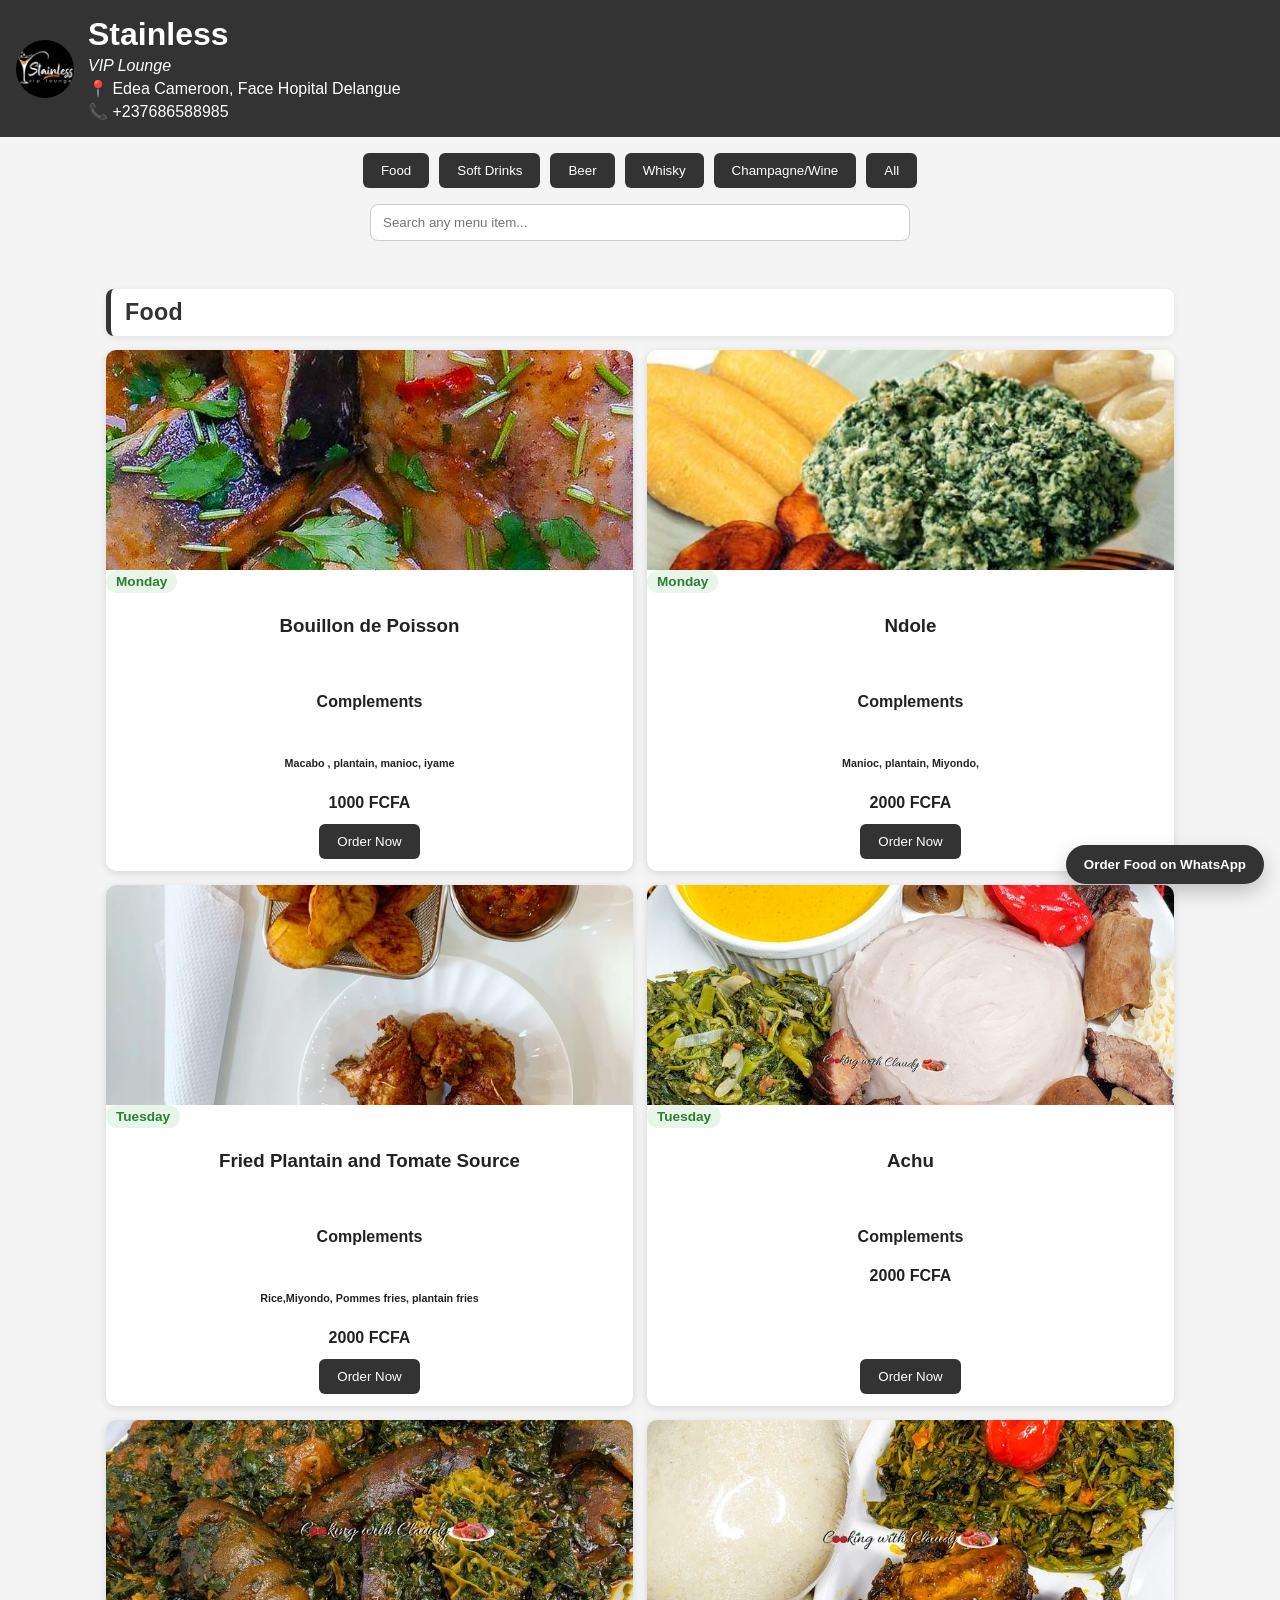
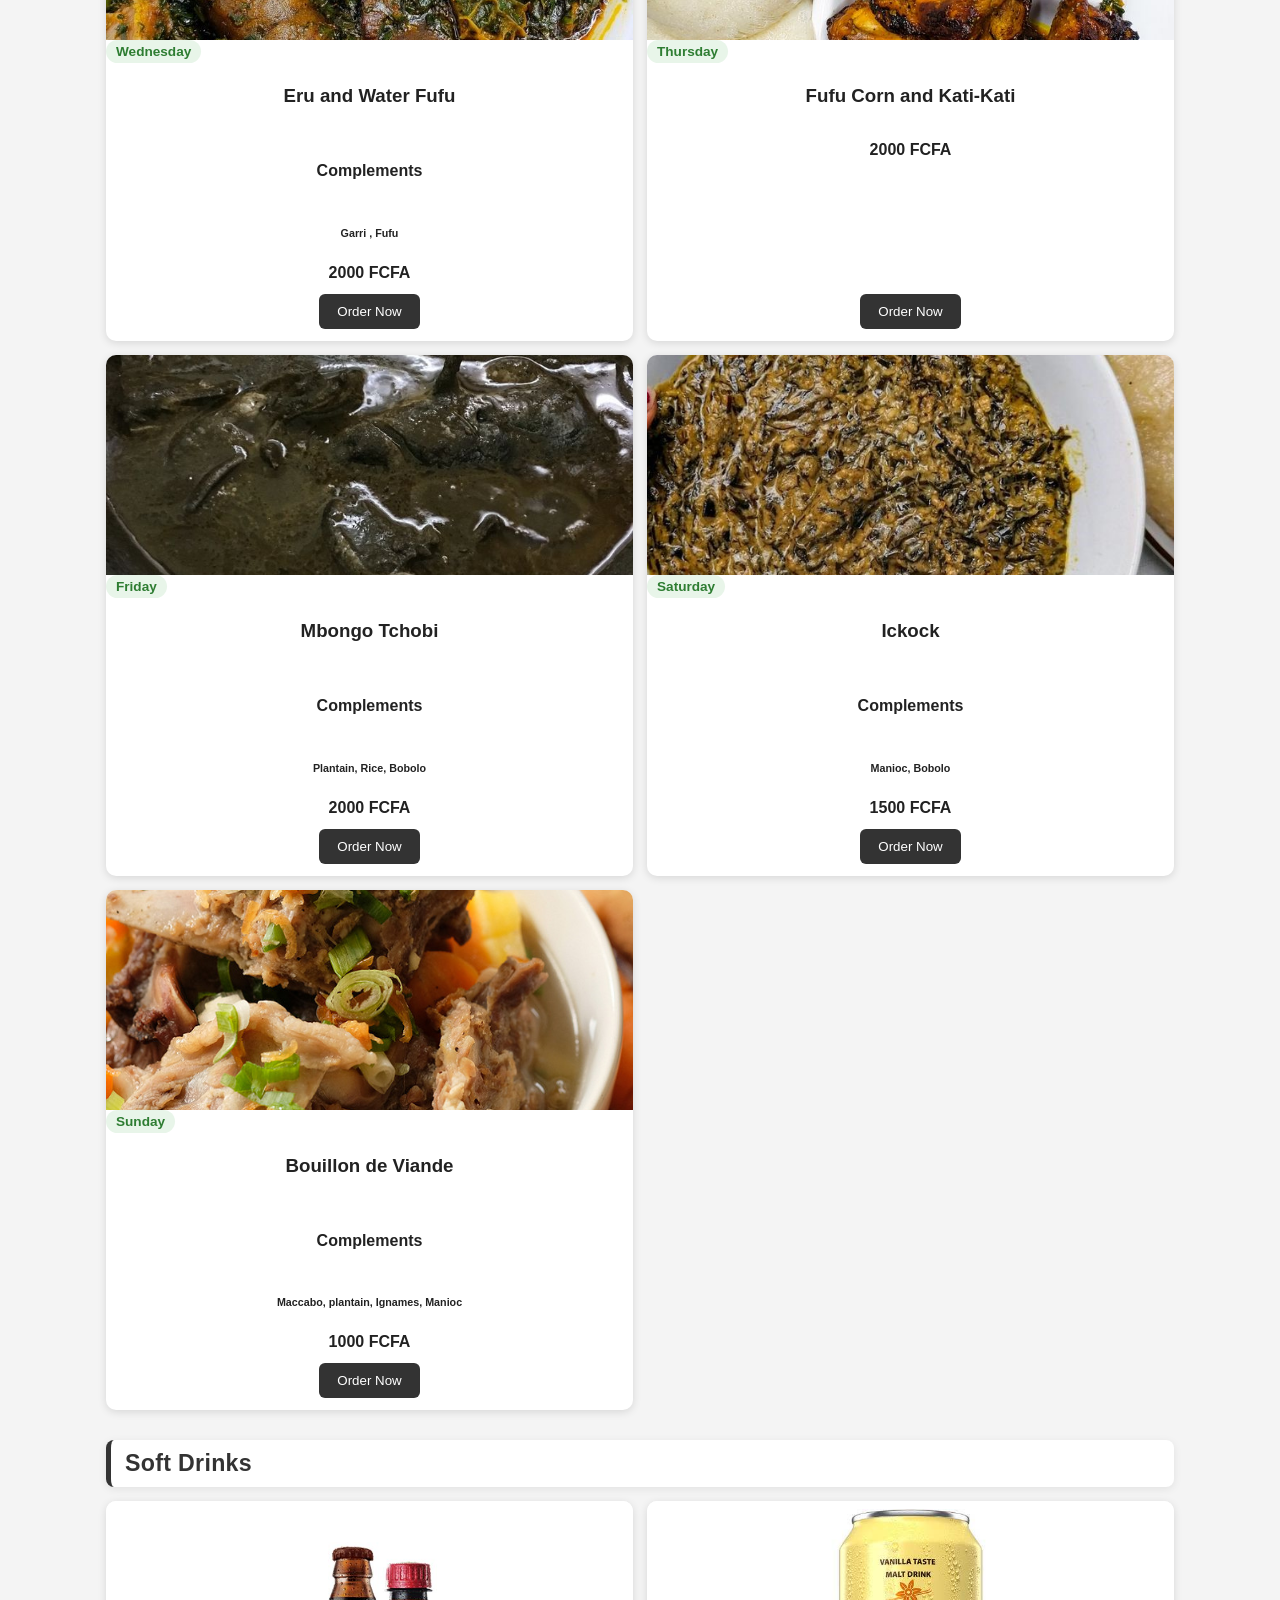
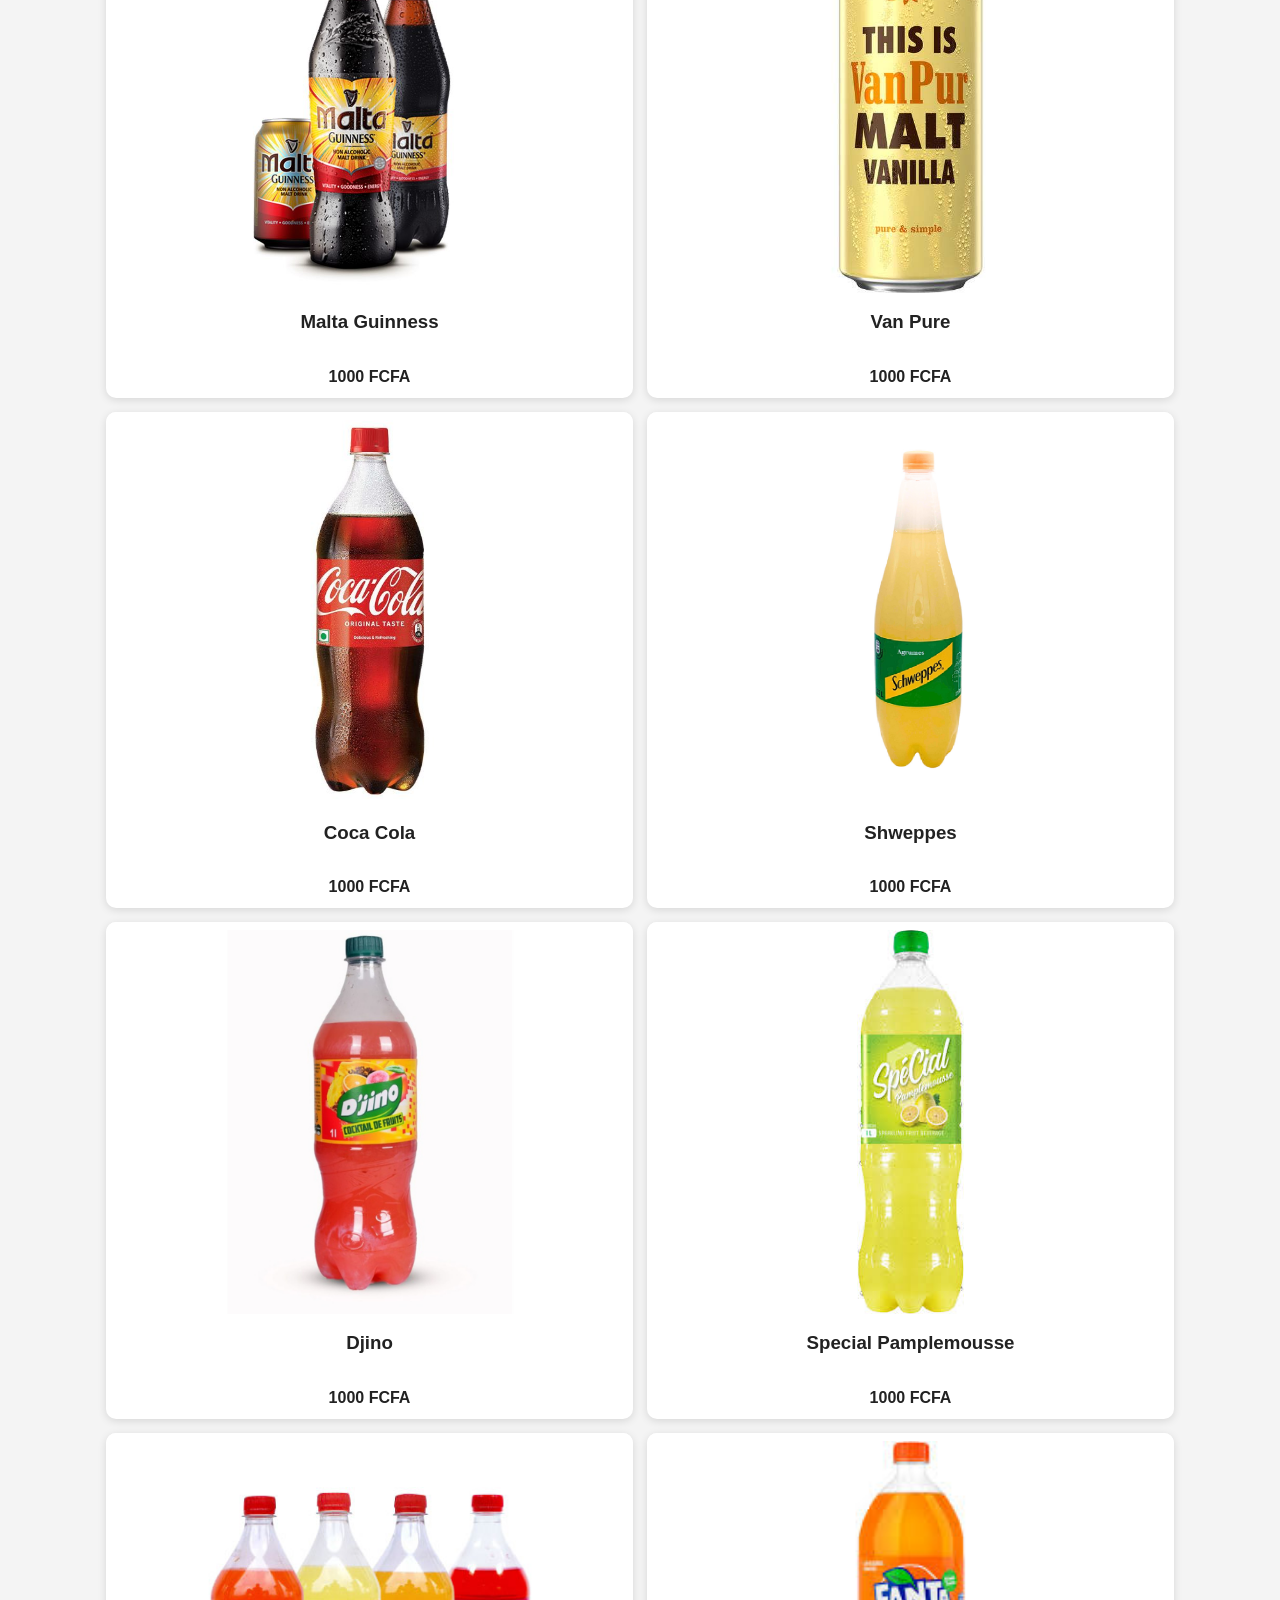
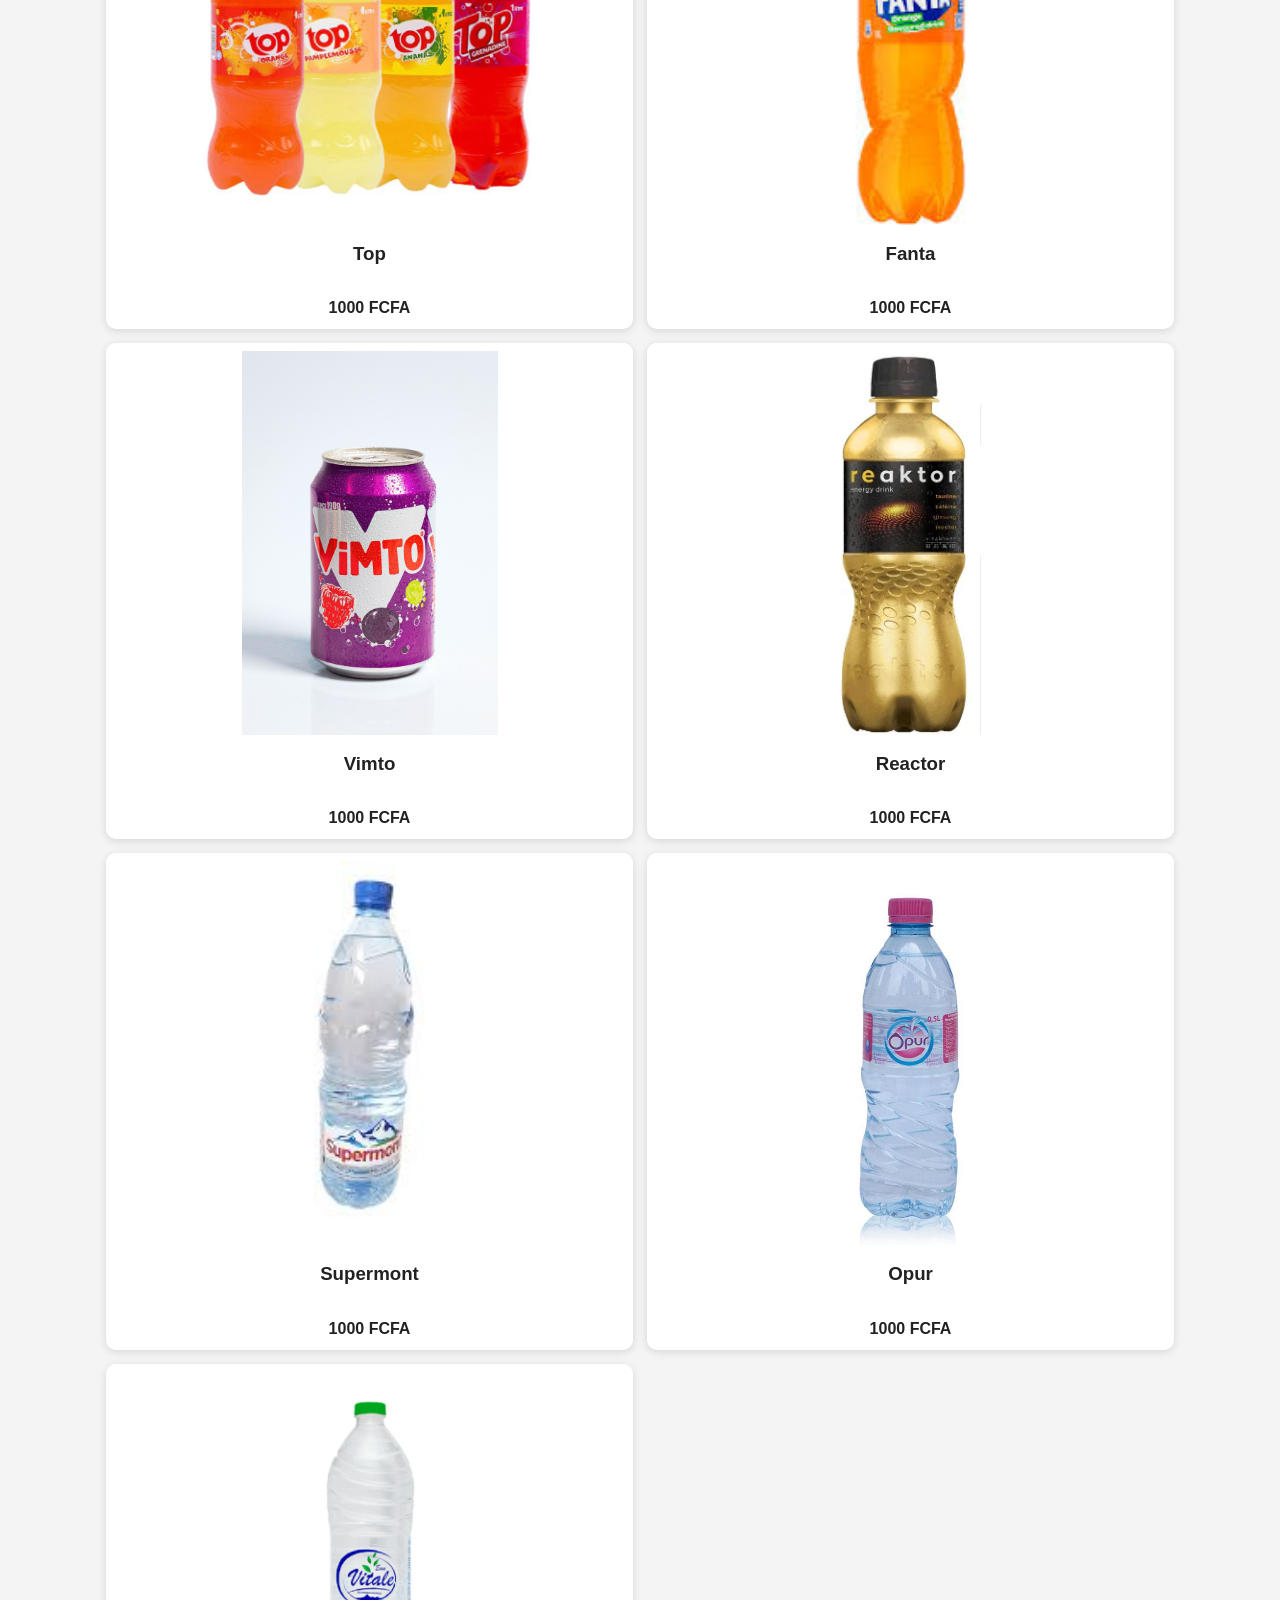
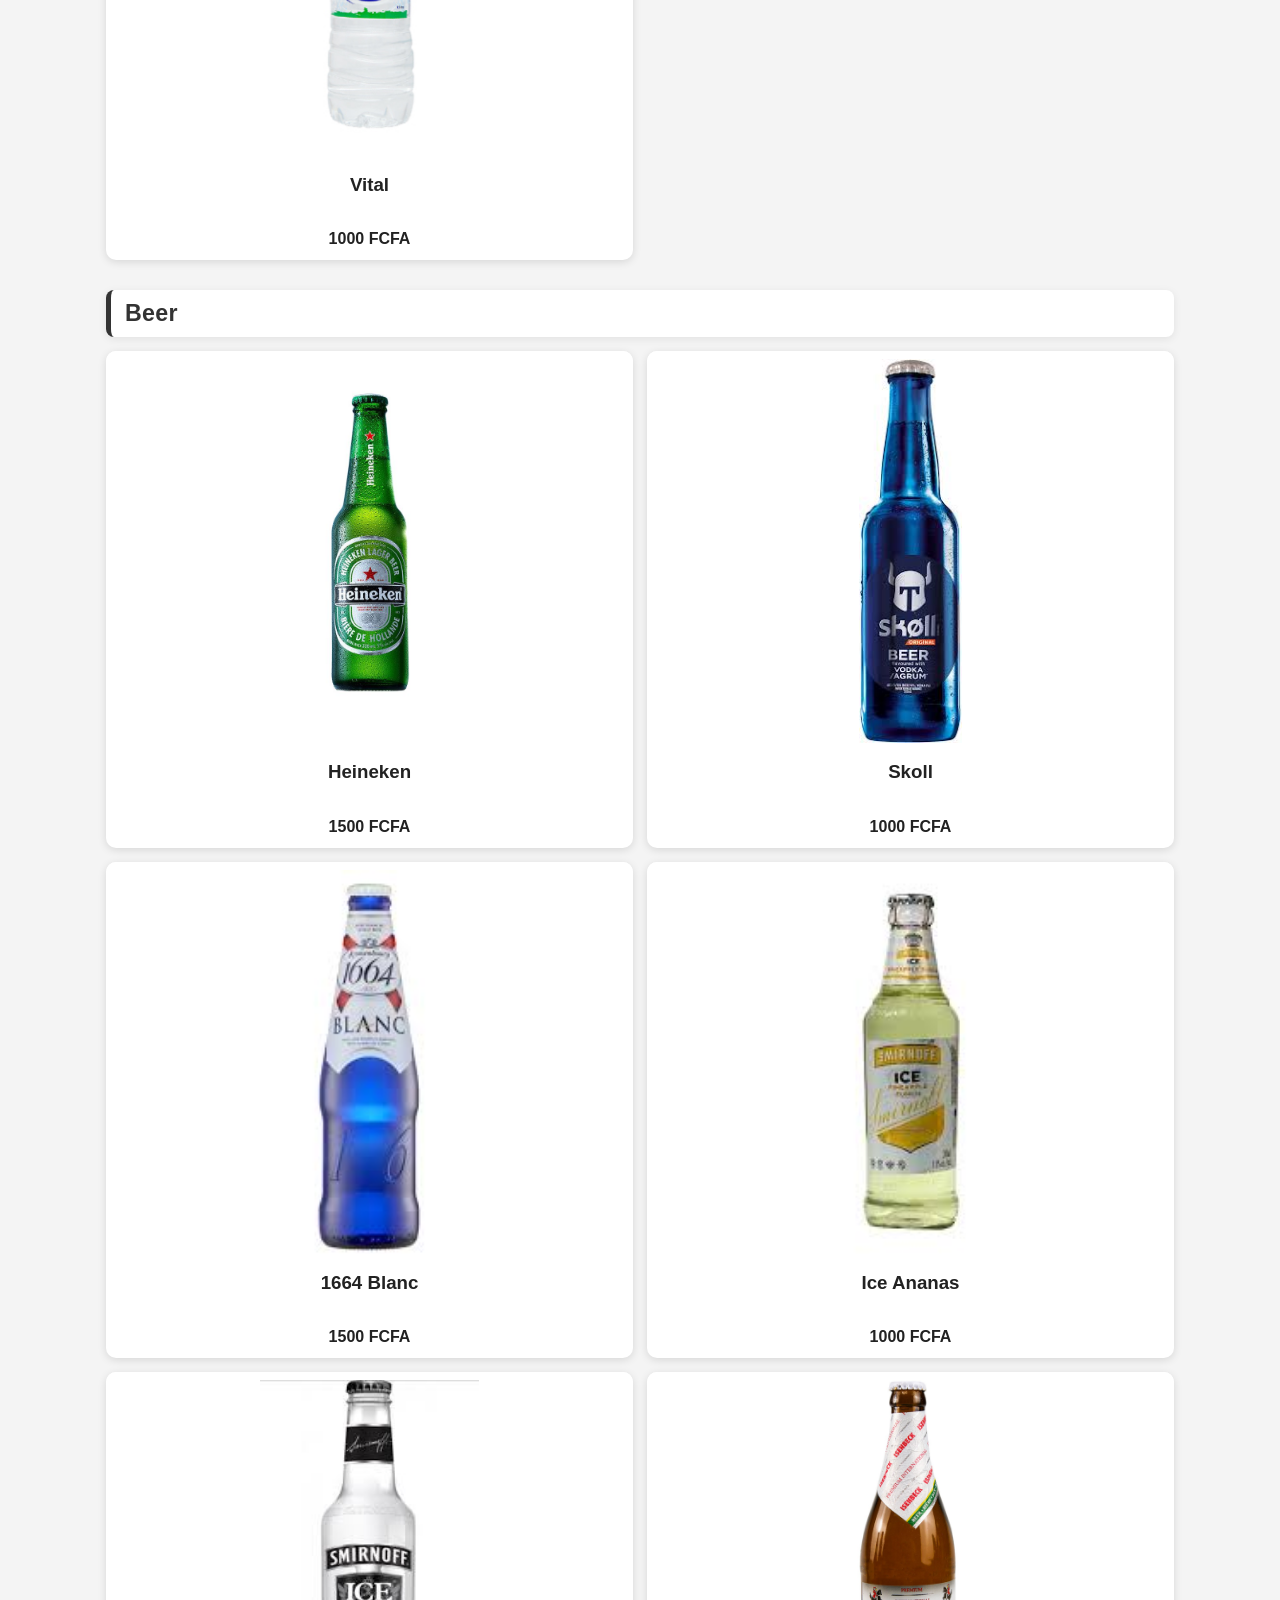
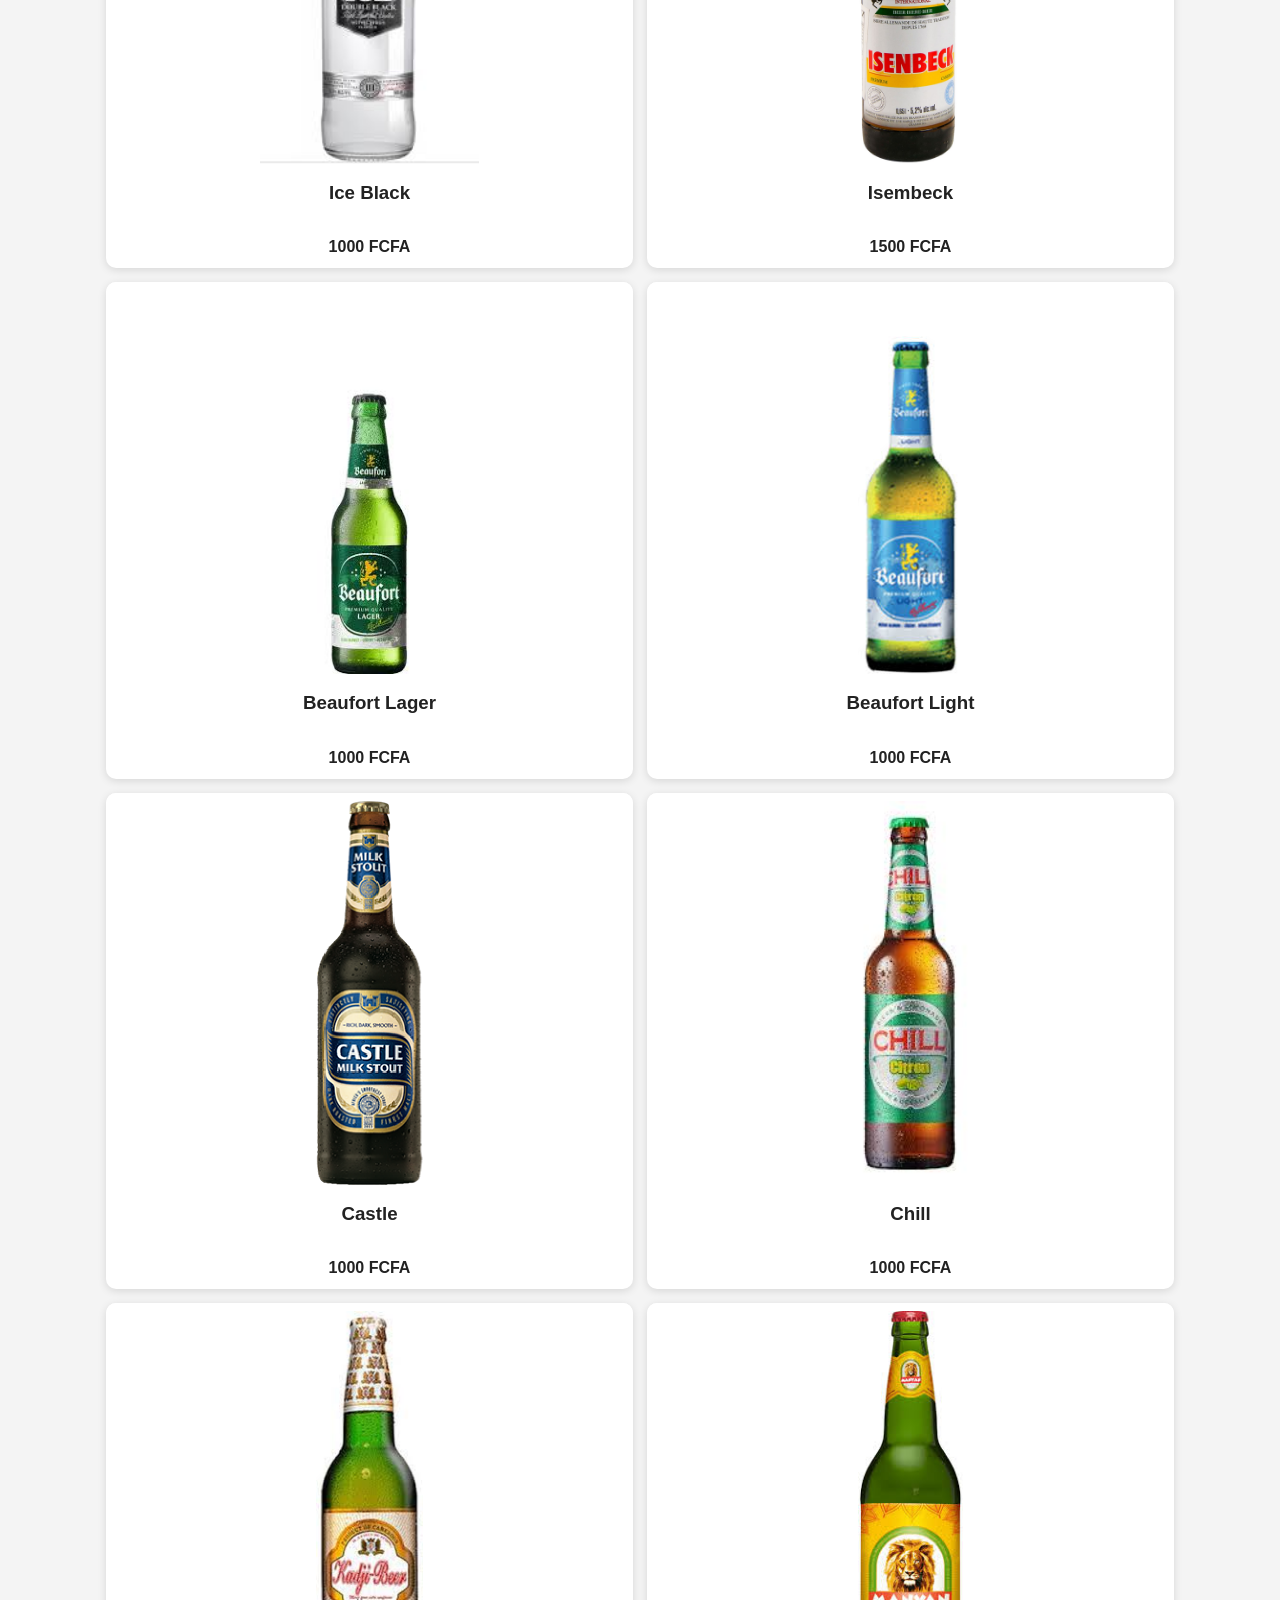
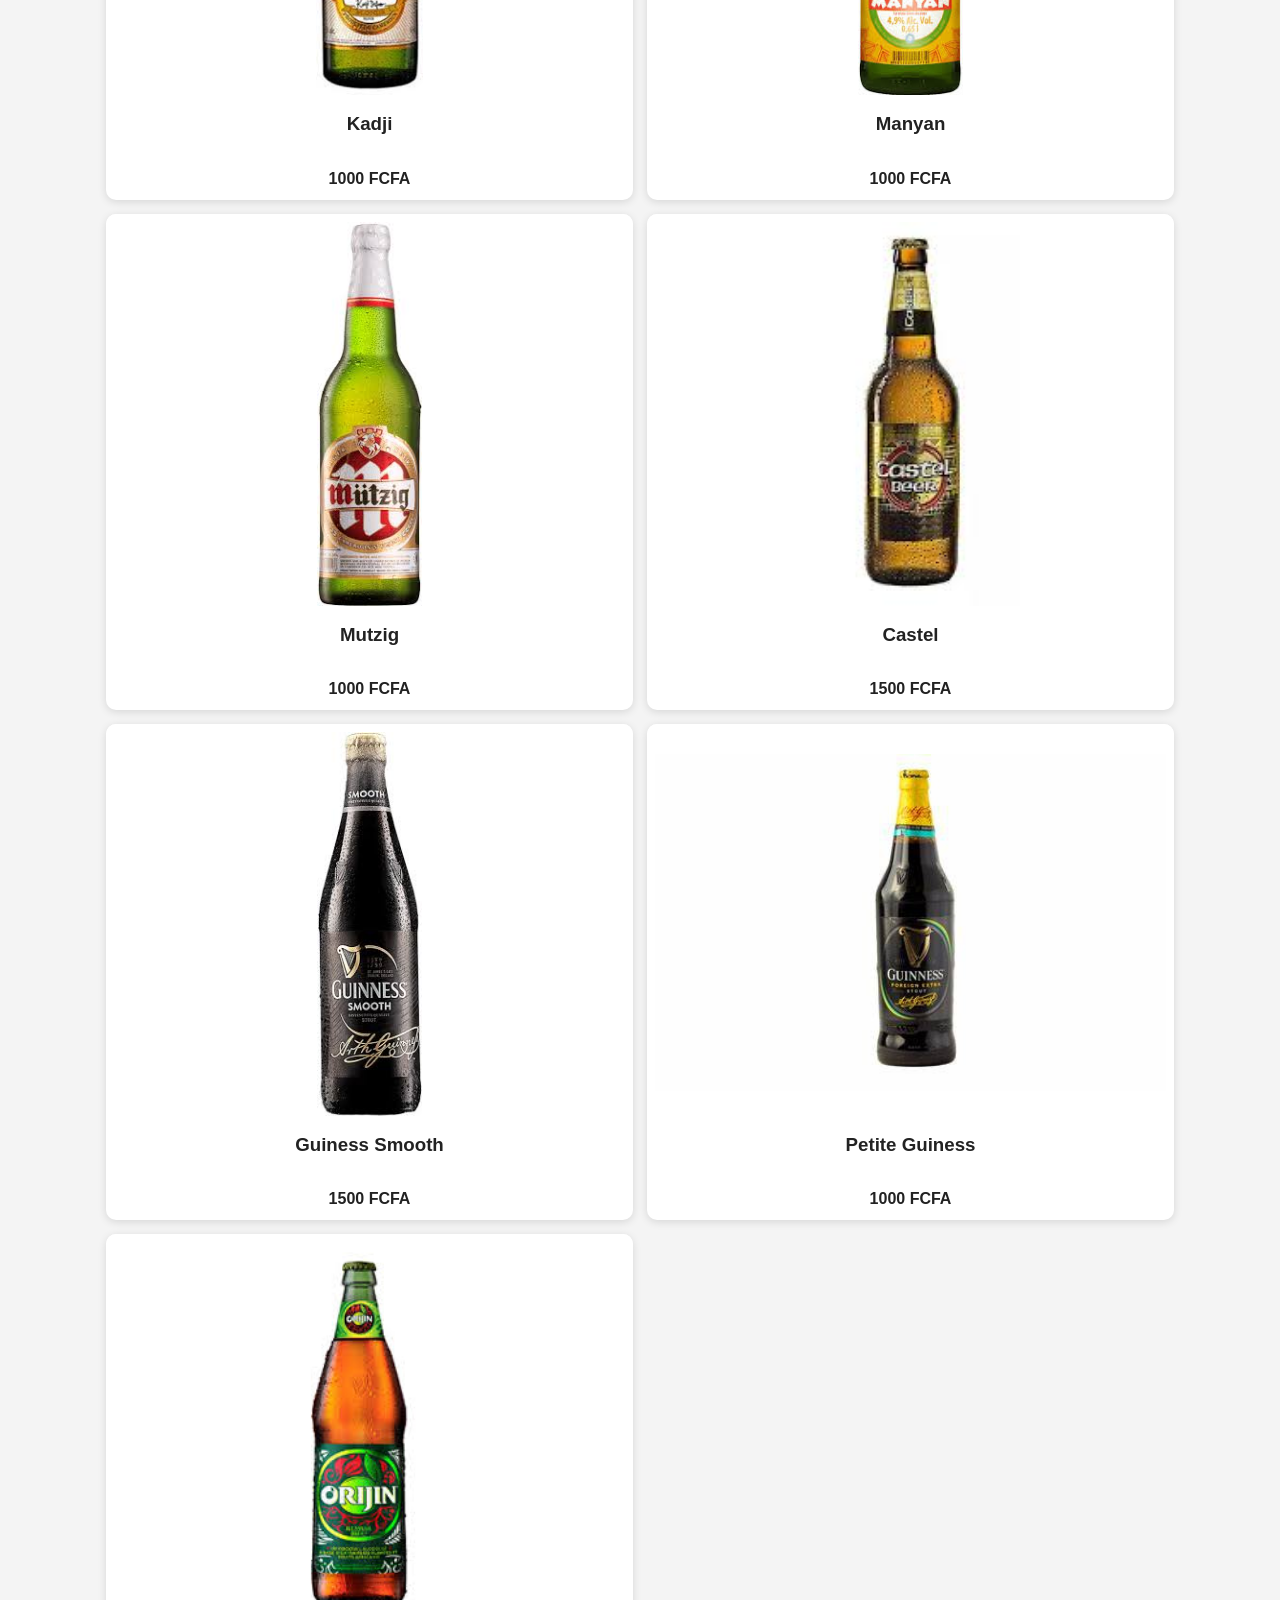
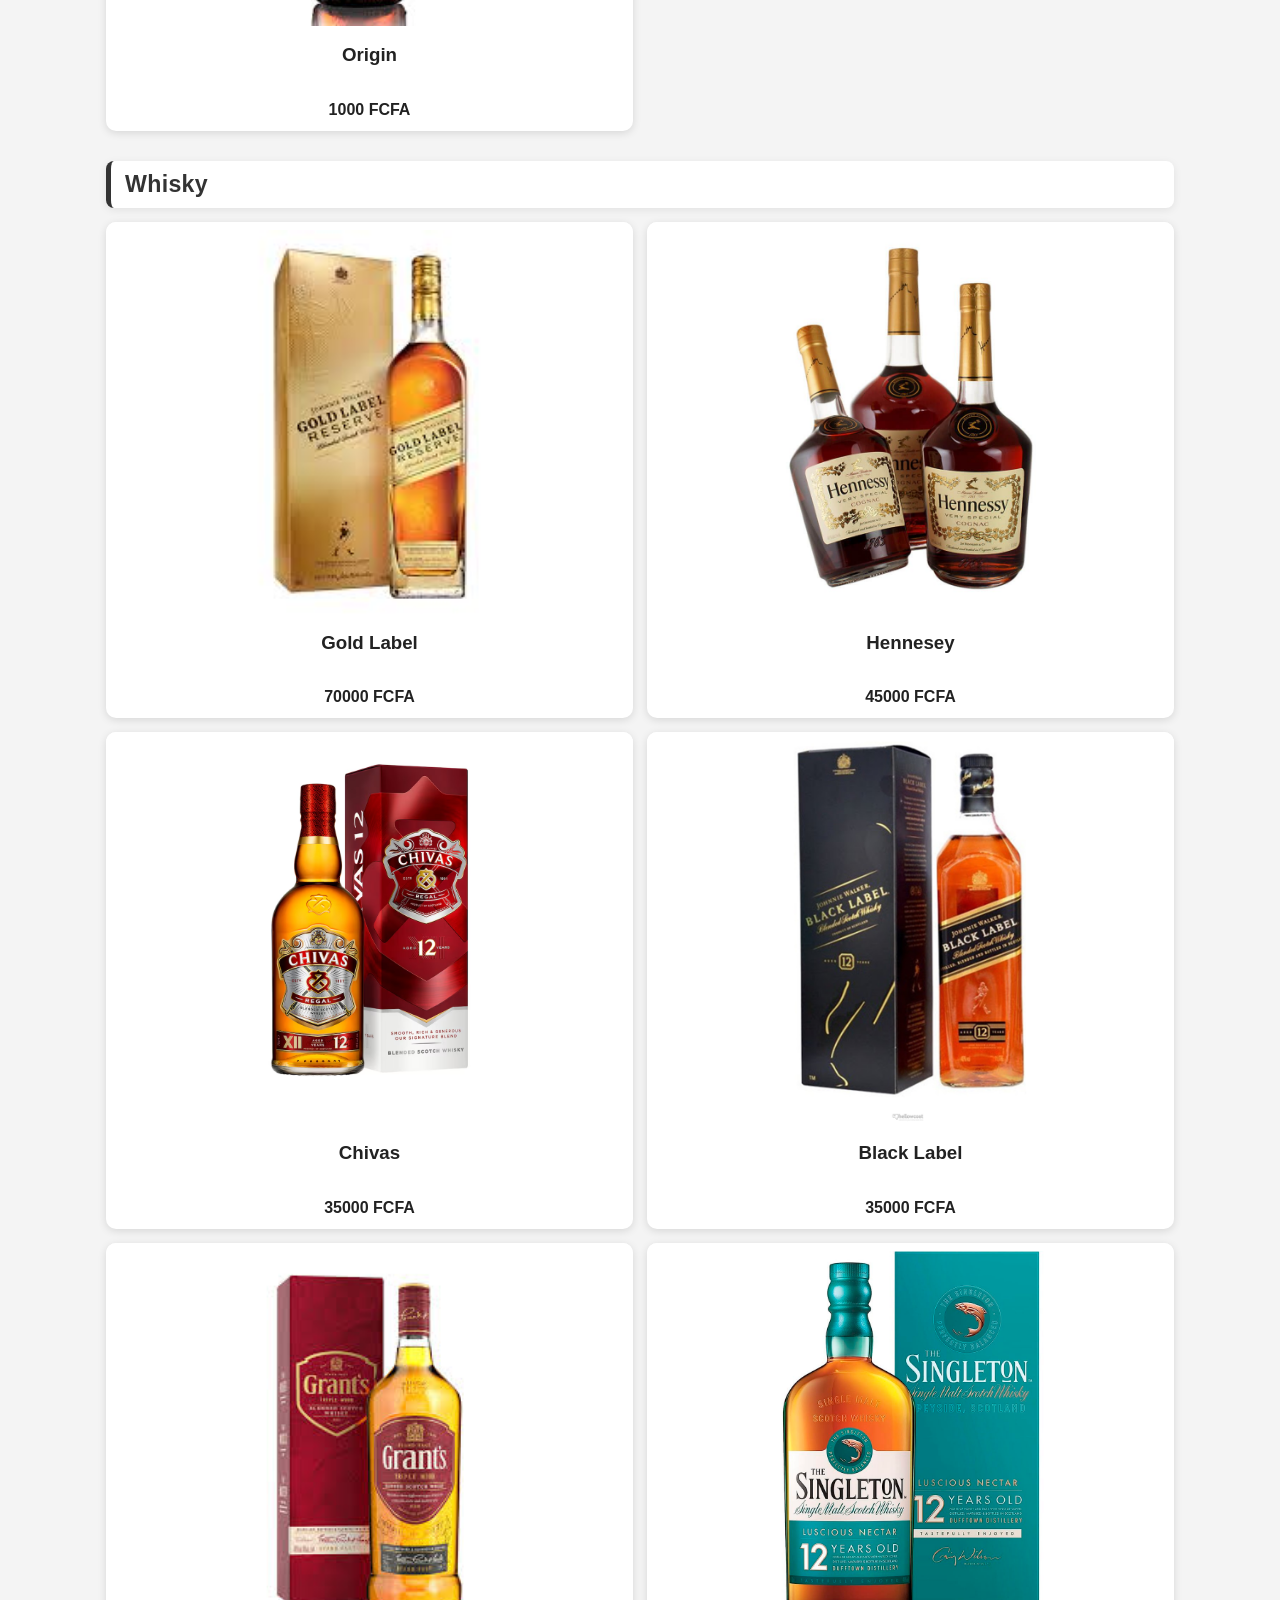
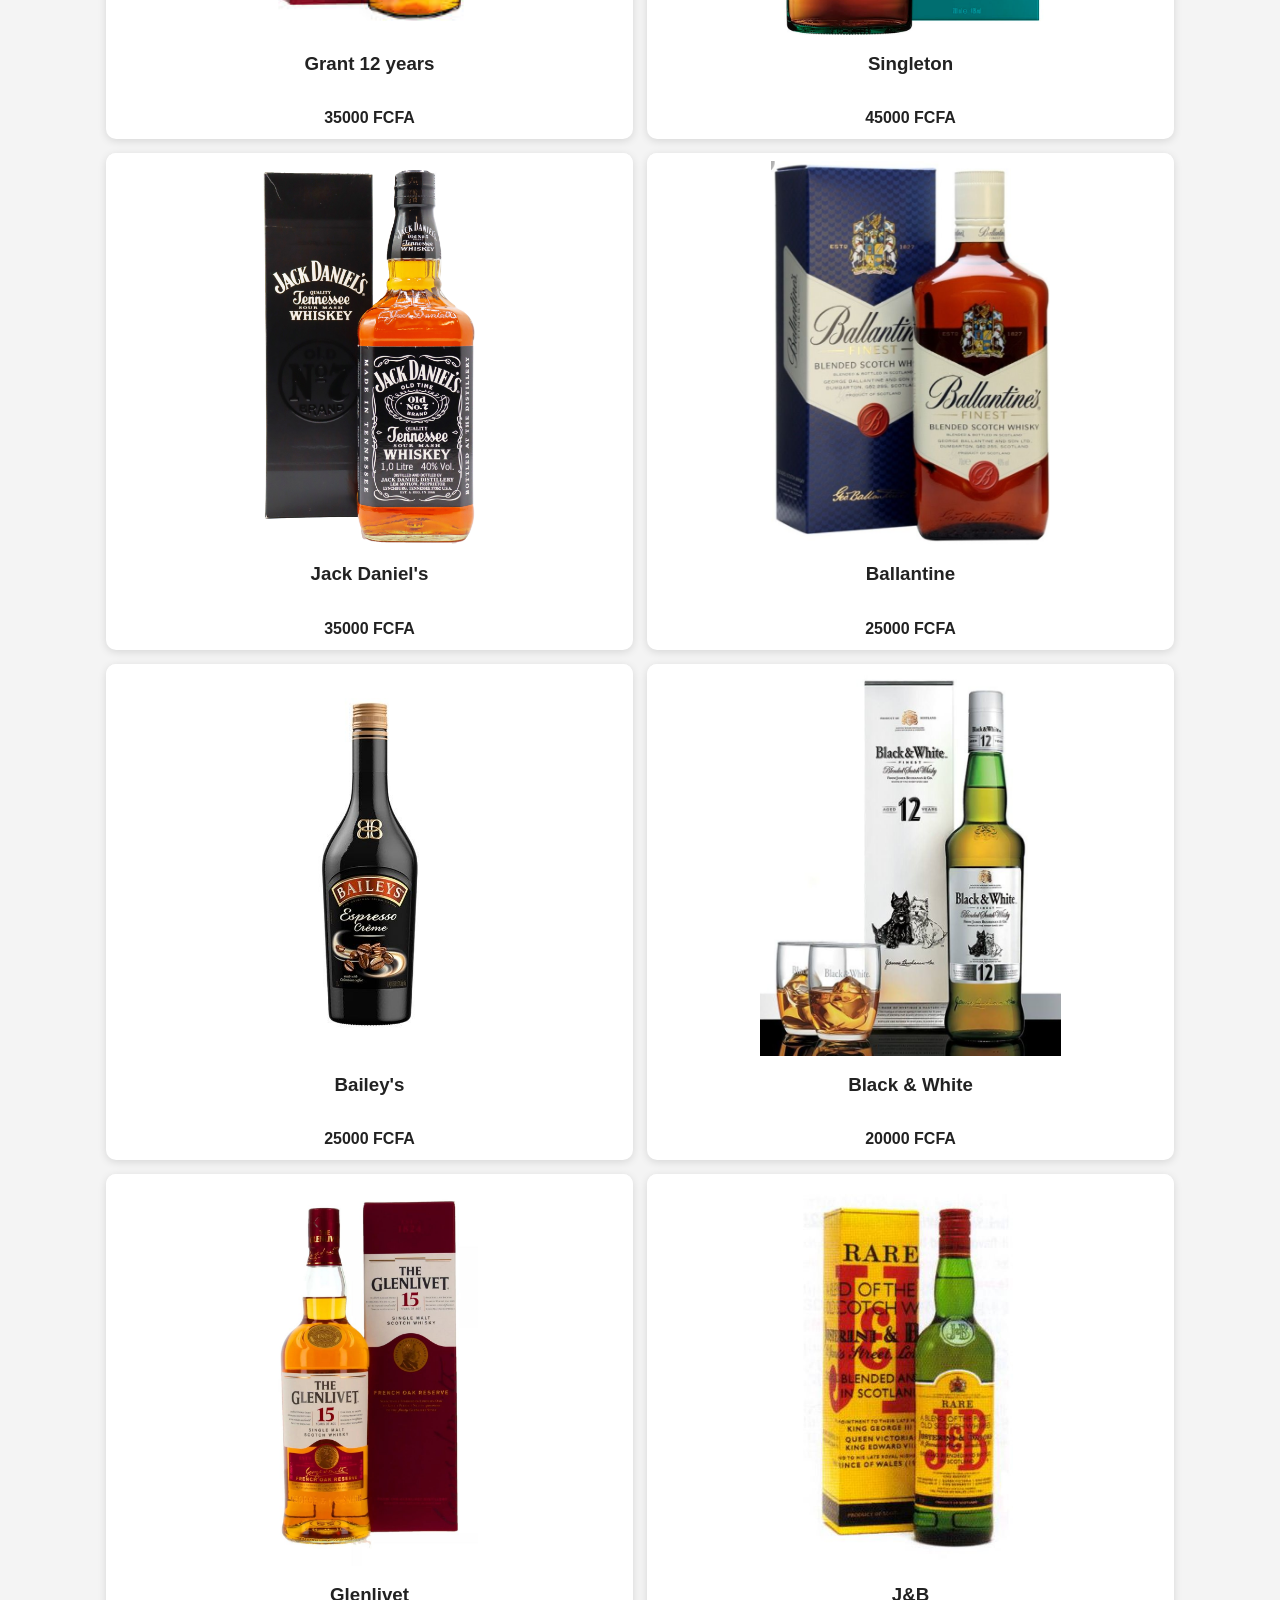
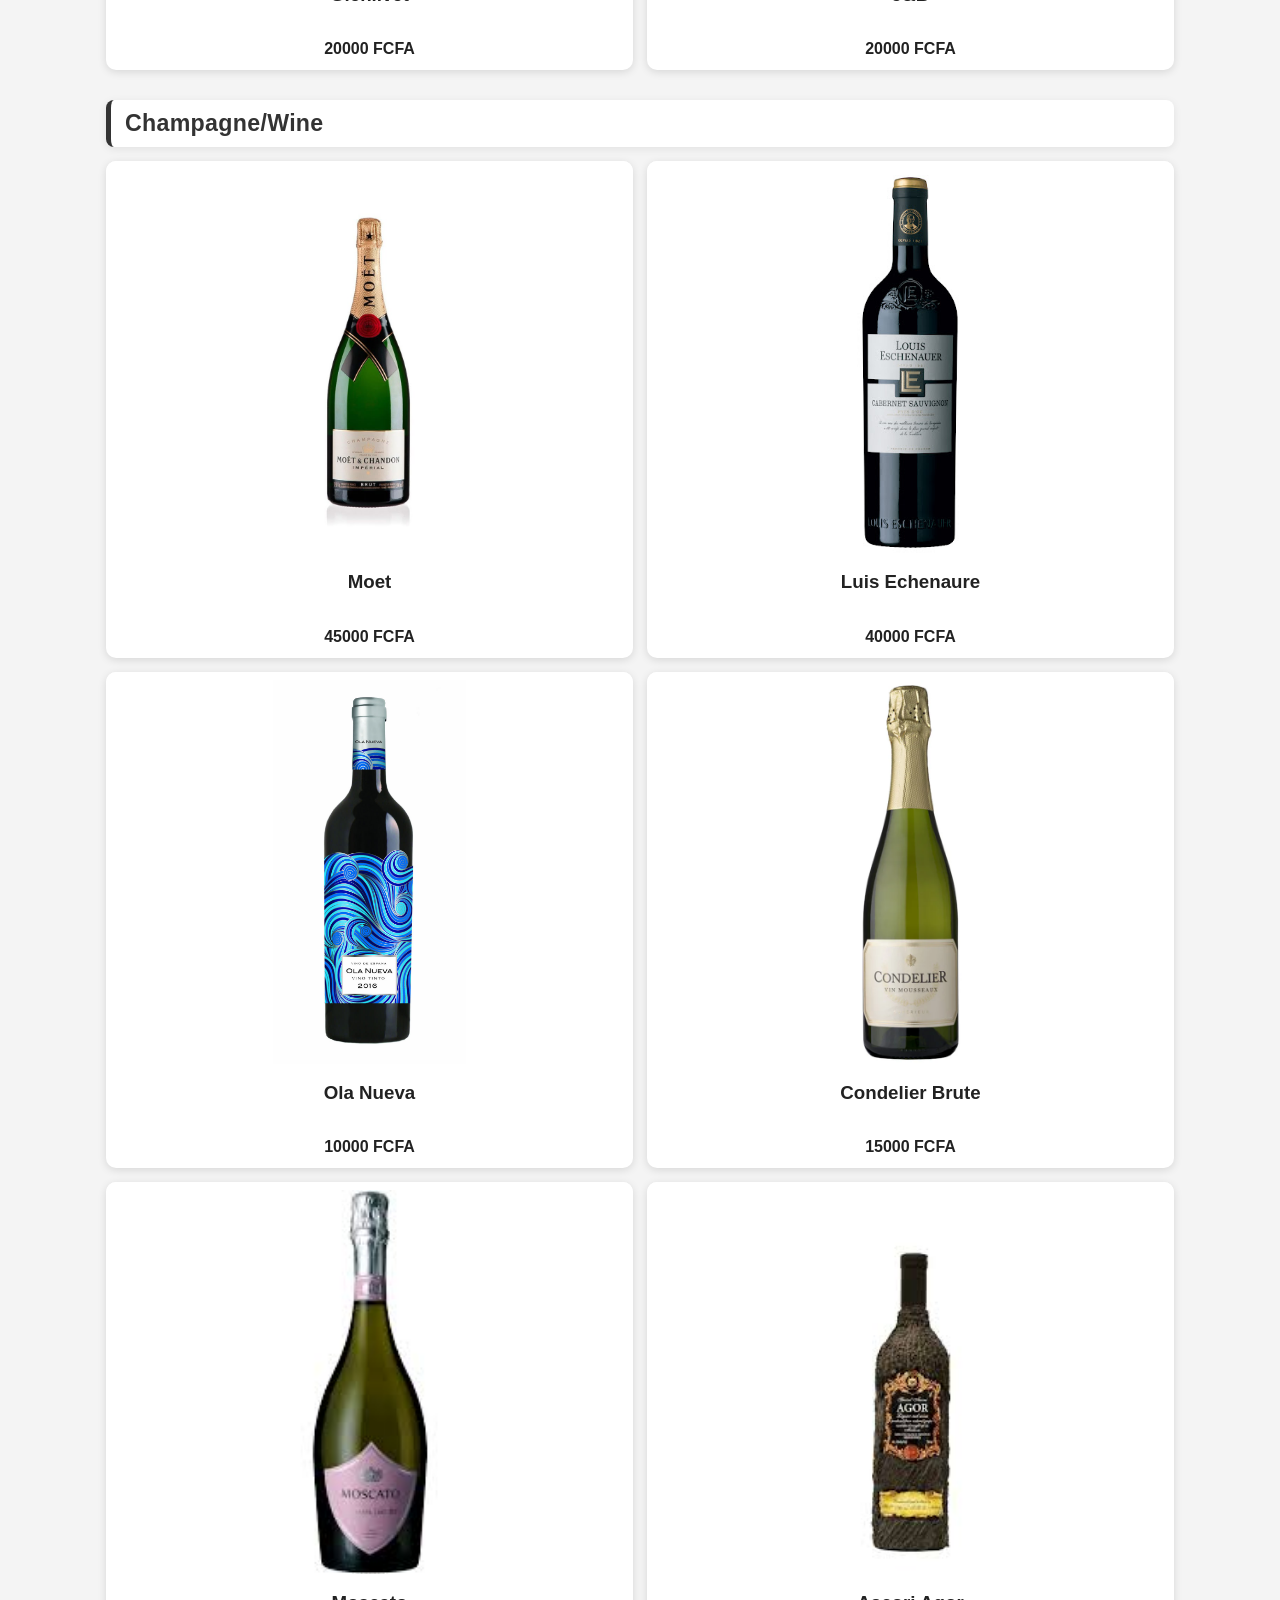
==== menu.html @ d66ad678 "update website" ====
<!DOCTYPE html>
<html lang="en">
<head>
    <meta charset="UTF-8">
    <meta name="viewport" content="width=device-width, initial-scale=1.0">
    <title>Stainless Restaurant</title>
    <link rel="stylesheet" href="style.css">
</head>
<body data-site-url="https://stainlessviplounge.netlify.app/" data-whatsapp-number="237686588985">
    <header class="header">
        <img src="stainless.png" alt="Stainless logo" class="logo">
        <div class="restaurant-info">
            <!-- Restaurant Main Heading -->
            <h1>Stainless</h1>
            <p><em>VIP Lounge</em></p>
            <p>📍 Edea Cameroon, Face Hopital Delangue</p>
            <p>📞 +237686588985</p>
        </div>
    </header>

    <section id="selected-item" class="selected-item" hidden>
        <button type="button" id="selected-item-back" class="selected-item-back">&larr; Back to menu</button>
        <div id="selected-item-content" class="selected-item-content"></div>
    </section>

    <div class="buttons">
        <button type="button" onclick="filterMenu('food')">Food</button>
        <button type="button" onclick="filterMenu('soft-drinks')">Soft Drinks</button>
        <button type="button" onclick="filterMenu('beer')">Beer</button>
        <button type="button" onclick="filterMenu('whisky')">Whisky</button>
        <button type="button" onclick="filterMenu('champagne')">Champagne/Wine</button>
        <button type="button" onclick="filterMenu('all')">All</button>
    </div>

    <div class="search">
        <input type="text" id="search" placeholder="Search any menu item..." onkeyup="searchMenu()">
    </div>

    <section class="qr-section">
        <img id="qr-image" class="qr-image" alt="Menu QR code">
        <p id="qr-target" class="qr-target"></p>
        <P>Welcome to Stainless</P>
        <p>Scan this QR code to open this website menu.</p>
    </section>

    <main class="menu" id="menu">
        <!-- Food Section Heading -->
        <h2 class="category-title">Food</h2>
        <div class="menu-grid" id="food-grid">
            <div class="card food" data-name="monday bouillon de poisson" data-category="food" data-image="Bouillon.png" data-price="1000 FCFA">
                <img src="Bouillon.png" alt="Bouillon de Poisson">
                <p class="day-tag">Monday</p>
                <h3>Bouillon de Poisson</h3>
                <h4>Complements</h4>
                <h6>Macabo , plantain, manioc, iyame</h6>
                <p class="price">1000 FCFA</p>
                <button type="button" class="order-now">Order Now</button>
            </div>
            <div class="card food" data-name="monday ndole" data-category="food" data-image="Ndolai.png" data-price="2000 FCFA">
                <img src="Ndolai.png" alt="Ndole">
                <p class="day-tag">Monday</p>
                <h3>Ndole</h3>
                    <h4>Complements</h4>
                    <h6>Manioc, plantain, Miyondo,</h6>
                <p class="price">2000 FCFA</p>
                <button type="button" class="order-now">Order Now</button>
            </div>
            <div class="card food" data-name="tuesday fried plantain and tomate source" data-category="food" data-image="Chicken and fried plantain.png" data-price="2000 FCFA">
                <img src="Chicken and fried plantain.png" alt="Fried Plantain and Tomate Source">
                <p class="day-tag">Tuesday</p>
                <h3>Fried Plantain and Tomate Source</h3>
                    <h4>Complements</h4>
                        <h6>Rice,Miyondo, Pommes fries, plantain fries</h6>
                <p class="price">2000 FCFA</p>
                <button type="button" class="order-now">Order Now</button>
            </div>
            <div class="card food" data-name="monday achu" data-category="food" data-image="Achu.png" data-price="">
                <img src="Achu.png" alt="Achu">
                <p class="day-tag">Tuesday</p>
                <h3>Achu</h3>
                    <h4>Complements</h4>
                <p class="price">2000 FCFA</p>
                <button type="button" class="order-now">Order Now</button>
            </div>
            <div class="card food" data-name="wednesday eru and water fufu" data-category="food" data-image="Eru.png" data-price="2000 FCFA">
                <img src="Eru.png" alt="Eru and Water Fufu">
                <p class="day-tag">Wednesday</p>
                <h3>Eru and Water Fufu</h3>
                <h4>Complements</h4>
                <h6>Garri , Fufu </h6>
                <p class="price">2000 FCFA</p>
                <button type="button" class="order-now">Order Now</button>
            </div>
            <div class="card food" data-name="thursday fufu corn and kati-kati" data-category="food" data-image="Kati-Kati.png" data-price="2000 FCFA">
                <img src="Kati-Kati.png" alt="Fufu Corn and Kati-Kati">
                <p class="day-tag">Thursday</p>
                <h3>Fufu Corn and Kati-Kati</h3>
                <p class="price">2000 FCFA</p>
                <button type="button" class="order-now">Order Now</button>
            </div>
            <div class="card food" data-name="friday mbongo tchobi" data-category="food" data-image="Mbongo.png" data-price="2000 FCFA">
                <img src="Mbongo.png" alt="Mbongo Tchobi">
                <p class="day-tag">Friday</p>
                <h3>Mbongo Tchobi</h3>
                <h4>Complements</h4>
                <h6>Plantain, Rice, Bobolo</h6>
                <p class="price">2000 FCFA</p>
                <button type="button" class="order-now">Order Now</button>
            </div>
            <div class="card food" data-name="saturday ickock" data-category="food" data-image="Ickock.png" data-price="2000 FCFA">
                <img src="Ickock.png" alt="Ickock">
                <p class="day-tag">Saturday</p>
                <h3>Ickock</h3>
                <h4>Complements</h4>
                <h6>Manioc, Bobolo</h6>
                <p class="price">1500 FCFA</p>
                <button type="button" class="order-now">Order Now</button>
            </div>
            <div class="card food" data-name="sunday bouillon de viande" data-category="food" data-image="Bviande.png" data-price="2000 FCFA">
                <img src="Bviande.png" alt="Bouillon de Viande">
                <p class="day-tag">Sunday</p>
                <h3>Bouillon de Viande</h3>
                <h4>Complements</h4>
                <h6>Maccabo, plantain, Ignames, Manioc</h6>
                <p class="price">1000 FCFA</p>
                <button type="button" class="order-now">Order Now</button>
            </div>
        </div>

        <!-- Soft Drinks Section Heading -->
        <h2 class="category-title">Soft Drinks</h2>
        <div class="menu-grid" id="soft-drinks-grid">
            <div class="card soft-drinks" data-name="malta guinness" data-category="soft-drinks" data-image="Malta.png" data-price="1000 FCFA">
                <img src="Malta.png" alt="Malta Guinness">
                <h3>Malta Guinness</h3>
                <p>1000 FCFA</p>
            </div>
             <div class="card soft-drinks" data-name="van" data-category="soft-drinks" data-image="Van.png" data-price="1000">
                <img src="Van.png" alt="Van Pure">
                <h3>Van Pure</h3>
                <p>1000 FCFA</p>
            </div>
            <div class="card soft-drinks" data-name="coca cola" data-category="soft-drinks" data-image="Coca.png" data-price="1000 FCFA">
                <img src="Coca.png" alt="Coca Cola">
                <h3>Coca Cola</h3>
                <p>1000 FCFA</p>
            </div>
        <div class="card soft-drinks" data-name="shweppes" data-category="soft-drinks" data-image="Shweppes.png" data-price="1000">
                <img src="Shweppes.png" alt="Shweppes">
                <h3>Shweppes</h3>
                <p>1000 FCFA</p>
            </div>
            <div class="card soft-drinks" data-name="djin" data-category="soft-drinks" data-image="Djin.png" data-price="1000">
                <img src="Djin.png" alt="Djino">
                <h3>Djino</h3>
                <p>1000 FCFA</p>
            </div>
            <div class="card soft-drinks" data-name="specialp" data-category="soft-drinks" data-image="Specialp.png" data-price="1000">
                <img src="Specialp.png" alt="Specialp">
                <h3>Special Pamplemousse</h3>
                <p>1000 FCFA</p>
            </div>
            <div class="card soft-drinks" data-name="top" data-category="soft-drinks" data-image="Top.png" data-price="1000">
                <img src="Top.png" alt="Top">
                <h3>Top</h3>
                <p>1000 FCFA</p>
            </div>
            <div class="card soft-drinks" data-name="fanta" data-category="soft-drinks" data-image="Fanta.png" data-price="1000">
                <img src="Fanta.png" alt="Fanta">
                <h3>Fanta</h3>
                <p>1000 FCFA</p>
            </div>
            <div class="card soft-drinks" data-name="vimto" data-category="soft-drinks" data-image="Vimto.png" data-price="1000">
                <img src="Vimto.png" alt="Vimto">
                <h3>Vimto</h3>
                <p>1000 FCFA</p>
            </div>
            <div class="card soft-drinks" data-name="reactor" data-category="soft-drinks" data-image="Reactor1.png" data-price="1000">
                <img src="Reactor1.png" alt="Reactor">
                <h3>Reactor</h3>
                <p>1000 FCFA</p>
            </div>
            <div class="card soft-drinks" data-name="supermont" data-category="soft-drinks" data-image="Supermont.png" data-price="1000">
                <img src="Supermont.png" alt="Supermont">
                <h3>Supermont</h3>
                <p>1000 FCFA</p>
            </div>
             <div class="card soft-drinks" data-name="opur" data-category="soft-drinks" data-image="Opur.png" data-price="1000">
                <img src="Opur.png" alt="Opur">
                <h3>Opur</h3>
                <p>1000 FCFA</p>
            </div>
            <div class="card soft-drinks" data-name="vital" data-category="soft-drinks" data-image="Vital.png" data-price="">
                <img src="Vital.png" alt="Vital">
                <h3>Vital</h3>
                <p>1000 FCFA</p>
            </div>
        </div>
        <!-- Beer Section Heading -->
        <h2 class="category-title">Beer</h2>
        <div class="menu-grid" id="beer-grid">
            <div class="card beer" data-name="heineken" data-category="beer" data-image="Heineken.png" data-price="1500 FCFA">
                <img src="Heineken.png" alt="Heineken">
                <h3>Heineken</h3>
                <p>1500 FCFA</p>
            </div>
             <div class="card beer" data-name="skrpll" data-category="beer" data-image="skrpll.png" data-price="1000">
                <img src="skrpll.png" alt="Skrpll">
                <h3>Skoll</h3>
                <p>1000 FCFA</p>
            </div>
             <div class="card beer" data-name="skr" data-category="beer" data-image="1664.png" data-price="1500">
                <img src="1664.png" alt="1664 Blanc">
                <h3>1664 Blanc</h3>
                <p>1500 FCFA</p>
            </div>
             <div class="card beer" data-name="ice-ananas" data-category="beer" data-image="Ice.png" data-price="1000">
                <img src="Ice.png" alt="Ice Ananas">
                <h3>Ice Ananas</h3>
                <p>1000 FCFA</p>
            </div>
            <div class="card beer" data-name="ice-black" data-category="beer" data-image="Iceb.png" data-price="1000">
                <img src="Iceb.png" alt="Ice Black">
                <h3>Ice Black</h3>
                <p>1000 FCFA</p>
            </div>
            <div class="card beer" data-name="isembeck" data-category="beer" data-image="Isembeck.png" data-price="1000">
                <img src="Isembeck.png" alt="Isembeck">
                <h3>Isembeck</h3>
                <p>1500 FCFA</p>
            </div>
             <div class="card beer" data-name="beaufort-lager" data-category="beer" data-image="Blager.png" data-price="1000">
                <img src="Blager.png" alt="Beaufort Lager">
                <h3>Beaufort Lager</h3>
                <p>1000 FCFA</p>
            </div>
            <div class="card beer" data-name="beaufort-light" data-category="beer" data-image="Blight.png" data-price="1000">
                <img src="Blight.png" alt="Beaufort Light">
                <h3>Beaufort Light</h3>
                <p>1000 FCFA</p>
            </div>
            <div class="card beer" data-name="castle" data-category="beer" data-image="Castle.png" data-price="1000">
                <img src="Castle.png" alt="Castle">
                <h3>Castle</h3>
                <p>1000 FCFA</p>
            </div>
            <div class="card beer" data-name="chill" data-category="beer" data-image="Chill.png" data-price="1000">
                <img src="Chill.png" alt="Chill">
                <h3>Chill</h3>
                <p>1000 FCFA</p>
            </div>
            <div class="card beer" data-name="kadji" data-category="beer" data-image="Kadji.png" data-price="1000">
                <img src="Kadji.png" alt="Kadji">
                <h3>Kadji</h3>
                <p>1000 FCFA</p>
            </div>
            <div class="card beer" data-name="manyan" data-category="beer" data-image="Manyan.png" data-price="1000">
                <img src="Manyan.png" alt="Manyan">
                <h3>Manyan</h3>
                <p>1000 FCFA</p>
            </div>
            <div class="card beer" data-name="mutzig" data-category="beer" data-image="Mutzig.png" data-price="1000">
                <img src="Mutzig.png" alt="Mutzig">
                <h3>Mutzig</h3>
                <p>1000 FCFA</p>
            </div>
            <div class="card beer" data-name="castel" data-category="beer" data-image="Castel.png" data-price="1500 FCFA">
                <img src="Castel.png" alt="Castel">
                <h3>Castel</h3>
                <p>1500 FCFA</p>
            </div>
            <div class="card beer" data-name="smooth" data-category="beer" data-image="Smooth.png" data-price="1500">
                <img src="Smooth.png" alt="Smooth">
                <h3>Guiness Smooth</h3>
                <p>1500 FCFA</p>
            </div>
            <div class="card beer" data-name="pguiness" data-category="beer" data-image="Pguiness.png" data-price="1000">
                <img src="Pguiness.png" alt="Pguiness">
                <h3>Petite Guiness</h3>
                <p>1000 FCFA</p>
            </div>
            <div class="card beer" data-name="origin" data-category="beer" data-image="Origin.png" data-price="1000">
                <img src="Origin.png" alt="Origin">
                <h3>Origin</h3>
                <p>1000 FCFA</p>
            </div>
        </div>

        <!-- Whisky Section Heading -->
        <h2 class="category-title">Whisky</h2>
        <div class="menu-grid" id="whisky-grid">
            <div class="card whisky" data-name="Gold label" data-category="whisky" data-image="Gold.png" data-price="70000 FCFA">
                <img src="Gold.png" alt="Gold Label">
                <h3>Gold Label</h3>
                <p>70000 FCFA</p>
            </div>
            <div class="card whisky" data-name="hennesey" data-category="whisky" data-image="Hennesey.png" data-price="45000 FCFA">
                <img src="Hennesey.png" alt="Hennesey">
                <h3>Hennesey</h3>
                <p>45000 FCFA</p>
            </div>
            <div class="card whisky" data-nmae="Chivas" data-category="whisky" data-image="Chivas.png" data-price="35000 FCFA">
                <img src="Chivas.png" alt="Chivas">
                <h3>Chivas</h3>
                <p>35000 FCFA</p>
            </div>
            <div class="card whisky" data-name="Black label" data-category="whisky" data-image="Blackk.png" data-price="35000 FCFA">
                <img src="Blackk.png" alt="Black Label">
                <h3>Black Label</h3>
                <p>35000 FCFA</p>
        </div>
        <div class="card whisky" data-name="grant" data-category="whisky" data-image="Grants2.png" data-price="35000 FCFA">
                <img src="Grants2.png" alt="Grant">
                <h3>Grant 12 years</h3>
                <p>35000 FCFA</p>
            </div>
            <div class="card whisky" data-name="Singleton" data-category="whisky" data-image="single.png" data-price="45000 FCFA">
                <img src="single.png" alt="Singleton">
                <h3>Singleton</h3>
                <p>45000 FCFA</p>
            </div>
            <div class="card whisky" date-name="Jack Daniel's" data-category="whisky" data-image="Jack.png" data-price="35000 FCFA">
                <img src="Jack.png" alt="Jack Daniel's">
                <h3>Jack Daniel's</h3>
                <p>35000 FCFA</p>
            </div>
            <div class="card whisky" data-name="Ballantine" data-category="whisky" data-image="Whisky Ballantine's _ 16U$D.png" data-price="25000 FCFA">
                <img src="Whisky Ballantine's _ 16U$D.png" alt="Ballantine">
                <h3>Ballantine</h3>
                <p>25000 FCFA</p>
            </div>
            <div class="card whisky" data-name="Bailey's" data-category="whisky" data-image="baileys.png" data-price="35000 FCFA">
                <img src="baileys.png" alt="Bailey's">
                <h3>Bailey's</h3>
                <p>25000 FCFA</p>
            </div>
            <div class="card whisky" date-name="Black & White" data-category="whisky" data-image="black&white.png" data-price="20000 FCFA">
                <img src="black&white.png" alt="Black & White">
                <h3>Black & White</h3>
                <p>20000 FCFA</p>
            </div>
            <div class="card whisky" date-name="Glenlivet" data-category="whisky" data-image="Glenlivet  (1).png" data-price="20000 FCFA">
                <img src="Glenlivet  (1).png" alt="Glenlivet">
                <h3>Glenlivet</h3>
                <p>20000 FCFA</p>
            </div>
            <div class="card whisky" date-name="J&B" data-category="whisky" data-image="J&B.png" data-price="20000 FCFA">
                <img src="J&B.png" alt="J&B">
                <h3>J&B</h3>
                <p>20000 FCFA</p>
            </div>
        </div>
        <!-- Champagne/Wine Section Heading -->
        <h2 class="category-title">Champagne/Wine</h2>
        <div class="menu-grid" id="champagne-grid">
            <div class="card champagne" data-name="moet" data-category="champagne" data-image="Moet.png" data-price="45000 FCFA">
                <img src="Moet.png" alt="Moet">
                <h3>Moet</h3>
                <p>45000 FCFA</p>
            </div>
            <div class="card champagne" data-name="Luis Echenaure" data-category="champagne" data-image="Louis.png" data-price="40000 FCFA">
                <img src="Louis.png" alt="Luis Echenaure">
                <h3>Luis Echenaure</h3>
                <p>40000 FCFA</p>
            </div>
            <div class="card champagne" data-name="ola nueva" data-category="champagne" data-image="Ola Nueva.png" data-price="10000 FCFA">
                <img src="Ola Nueva.png" alt="Ola Nueva">
                <h3>Ola Nueva</h3>
                <p>10000 FCFA</p>
            </div>
            <div class="card champagne" data-name="Condelier Brut" data-category="champagne" data-image="CondelierBrut.png" data-price="15000 FCFA">
                <img src="CondelierBrut.png" alt="Conderlier Brut">
                <h3>Condelier Brute</h3>
                <p>15000 FCFA</p>
            </div>
            <div class="card champagne" data-name="Moscato" data-category="champagne" data-image="Moscato.png" data-price="15000 FCFA">
                <img src="Moscato.png" alt="Moscato">
                <h3>Moscato</h3>
                <p>15000 FCFA</p>
            </div>
            <div class="card champagne" data-name="Ascori Agor" data-category="champagne" data-image="Ascori.png" data-price="15000 FCFA">
                <img src="Ascori.png" alt="Ascori Agor">
                <h3>Ascori Agor</h3>
                <p>15000 FCFA</p>
        </div>
        <div class="card champagne" data-name="El Castilla" data-category="champagne" data-image="El castilla.png" data-price="10000 FCFA">
            <img src="El castilla.png" alt="El Castilla">
            <h3>El Castilla</h3>
            <p>10000 FCFA</p>
        </div>
        <div class="card champagne" data-name="JP Chenet" data-category="champagne" data-image="JP.png" data-price="10000 FCFA">
            <img src="JP.png" alt="JP Chenet">
            <h3>JP Chenet</h3>
            <p>10000 FCFA</p>
        </div>
        <div class="card champagne" data-name="Misterio" data-category="champagne" data-image="Misterio.png" data-price="10000 FCFA">
            <img src="Misterio.png" alt="Misterio">
            <h3>Misterio</h3>
            <p>10000 FCFA</p>
        </div>
        <div class="card champagne" data-name="Robertson" data-category="champagne" data-image="Roberson.png" data-price="10000 FCFA">
             <img src="Roberson.png" alt="Robertson">
            <h3>Robertson</h3>
            <p>10000 FCFA</p>
        </div>
            <div class="card champagne" data-name="Calvet" data-category="champagne" data-image="Calvet.png" data-price="10000 FCFA">
                <img src="Calvet.png" alt="Calvet">
                <h3>Calvet</h3>
                <p>10000 FCFA</p>
            </div>
            <div class="card champagne" data-name="Montes" data-category="champagne" data-image="Montes.png" data-price="10000 FCFA">
                <img src="Montes.png" alt="Montes">
                <h3>Montes</h3>
                <p>10000 FCFA</p>
            </div>
        <div class="card champagne" data-name="Vieux Moulin" data-category="champagne" data-image="le-vieux-moulin.png" data-price="6000 FCFA">
            <img src="le-vieux-moulin.png" alt="Vieux Moulin">
            <h3>Vieux Moulin</h3>
            <p>6000</p>
        </div>
    </main>

    <button type="button" id="floating-order-button" class="floating-order-button">Order Food on WhatsApp</button>

    <script src="script.js"></script>
</body>
</html>
---- style.css ----
* {
    box-sizing: border-box;
}

body {
    font-family: Arial, sans-serif;
    margin: 0;
    background-color: #f4f4f4;
    color: #222;
}

.header {
    background-color: #333;
    color: #fff;
    padding: 12px 16px;
    display: flex;
    align-items: center;
    gap: 14px;
}

.logo {
    width: 58px;
    height: 58px;
    object-fit: cover;
    border-radius: 50%;
}

.restaurant-info h1,
.restaurant-info p {
    margin: 4px 0;
}

.buttons {
    display: flex;
    justify-content: center;
    gap: 10px;
    padding: 16px;
    flex-wrap: wrap;
}

.buttons button {
    padding: 10px 18px;
    background-color: #333;
    color: #fff;
    border: none;
    border-radius: 6px;
    cursor: pointer;
}

.buttons button:hover {
    background-color: #333;
}

.search {
    text-align: center;
    padding: 0 16px 18px;
}

#search {
    width: min(540px, 92%);
    padding: 10px 12px;
    border: 1px solid #ccc;
    border-radius: 8px;
}

.selected-item {
    position: fixed;
    inset: 0;
    z-index: 1300;
    background-color: rgba(0, 0, 0, 0.45);
    display: flex;
    align-items: center;
    justify-content: center;
    padding: 16px;
}

.selected-item[hidden] {
    display: none !important;
}

.selected-item-back {
    background: none;
    border: none;
    color: #222;
    text-decoration: underline;
    font-size: 0.9rem;
    cursor: pointer;
    padding: 2px 0 8px;
    display: block;
    text-align: left;
}

.selected-item-content {
    display: flex;
    justify-content: center;
    width: min(620px, 96vw);
    max-height: 90vh;
    overflow-y: auto;
    background-color: #fff;
    border-radius: 10px;
    box-shadow: 0 10px 28px rgba(0, 0, 0, 0.24);
    padding: 10px;
}

.selected-item-content .card {
    width: min(560px, 100%);
}

body.modal-open {
    overflow: hidden;
}

.qr-section {
    background-color: #fff;
    width: min(480px, 92%);
    margin: 0 auto 20px;
    padding: 16px;
    border-radius: 10px;
    text-align: center;
    box-shadow: 0 2px 8px rgba(0, 0, 0, 0.12);
    display: none;
}

body.admin-view .qr-section {
    display: block;
}

.qr-image {
    width: 280px;
    height: 280px;
    max-width: 100%;
    object-fit: contain;
    display: block;
    margin: 0 auto 10px;
}

.qr-target {
    margin: 0 0 8px;
    font-size: 0.85rem;
    word-break: break-word;
}

.menu {
    max-width: 1100px;
    margin: 0 auto;
    padding: 0 16px 24px;
}

.category-title {
    margin: 30px 0 14px;
    padding: 10px 14px;
    border-left: 5px solid #333;
    background-color: #fff;
    border-radius: 8px;
    color: #333;
    font-size: clamp(1.1rem, 2.4vw, 1.45rem);
    font-weight: 700;
    letter-spacing: 0.3px;
    text-transform: none;
    box-shadow: 0 2px 8px rgba(0, 0, 0, 0.08);
}

.menu-grid {
    display: grid;
    grid-template-columns: repeat(2, minmax(0, 1fr));
    gap: 14px;
    align-items: stretch;
}

.card {
    background-color: #fff;
    border-radius: 10px;
    box-shadow: 0 2px 8px rgba(0, 0, 0, 0.12);
    text-align: center;
    overflow: hidden;
    display: flex;
    flex-direction: column;
    height: 100%;
    min-height: 390px;
    cursor: pointer;
}

.card img {
    width: 100%;
    height: 220px;
    object-fit: cover;
}

.card.beer img,
.card.soft-drinks img,
.card.whisky img,
.card.champagne img {
    height: 400px;
    object-fit: contain;
    background-color: #fff;
    padding: 8px;
}

.card.food {
    min-height: 390px;
}

.card.food img {
    height: 220px;
    object-fit: cover;
    background-color: transparent;
    padding: 0;
}

.card h3 {
    margin: 10px 10px 4px;
    min-height: 2.8em;
}

.card p {
    margin: 0 0 12px;
    font-weight: 700;
}

.order-now {
    padding: 10px 18px;
    background-color: #333;
    color: #fff;
    border: none;
    border-radius: 6px;
    cursor: pointer;
    margin: auto auto 12px;
}

.floating-order-button {
    position: fixed;
    right: 16px;
    bottom: 16px;
    z-index: 1200;
    border: none;
    border-radius: 999px;
    background-color: #333;
    color: #fff;
    padding: 12px 18px;
    font-weight: 700;
    cursor: pointer;
    box-shadow: 0 8px 20px rgba(0, 0, 0, 0.22);
}

.floating-order-button:hover {
    background-color: #333;
}

.day-tag {
    margin: 10px auto 0;
    width: fit-content;
    padding: 4px 10px;
    border-radius: 999px;
    background-color: #e8f5e9;
    color: #2e7d32;
    font-size: 0.85rem;
    font-weight: 700;
}

.price {
    margin: 0 0 12px;
    font-weight: 700;
}

.name-space {
    width: 88%;
    margin: 12px auto 8px;
    padding: 8px 10px;
    border: 1px dashed #999;
    border-radius: 6px;
    display: block;
}

@media (max-width: 680px) {
    .menu-grid {
        grid-template-columns: repeat(2, minmax(0, 1fr));
        gap: 10px;
    }

    .card {
        min-height: 300px;
    }

    .card img,
    .card.food img {
        height: 140px;
    }

    .card.beer img,
    .card.soft-drinks img,
    .card.whisky img,
    .card.champagne img {
        height: 160px;
        padding: 6px;
    }

    .card h3 {
        font-size: 0.95rem;
        min-height: auto;
    }

    .order-now {
        font-size: 0.85rem;
        padding: 8px 12px;
    }

    .floating-order-button {
        right: 12px;
        bottom: 12px;
        padding: 11px 15px;
        font-size: 0.92rem;
    }
}

@media print {
    .qr-section {
        width: 60mm;
        margin: 0 auto 8mm;
        box-shadow: none;
        border: 1px solid #000;
    }

    .qr-image {
        width: 50mm;
        height: 50mm;
    }
}

.landing-page {
    min-height: 100vh;
    margin: 0;
    background-image: linear-gradient(rgba(0, 0, 0, 0.55), rgba(0, 0, 0, 0.65)), url('stainless.png');
    background-size: cover;
    background-position: center;
    background-repeat: no-repeat;
    color: #fff;
    display: flex;
    flex-direction: column;
    justify-content: center;
    align-items: center;
    padding: 20px 16px;
}

.landing-overlay {
    width: min(760px, 96%);
    text-align: center;
}

.landing-logo {
    width: 94px;
    height: 94px;
    object-fit: cover;
    border-radius: 50%;
    margin: 0 auto 14px;
    border: 3px solid rgba(255, 255, 255, 0.9);
}

.landing-title {
    font-size: clamp(2rem, 6vw, 3.2rem);
    margin: 0 0 10px;
}

.landing-description {
    max-width: 600px;
    margin: 0 auto 18px;
    line-height: 1.6;
}

.landing-cta {
    display: inline-block;
    background-color: #333;
    color: #fff;
    text-decoration: none;
    border-radius: 8px;
    padding: 12px 20px;
    font-weight: 700;
    animation: ctaShake 2.2s ease-in-out infinite;
}

.landing-cta:hover {
    animation-duration: 1.2s;
}

@keyframes ctaShake {
    0%,
    100% {
        transform: translateX(0);
    }
    10% {
        transform: translateX(-1px) rotate(-0.8deg);
    }
    20% {
        transform: translateX(1px) rotate(0.8deg);
    }
    30% {
        transform: translateX(-2px) rotate(-1deg);
    }
    40% {
        transform: translateX(2px) rotate(1deg);
    }
    50% {
        transform: translateX(-1px) rotate(-0.5deg);
    }
    60% {
        transform: translateX(1px) rotate(0.5deg);
    }
}

.landing-call {
    margin: 12px 0 14px;
    font-weight: 700;
}

.landing-socials {
    display: flex;
    justify-content: center;
    gap: 12px;
}

.social-link {
    width: 46px;
    height: 46px;
    border-radius: 50%;
    display: inline-flex;
    align-items: center;
    justify-content: center;
    text-decoration: none;
    background-color: rgba(255, 255, 255, 0.12);
    border: 1px solid rgba(255, 255, 255, 0.35);
    overflow: hidden;
}

.social-icon {
    width: 26px;
    height: 26px;
    object-fit: contain;
}

.social-link:hover {
    transform: translateY(-1px);
}

.landing-footer {
    margin-top: 20px;
    font-size: 0.9rem;
    opacity: 0.9;
}
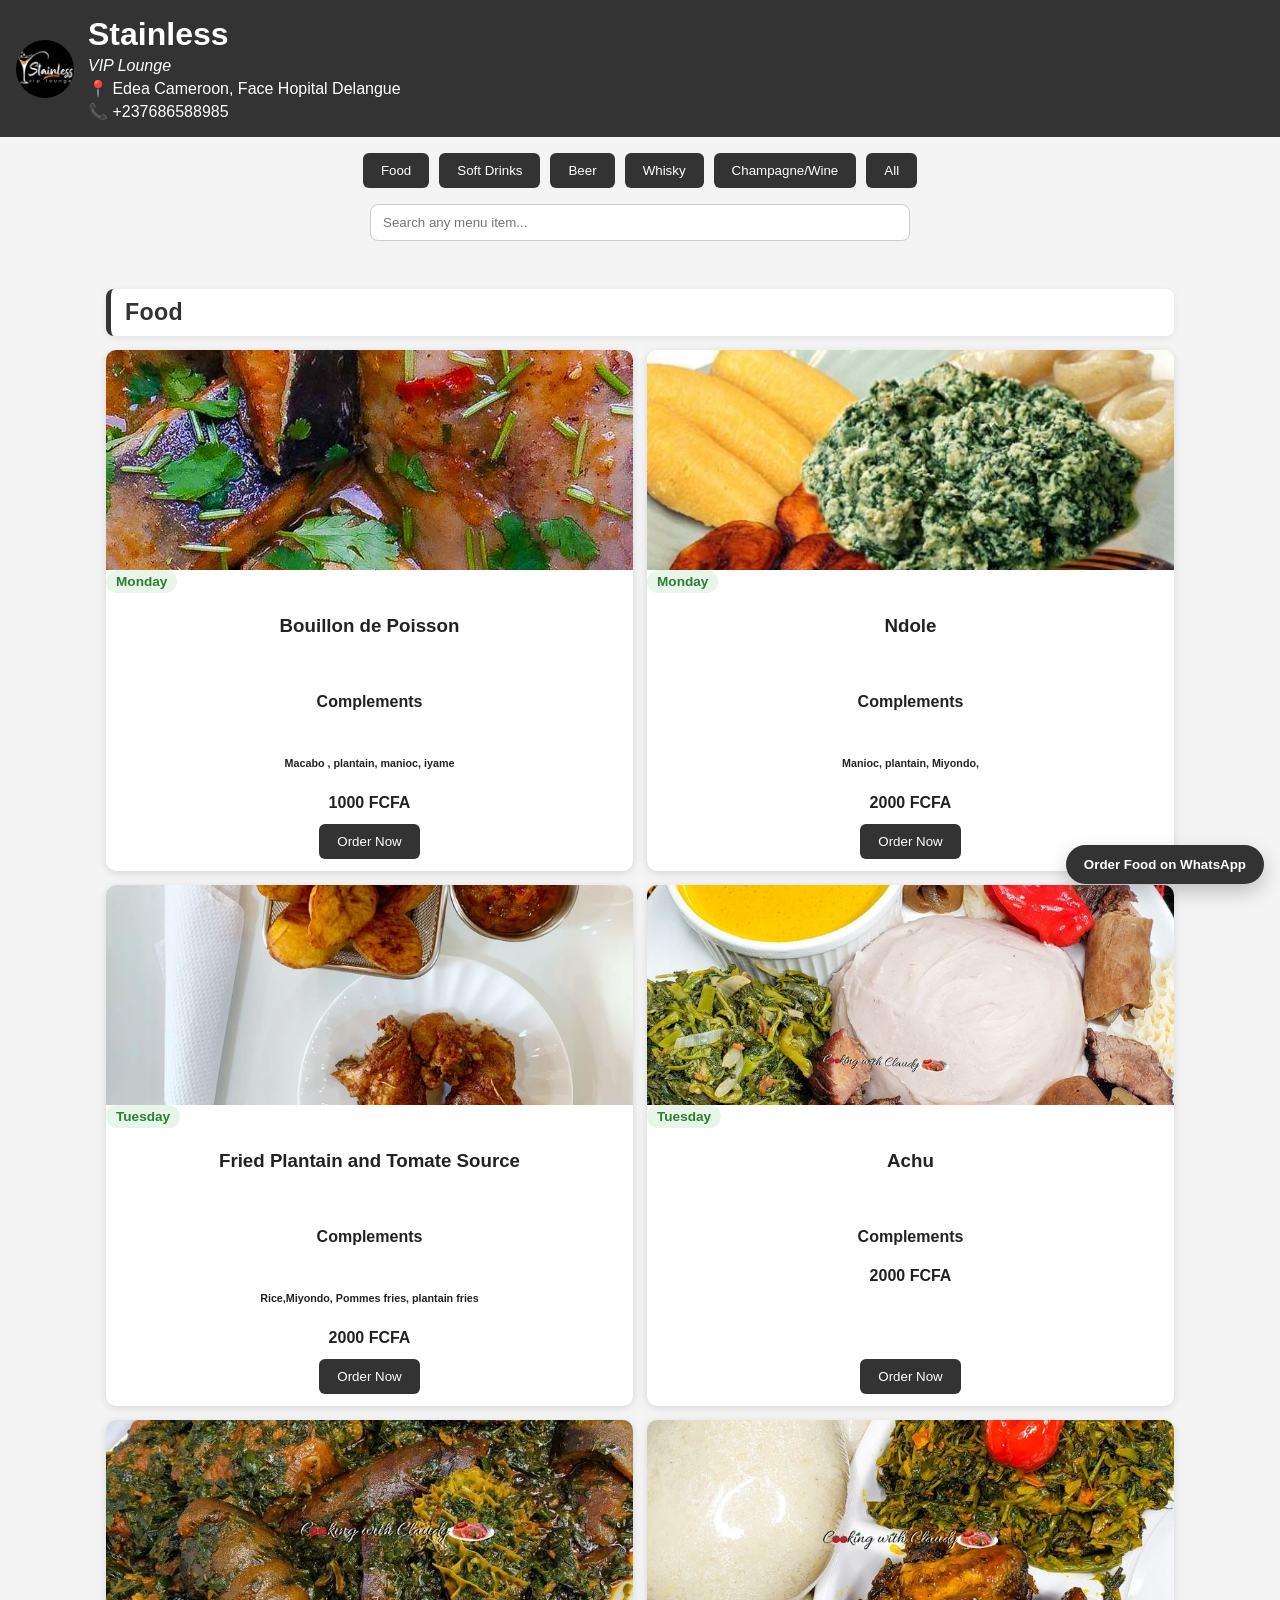
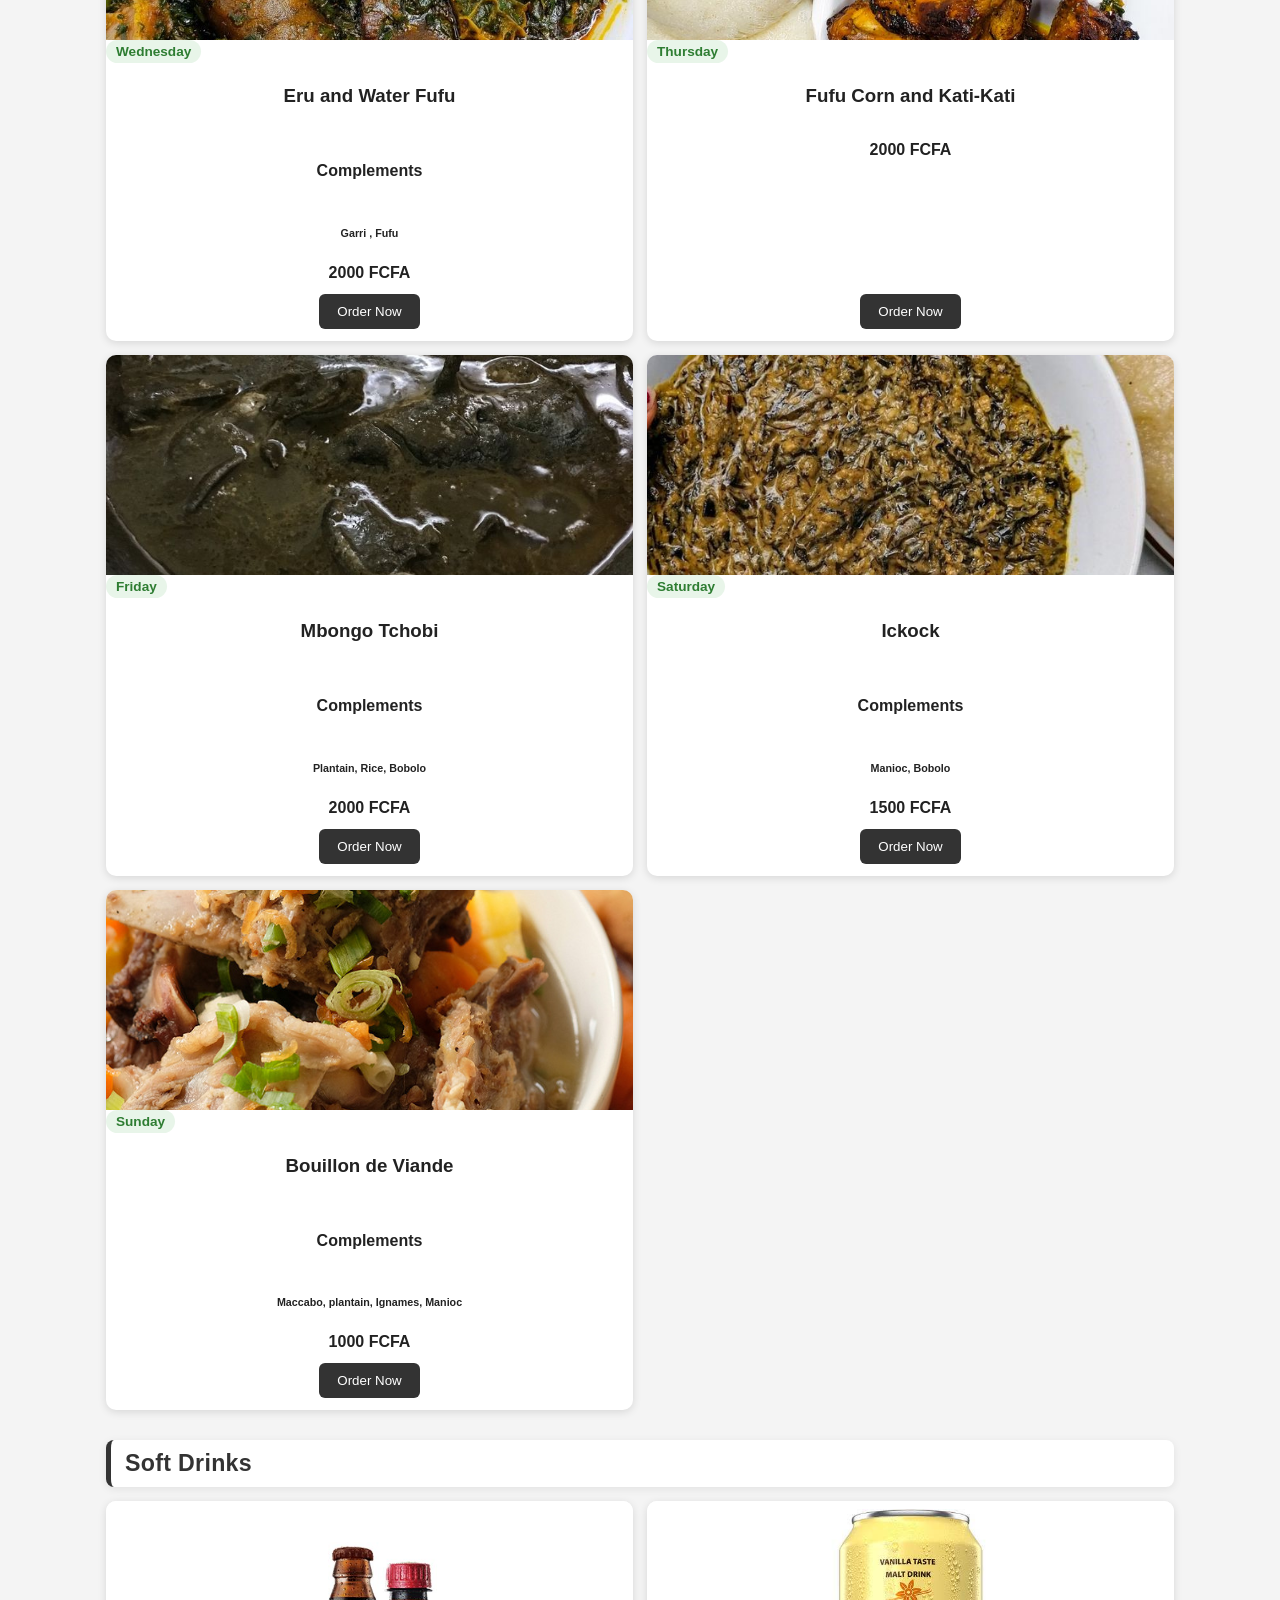
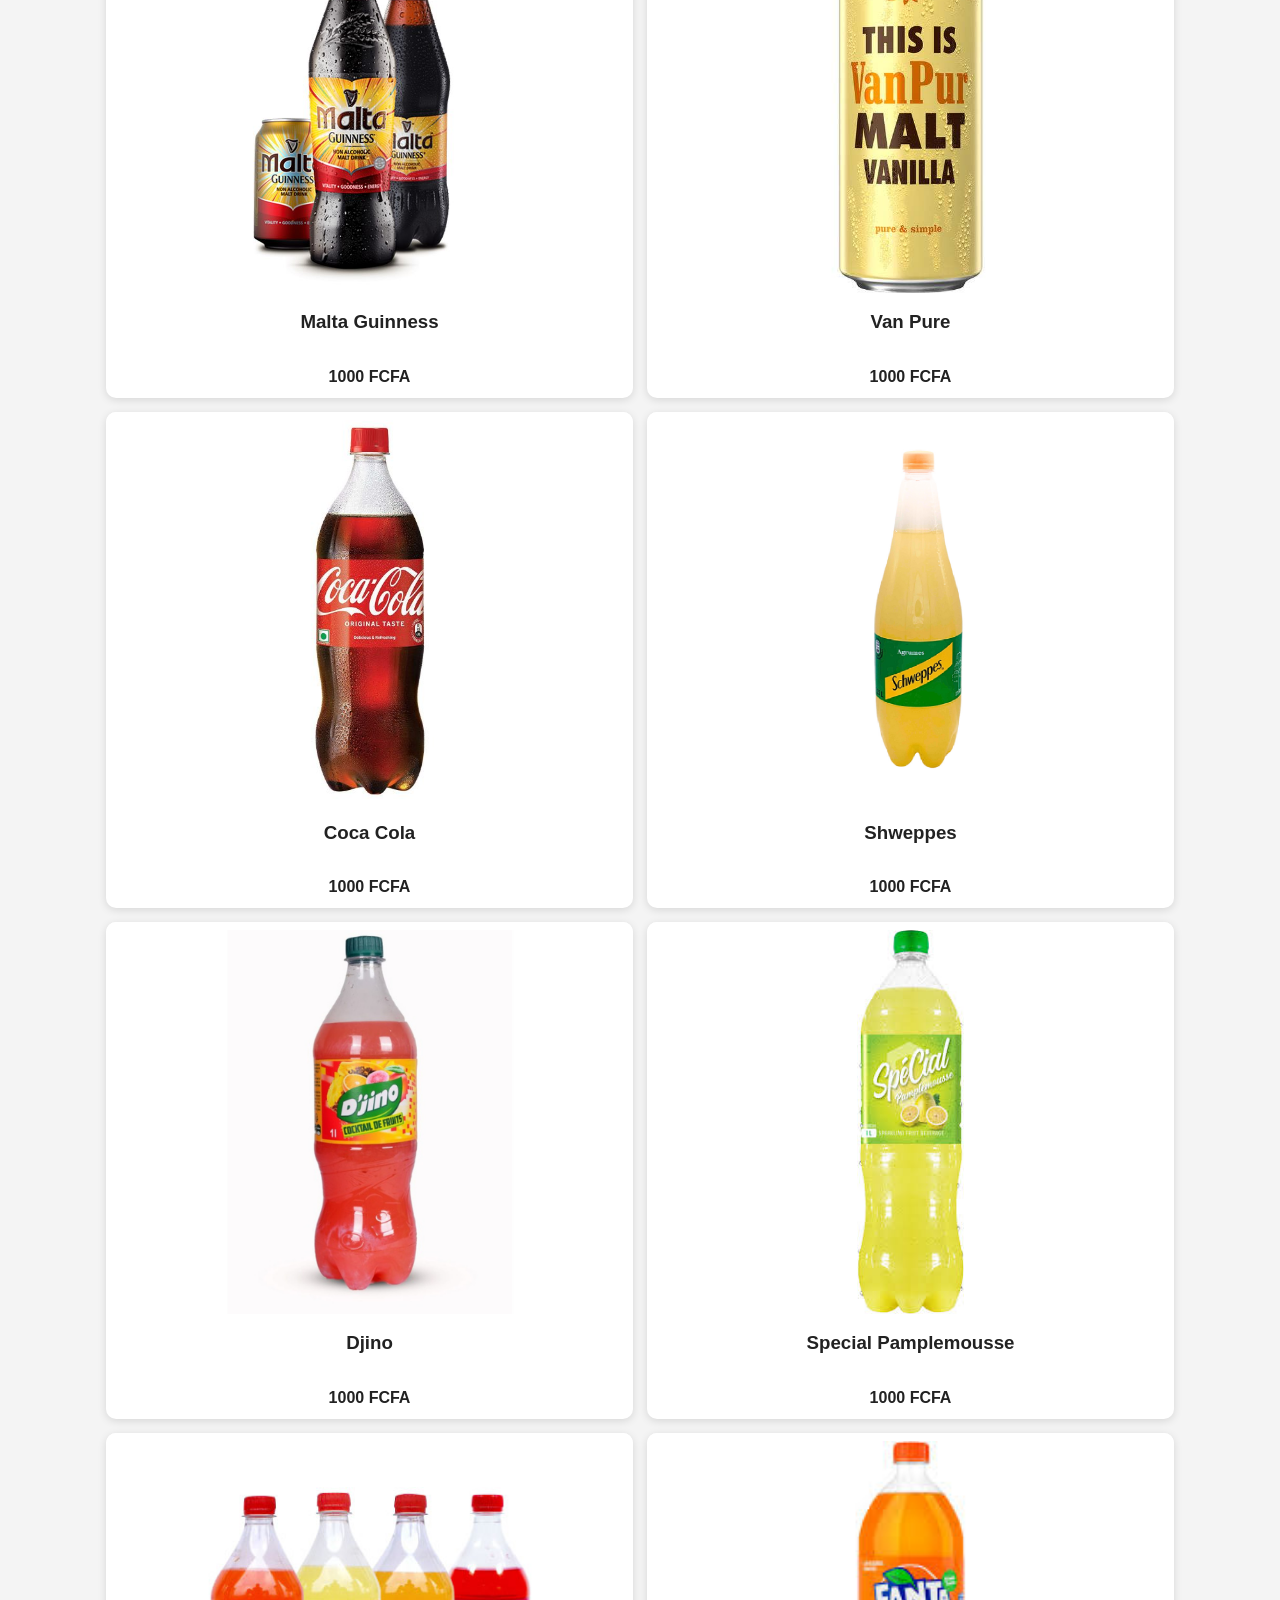
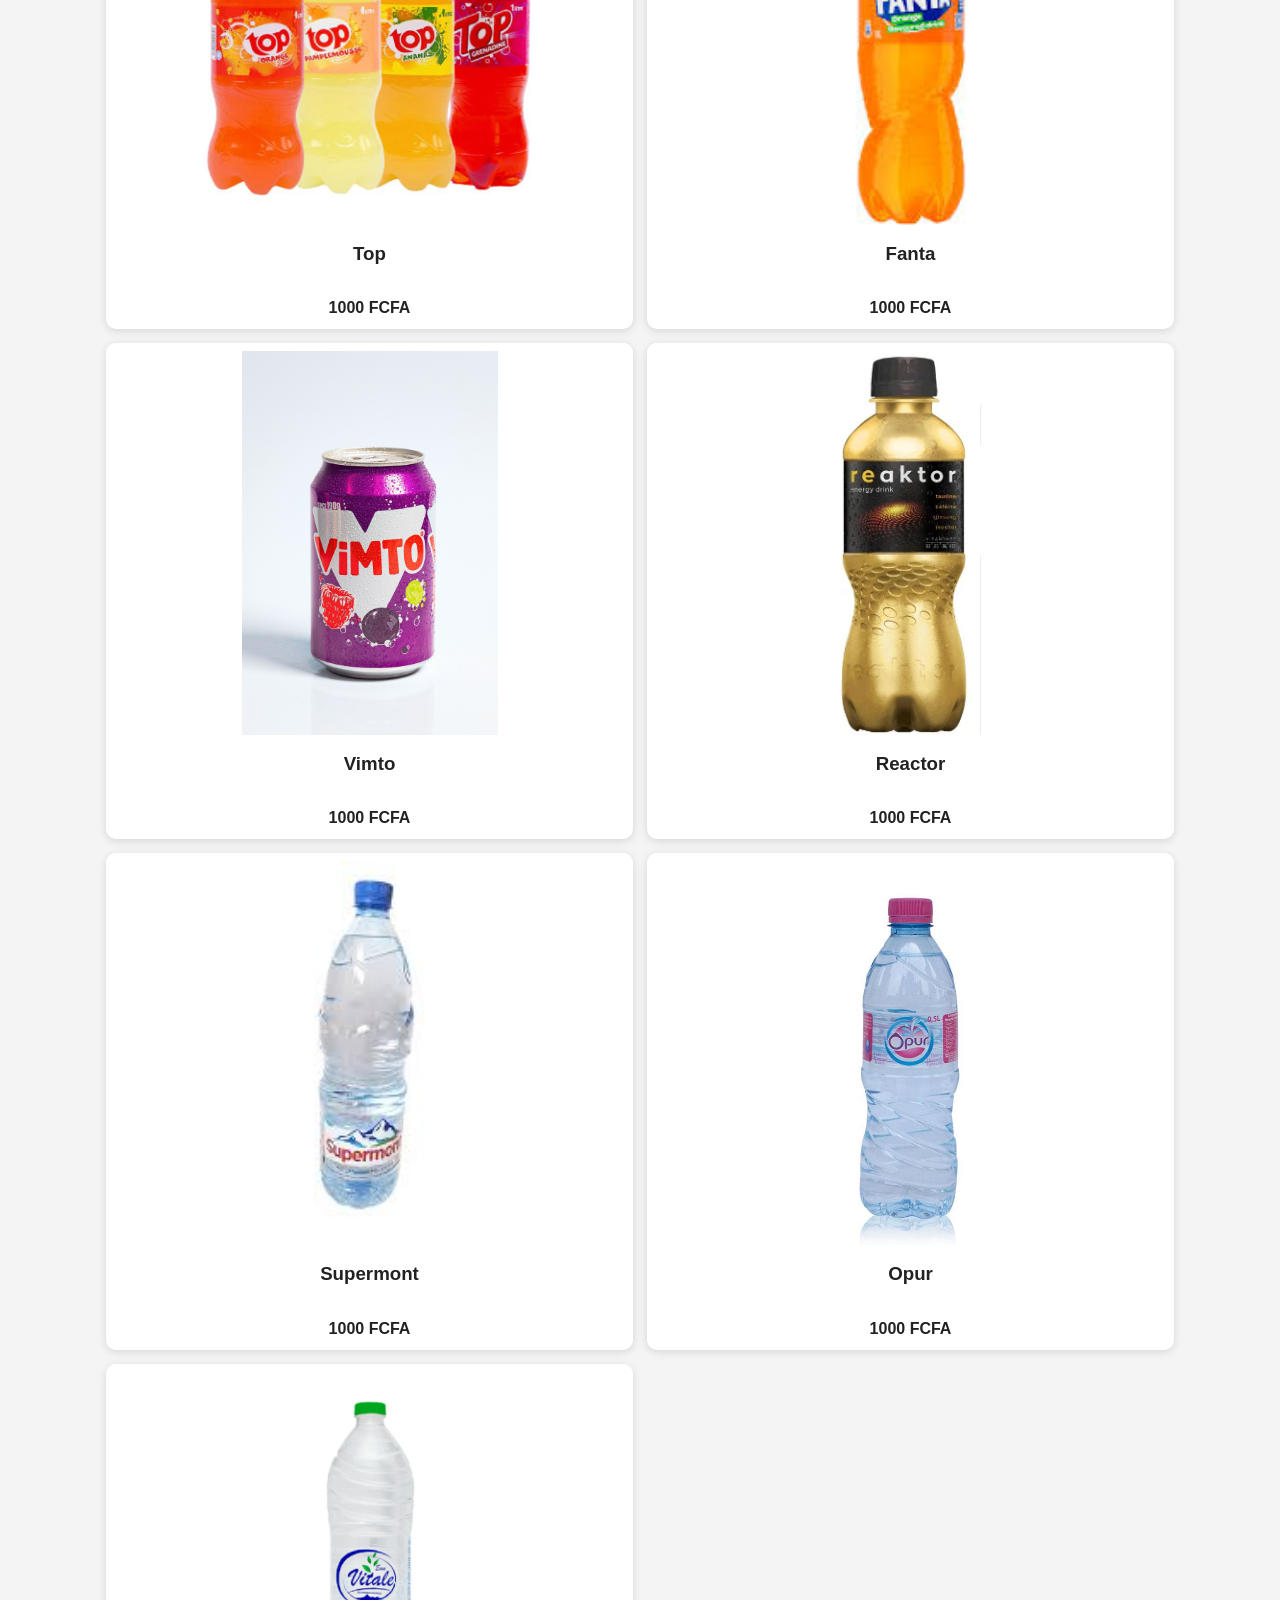
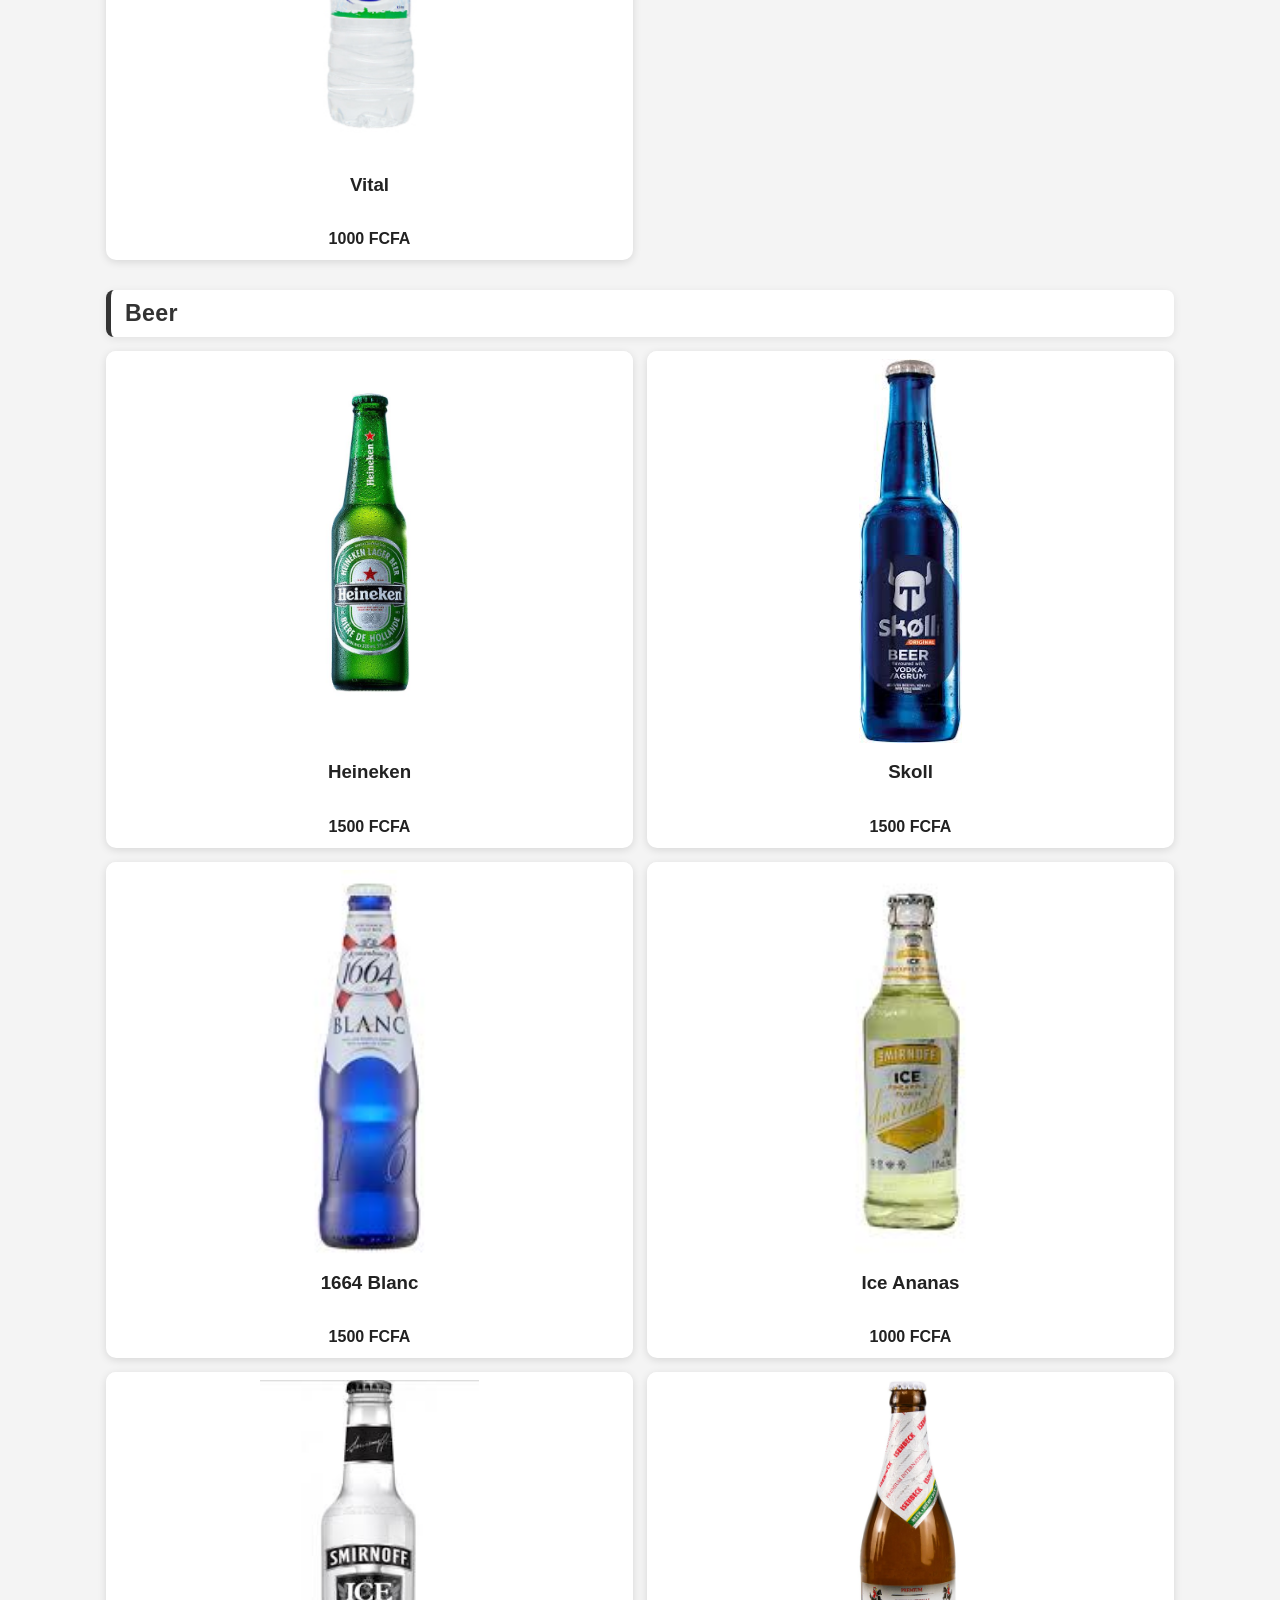
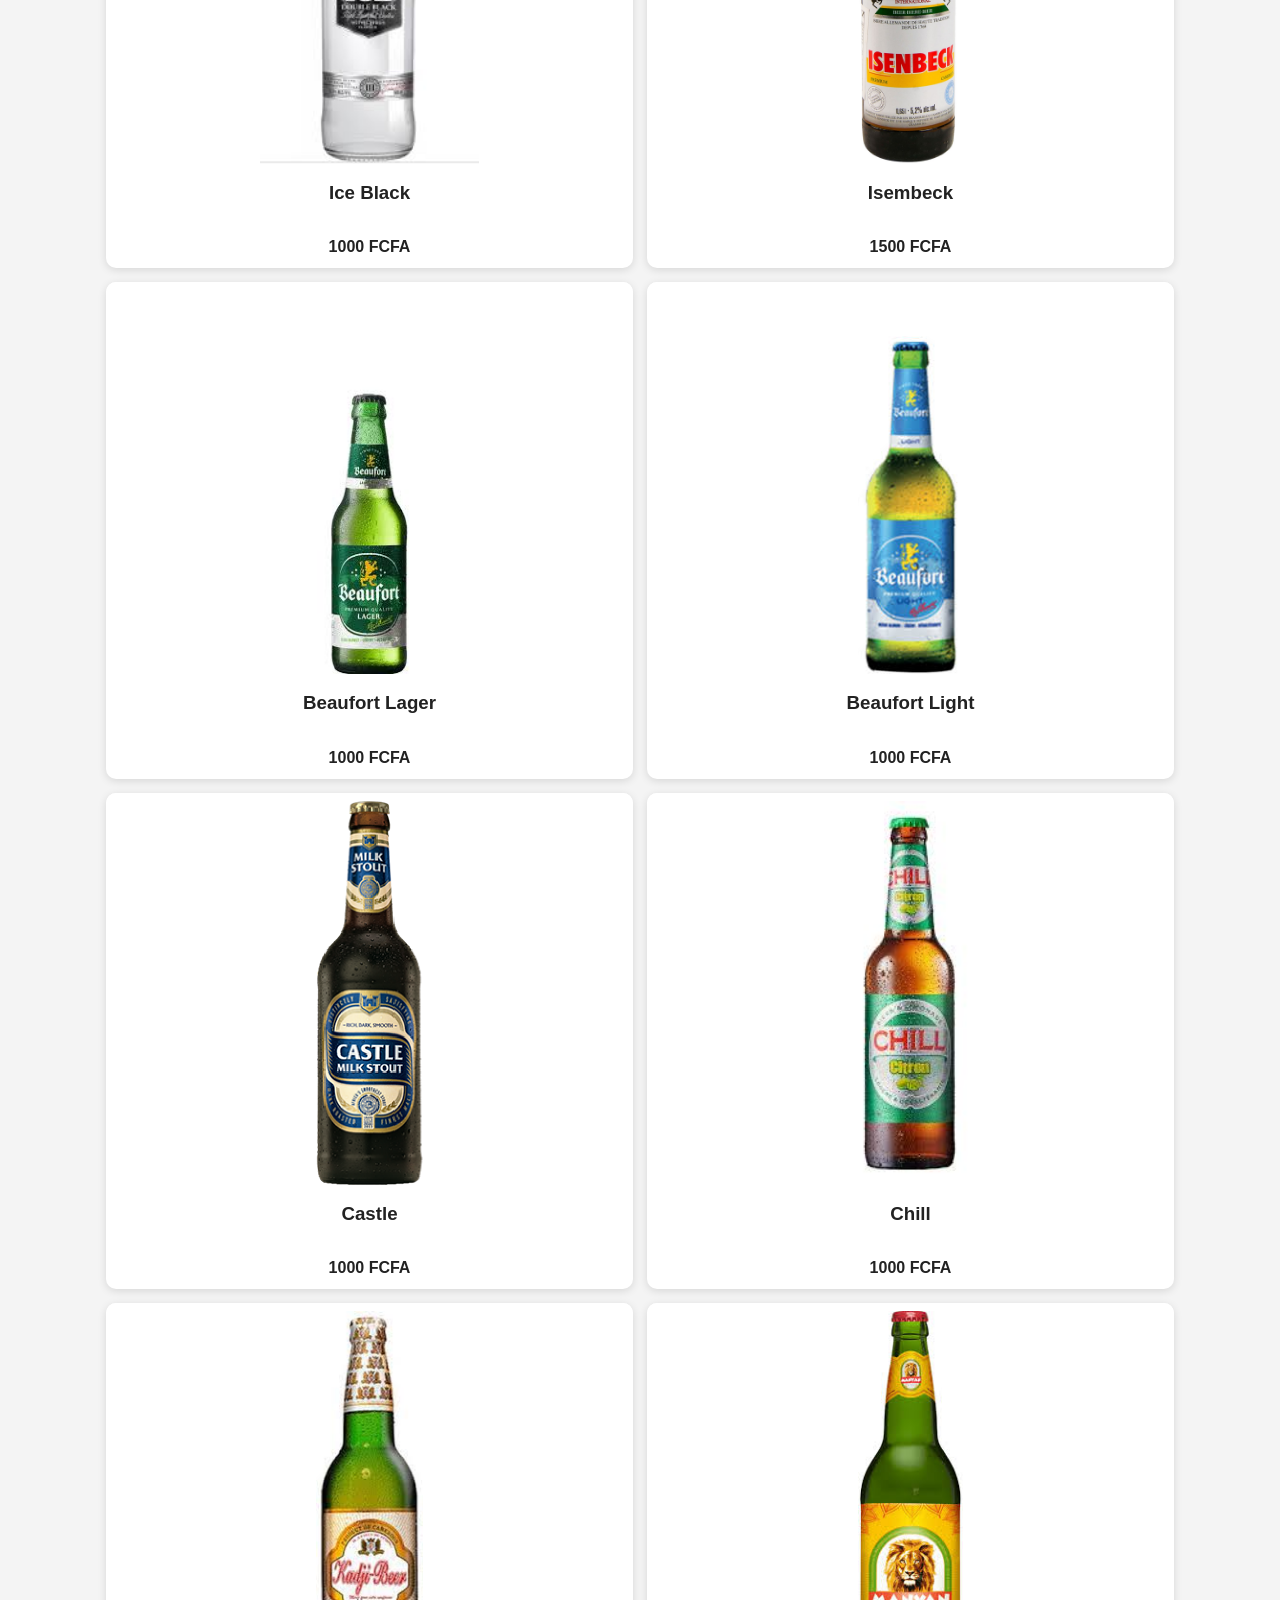
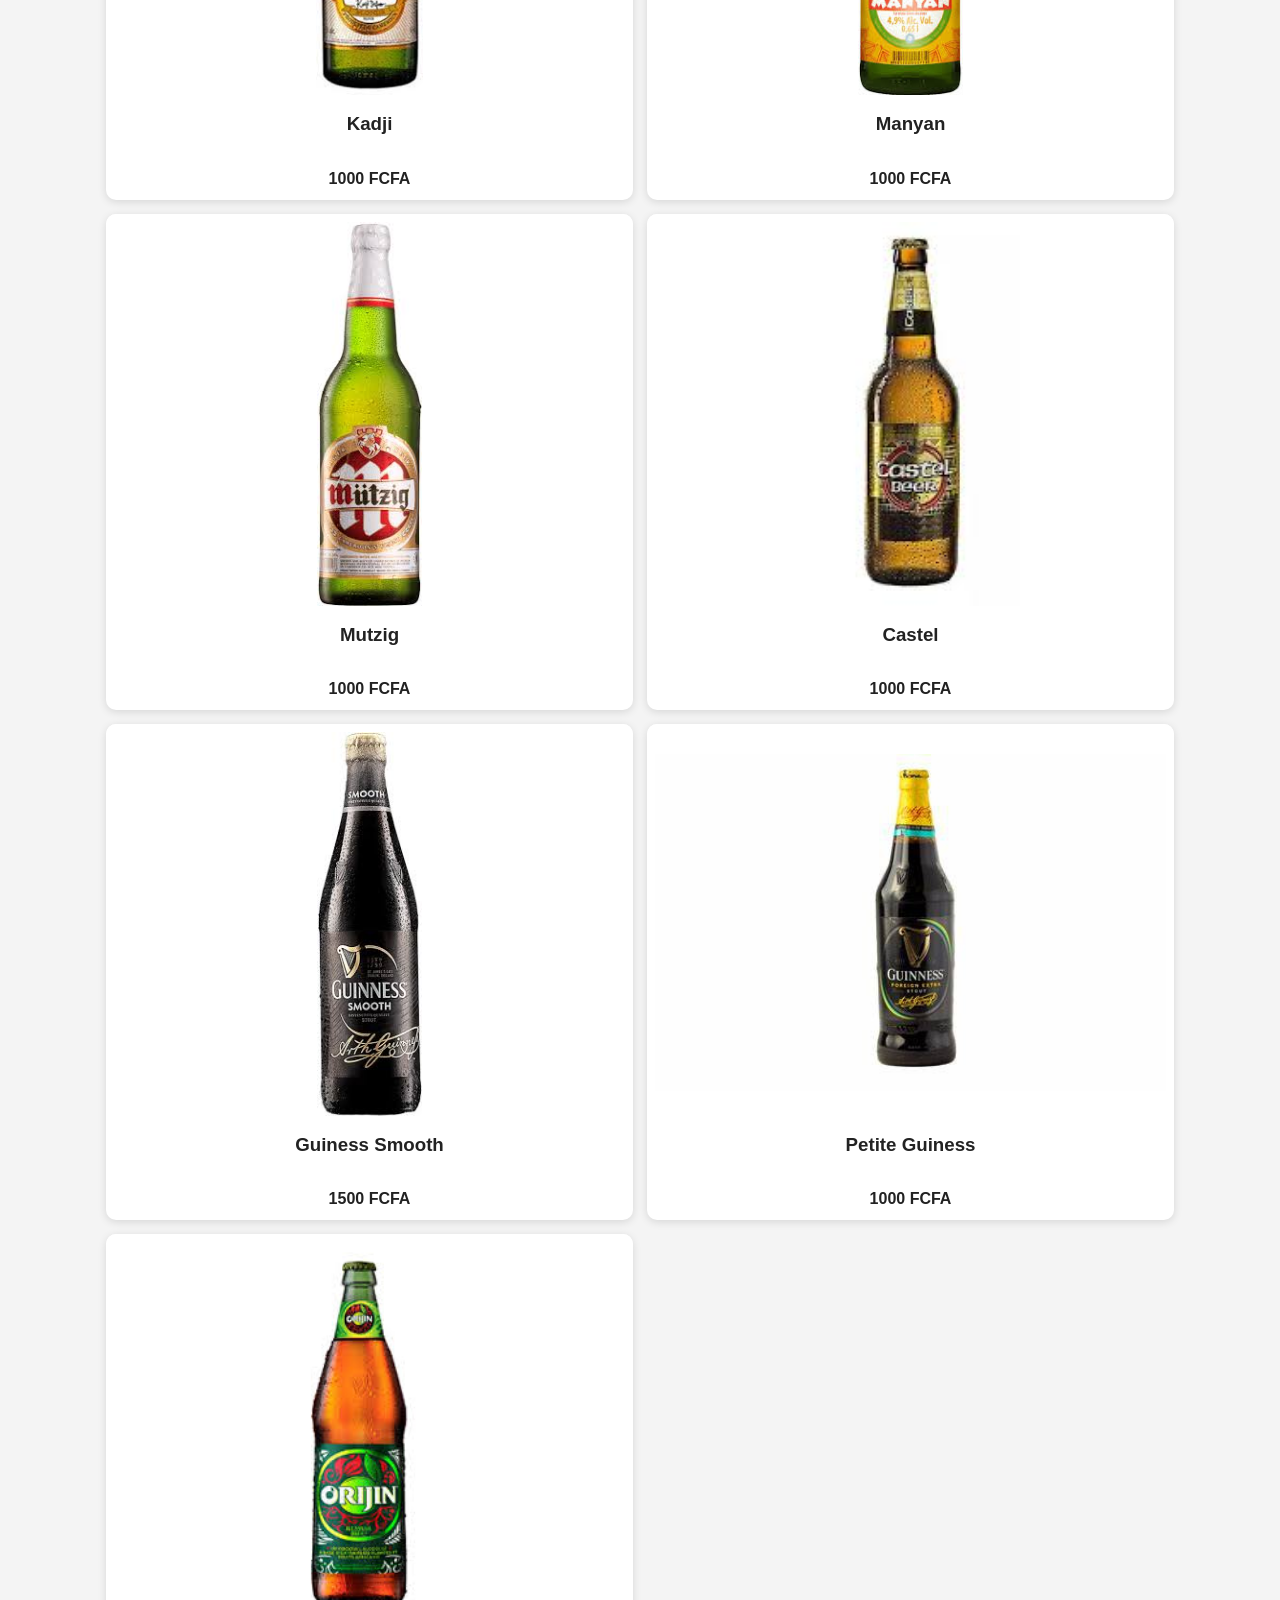
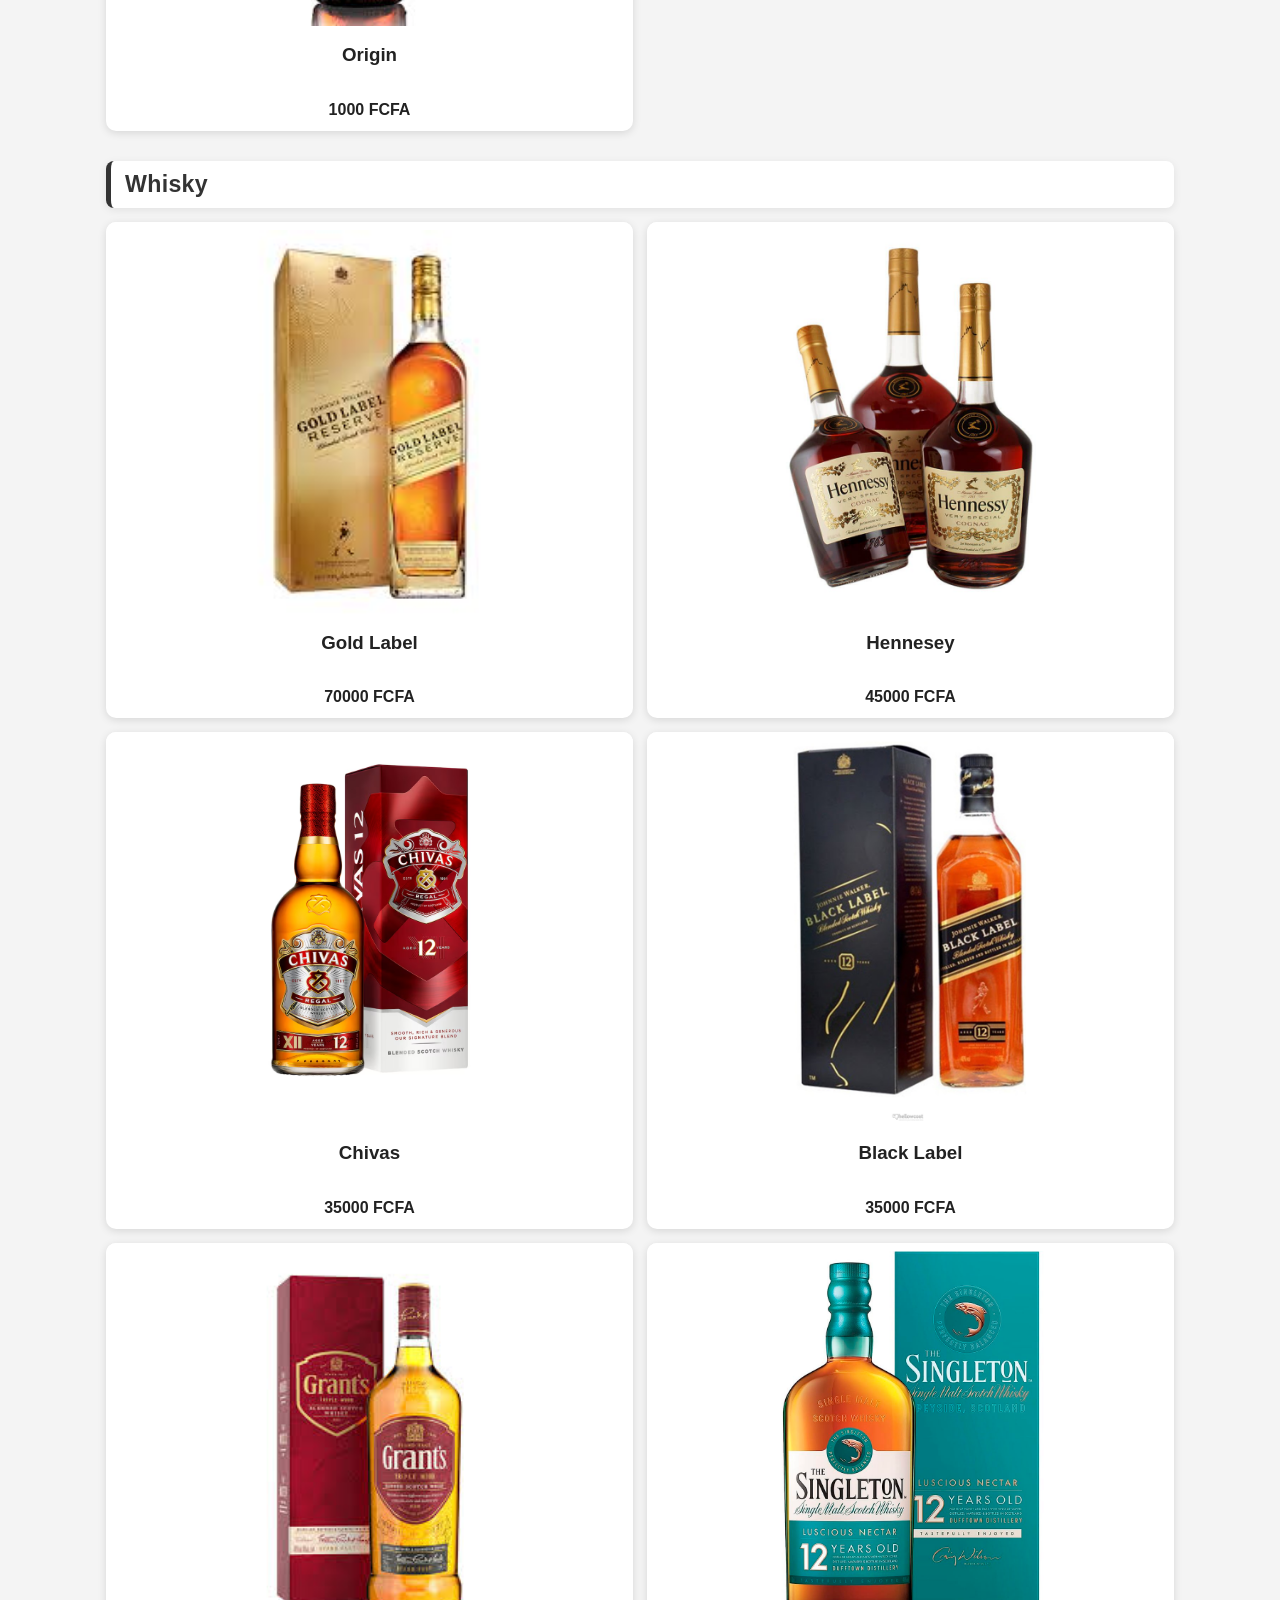
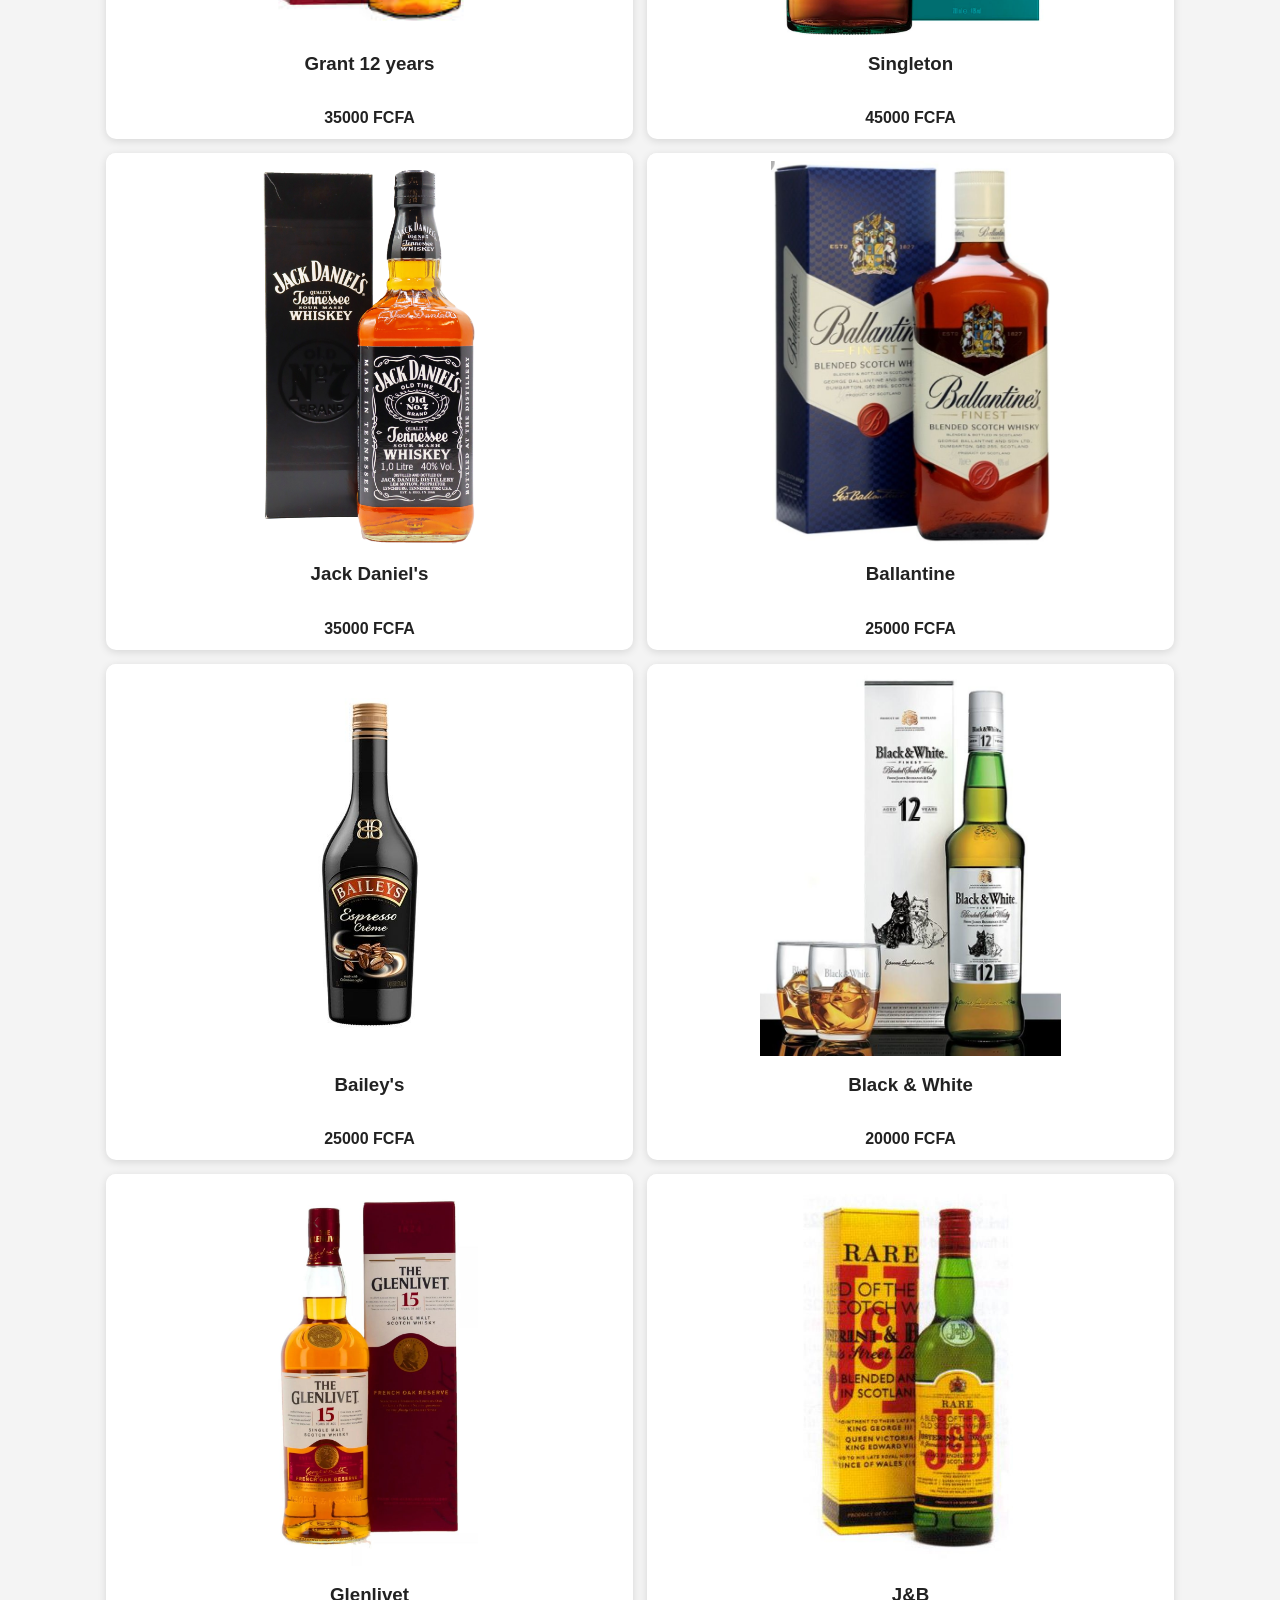
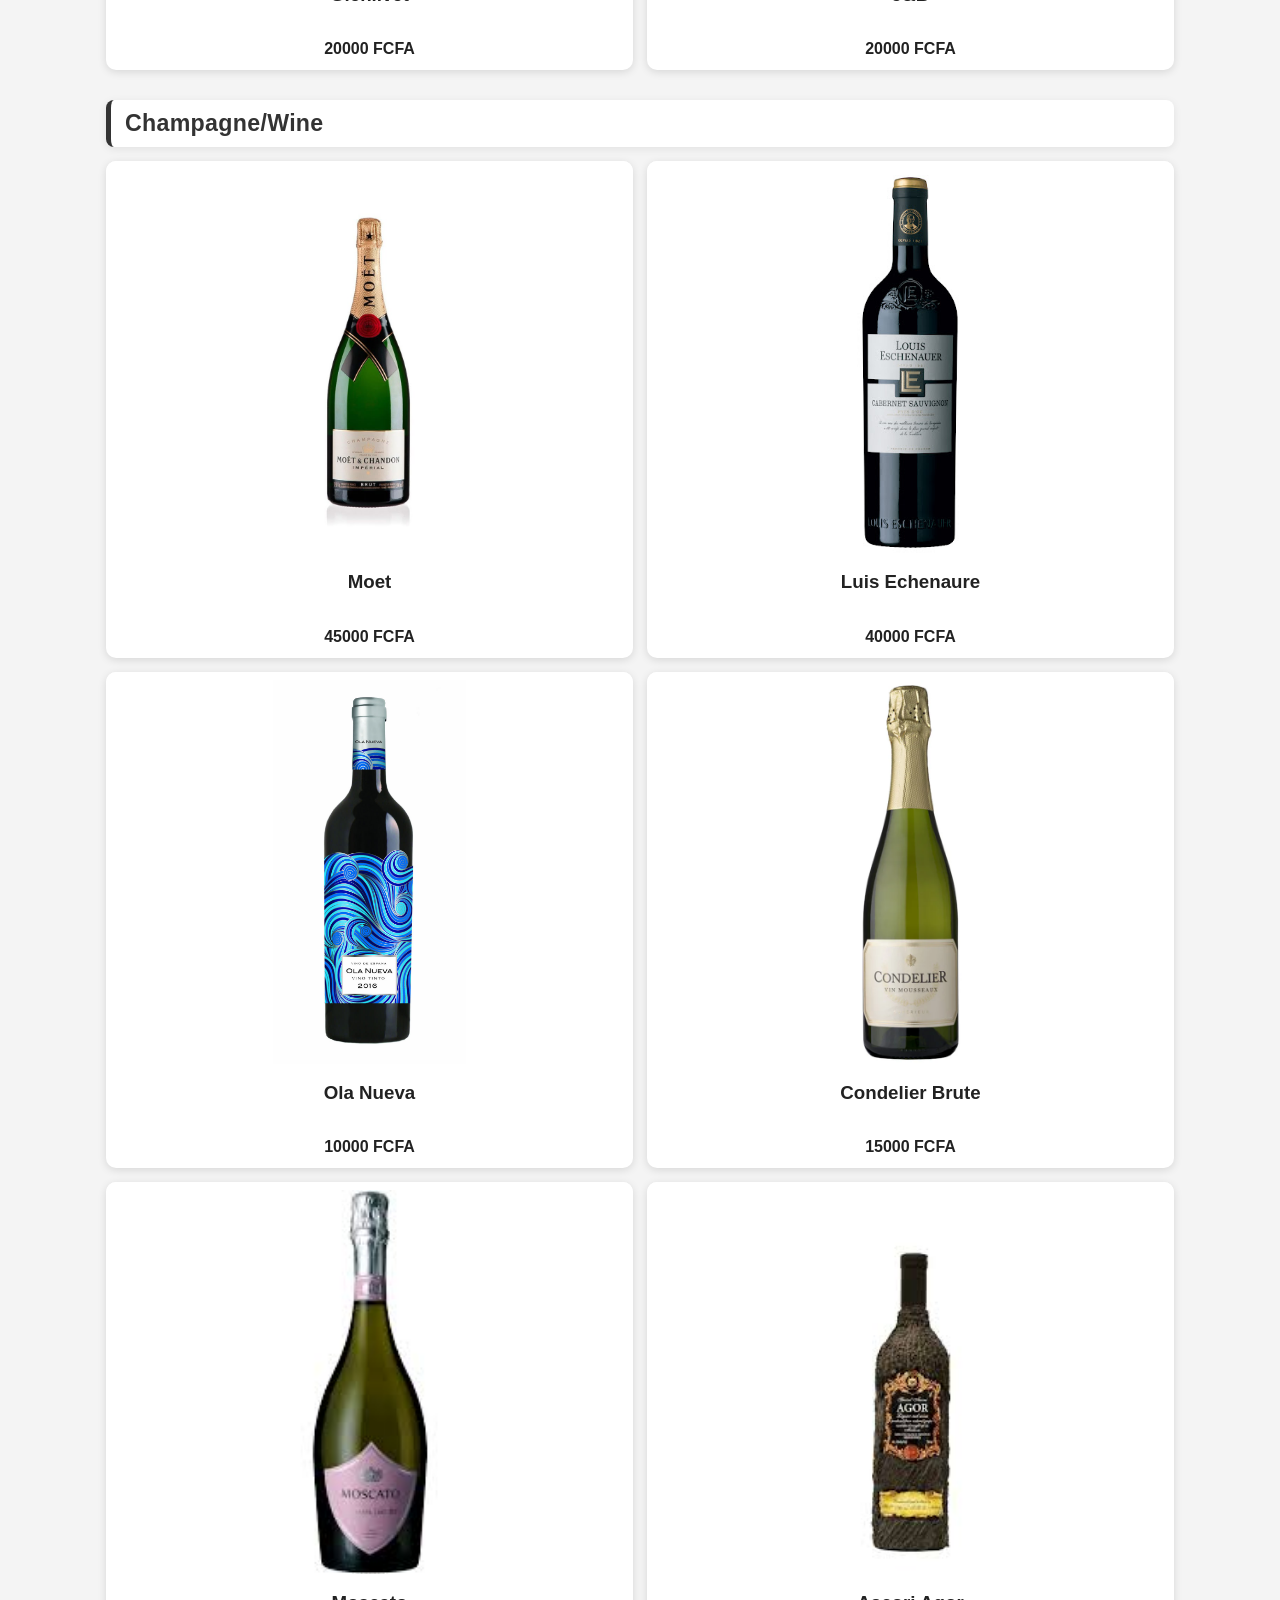
==== commit ad53ecad: "update website" ====
--- a/menu.html
+++ b/menu.html
@@ -204,10 +204,10 @@
                 <h3>Heineken</h3>
                 <p>1500 FCFA</p>
             </div>
-             <div class="card beer" data-name="skrpll" data-category="beer" data-image="skrpll.png" data-price="1000">
+             <div class="card beer" data-name="skrpll" data-category="beer" data-image="skrpll.png" data-price="1500">
                 <img src="skrpll.png" alt="Skrpll">
                 <h3>Skoll</h3>
-                <p>1000 FCFA</p>
+                <p>1500 FCFA</p>
             </div>
              <div class="card beer" data-name="skr" data-category="beer" data-image="1664.png" data-price="1500">
                 <img src="1664.png" alt="1664 Blanc">
@@ -264,10 +264,10 @@
                 <h3>Mutzig</h3>
                 <p>1000 FCFA</p>
             </div>
-            <div class="card beer" data-name="castel" data-category="beer" data-image="Castel.png" data-price="1500 FCFA">
+            <div class="card beer" data-name="castel" data-category="beer" data-image="Castel.png" data-price="1000 FCFA">
                 <img src="Castel.png" alt="Castel">
                 <h3>Castel</h3>
-                <p>1500 FCFA</p>
+                <p>1000 FCFA</p>
             </div>
             <div class="card beer" data-name="smooth" data-category="beer" data-image="Smooth.png" data-price="1500">
                 <img src="Smooth.png" alt="Smooth">
--- a/style.css
+++ b/style.css
@@ -327,21 +327,42 @@
 }
 
 .landing-page {
+    position: relative;
     min-height: 100vh;
     margin: 0;
-    background-image: linear-gradient(rgba(0, 0, 0, 0.55), rgba(0, 0, 0, 0.65)), url('stainless.png');
+    background-color: #0f1114;
+    color: #fff;
+    display: flex;
+    flex-direction: column;
+    justify-content: center;
+    align-items: center;
+    padding: 20px 16px;
+    overflow: hidden;
+}
+
+.landing-slideshow {
+    position: absolute;
+    inset: 0;
+    z-index: 0;
+}
+
+.slide-layer {
+    position: absolute;
+    inset: 0;
     background-size: cover;
     background-position: center;
     background-repeat: no-repeat;
-    color: #fff;
-    display: flex;
-    flex-direction: column;
-    justify-content: center;
-    align-items: center;
-    padding: 20px 16px;
+    opacity: 0;
+    transition: opacity 1.2s ease;
+}
+
+.slide-layer.is-visible {
+    opacity: 1;
 }
 
 .landing-overlay {
+    position: relative;
+    z-index: 1;
     width: min(760px, 96%);
     text-align: center;
 }
@@ -441,6 +462,8 @@
 }
 
 .landing-footer {
+    position: relative;
+    z-index: 1;
     margin-top: 20px;
     font-size: 0.9rem;
     opacity: 0.9;
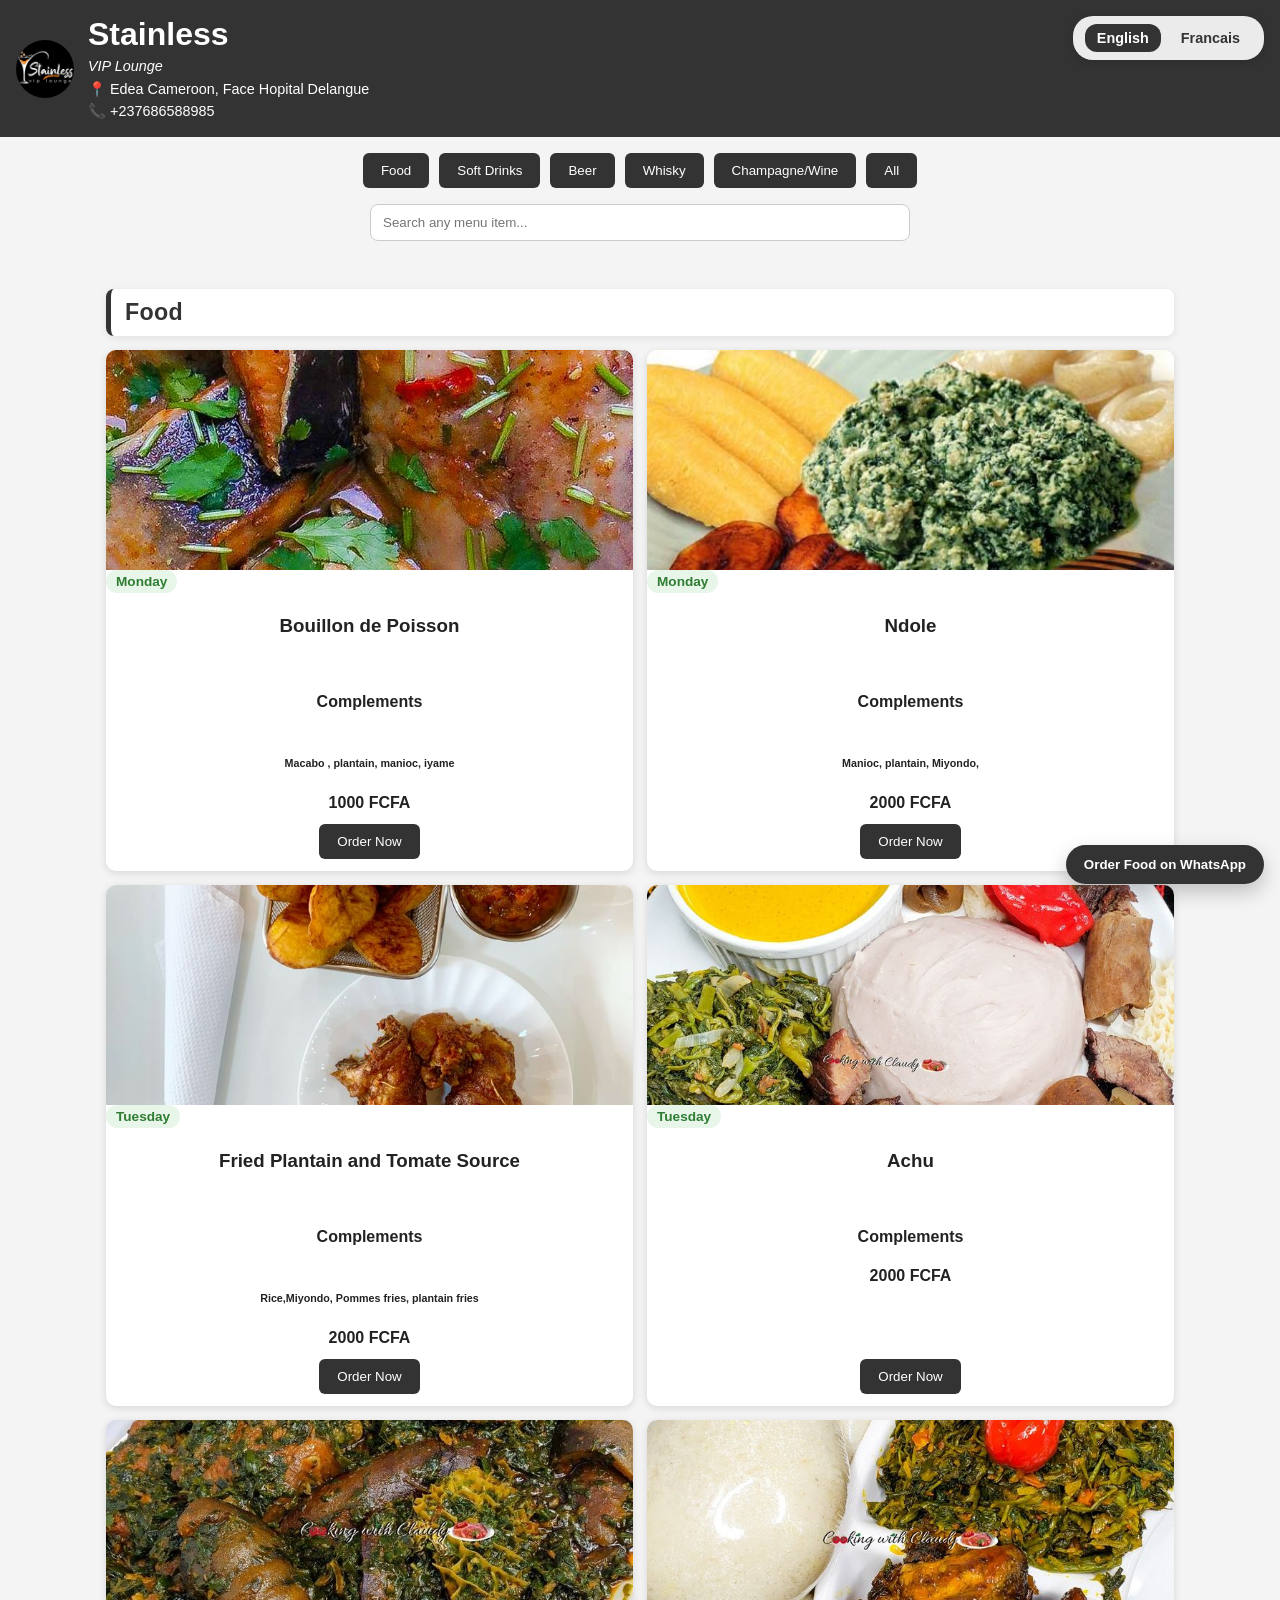
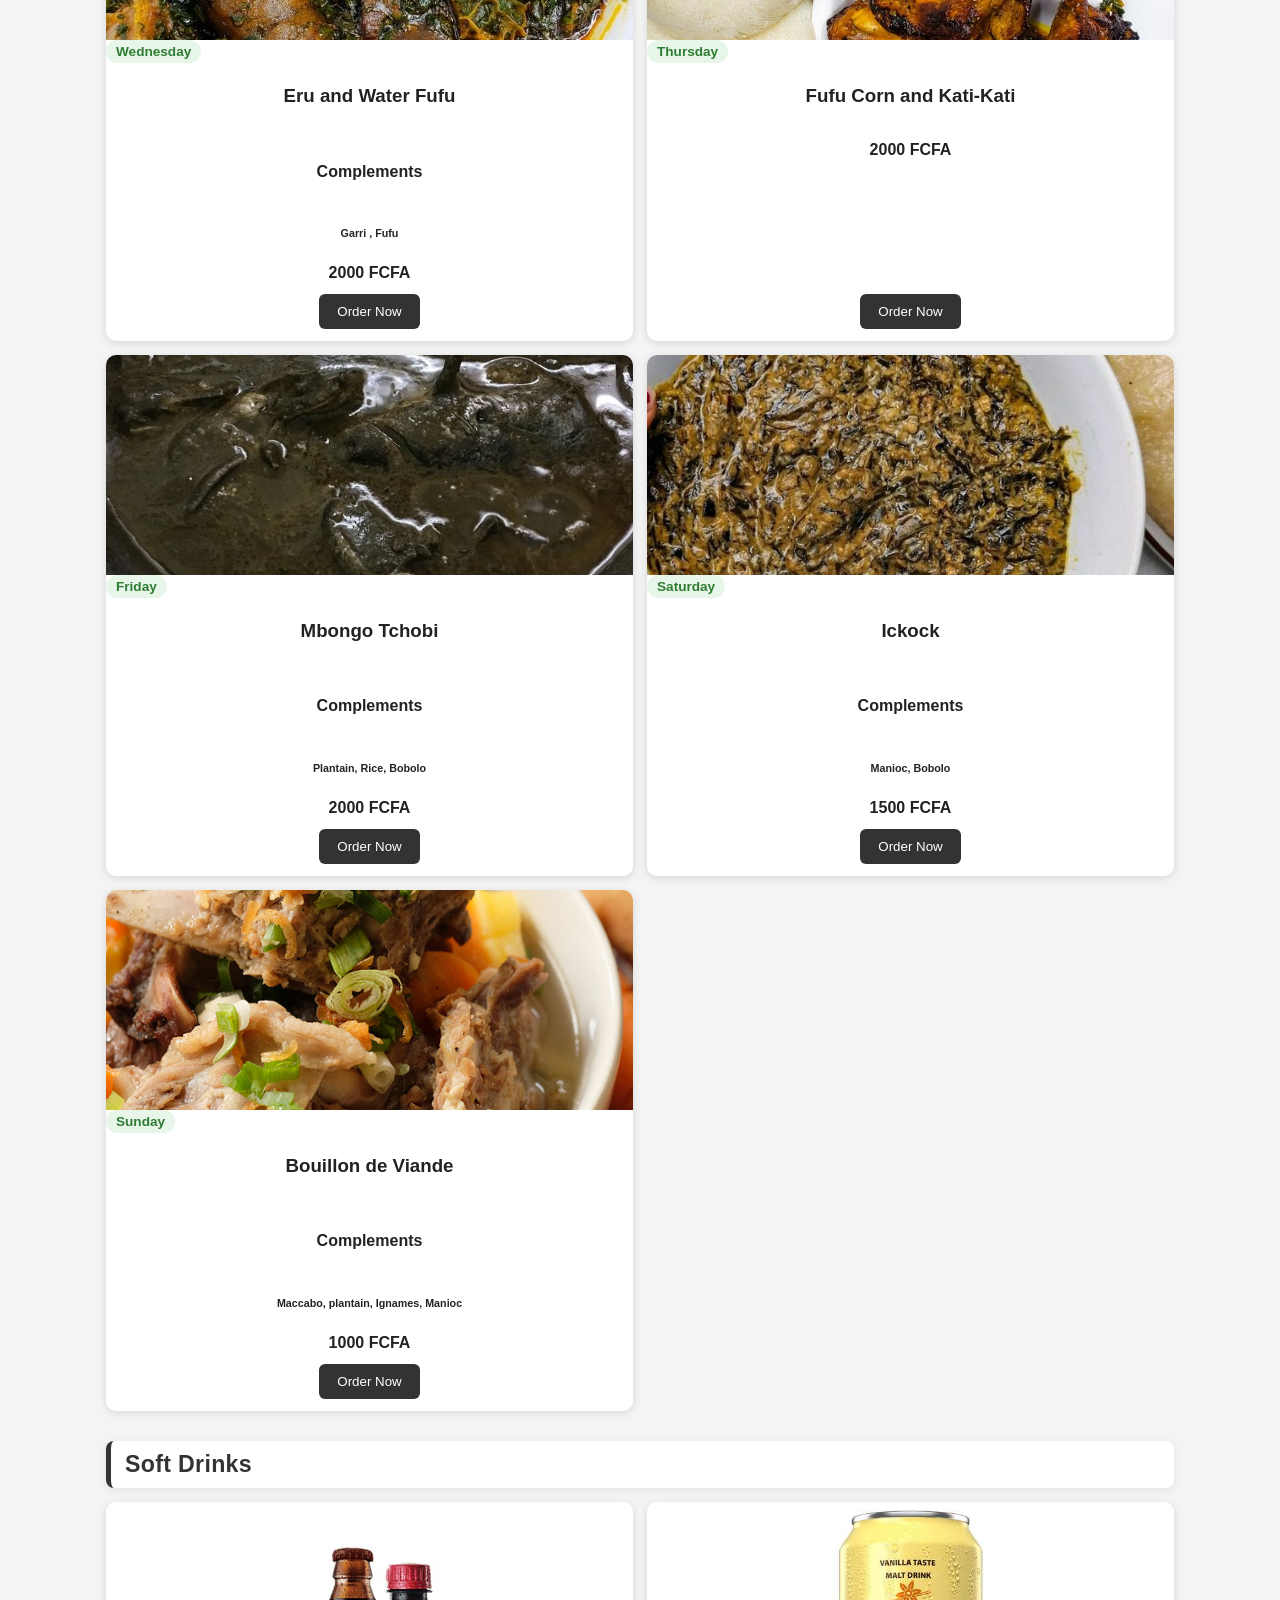
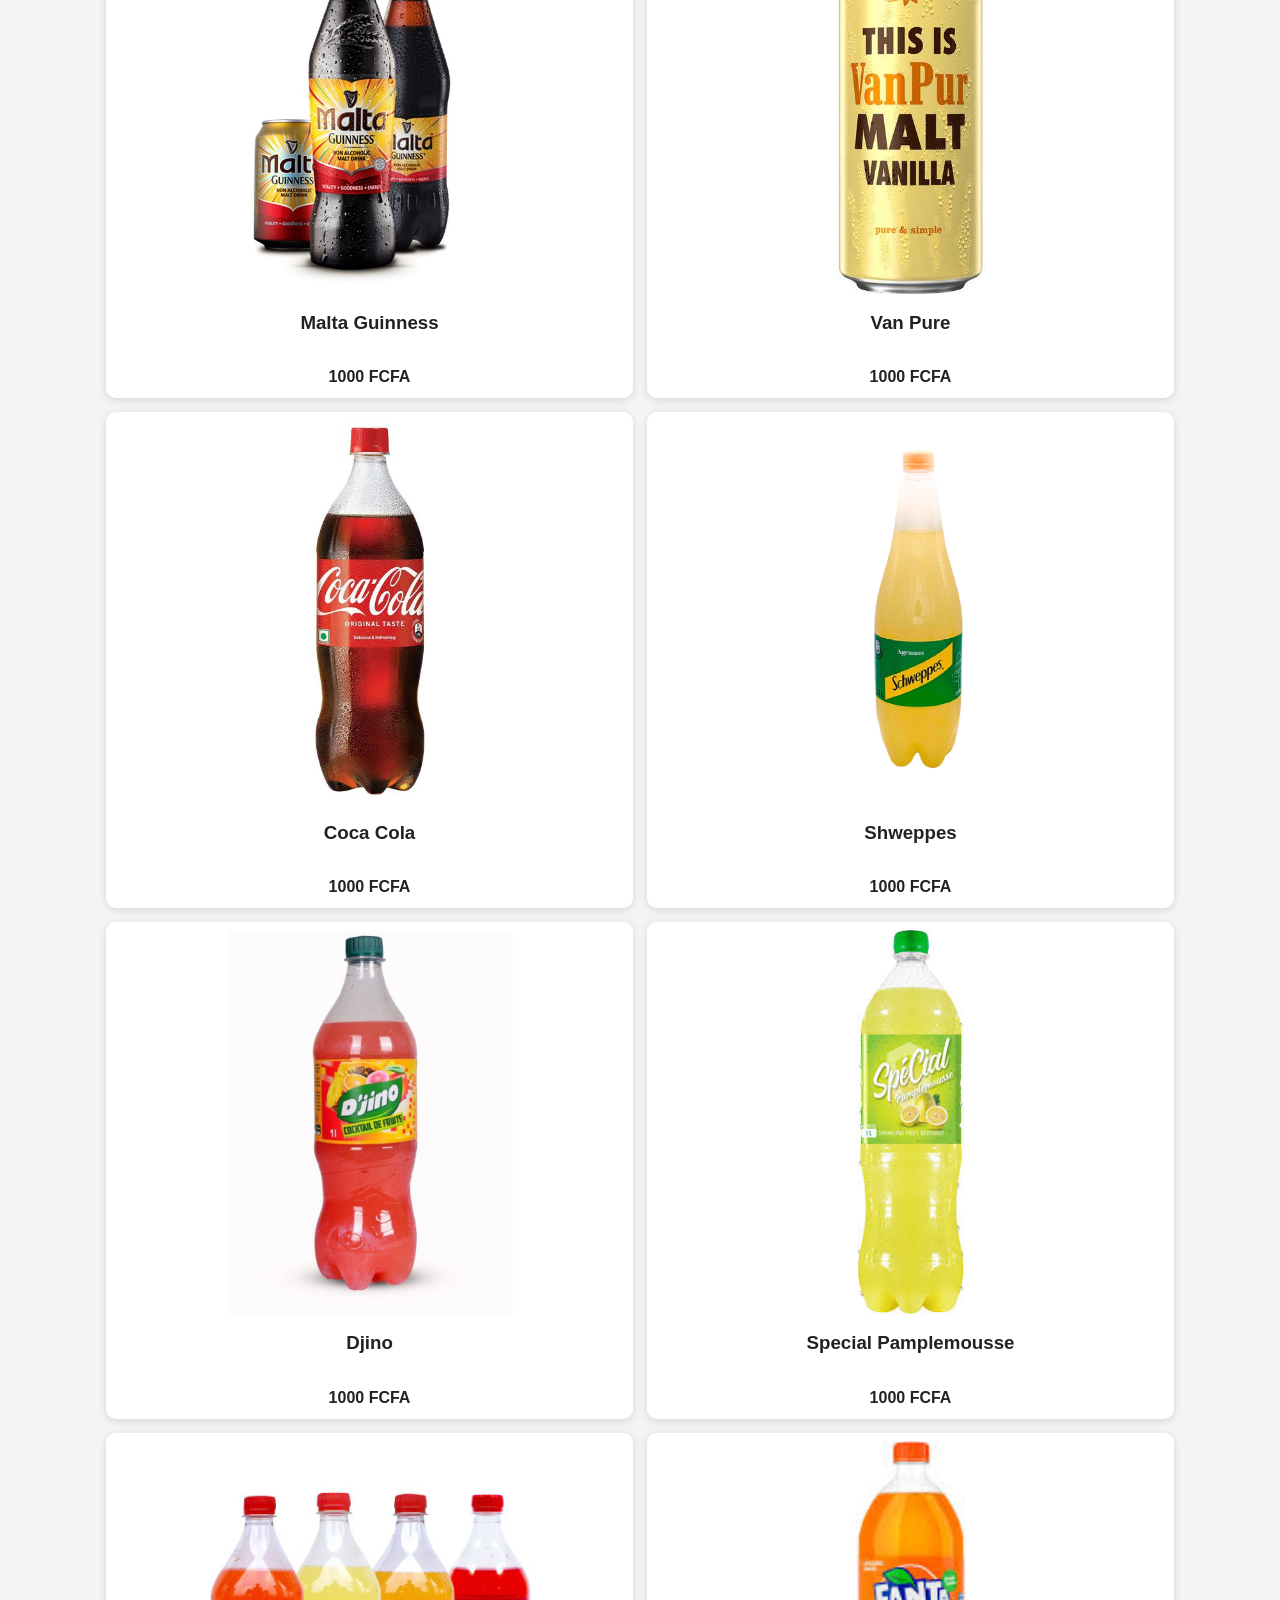
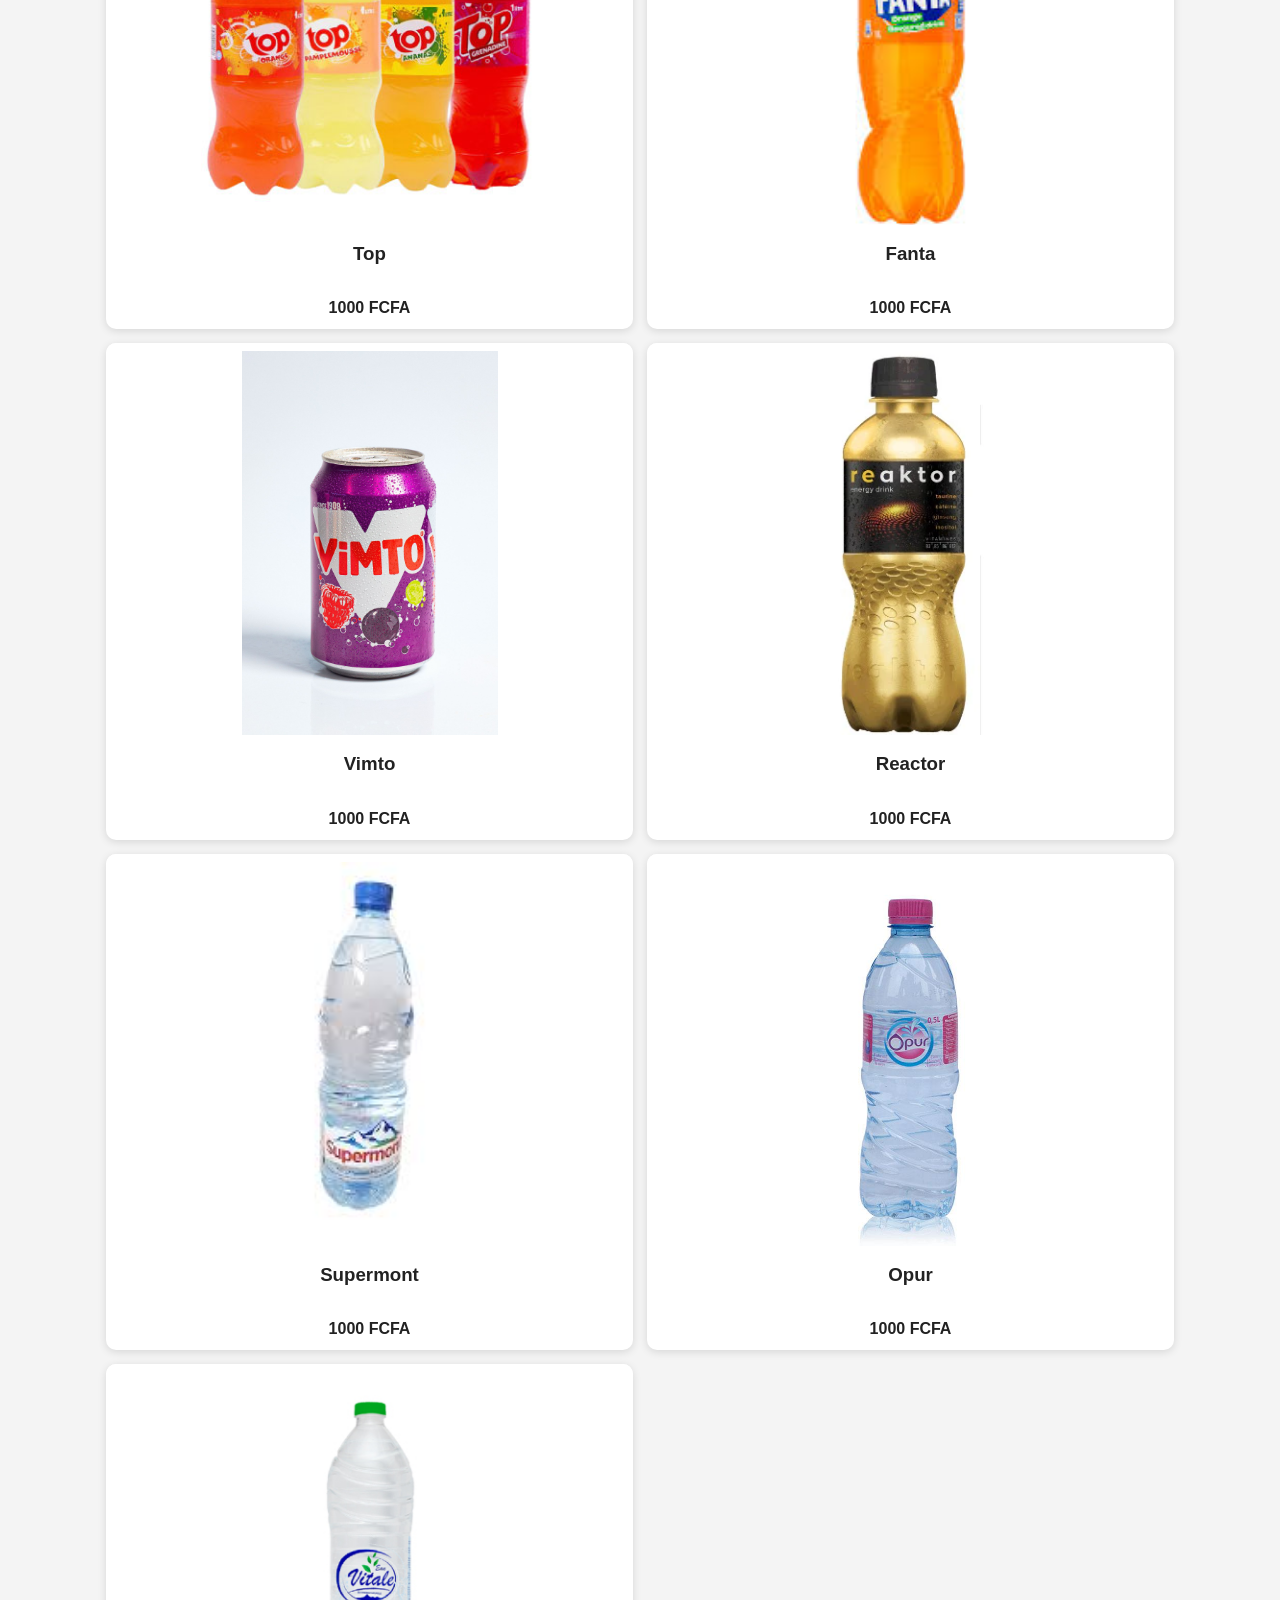
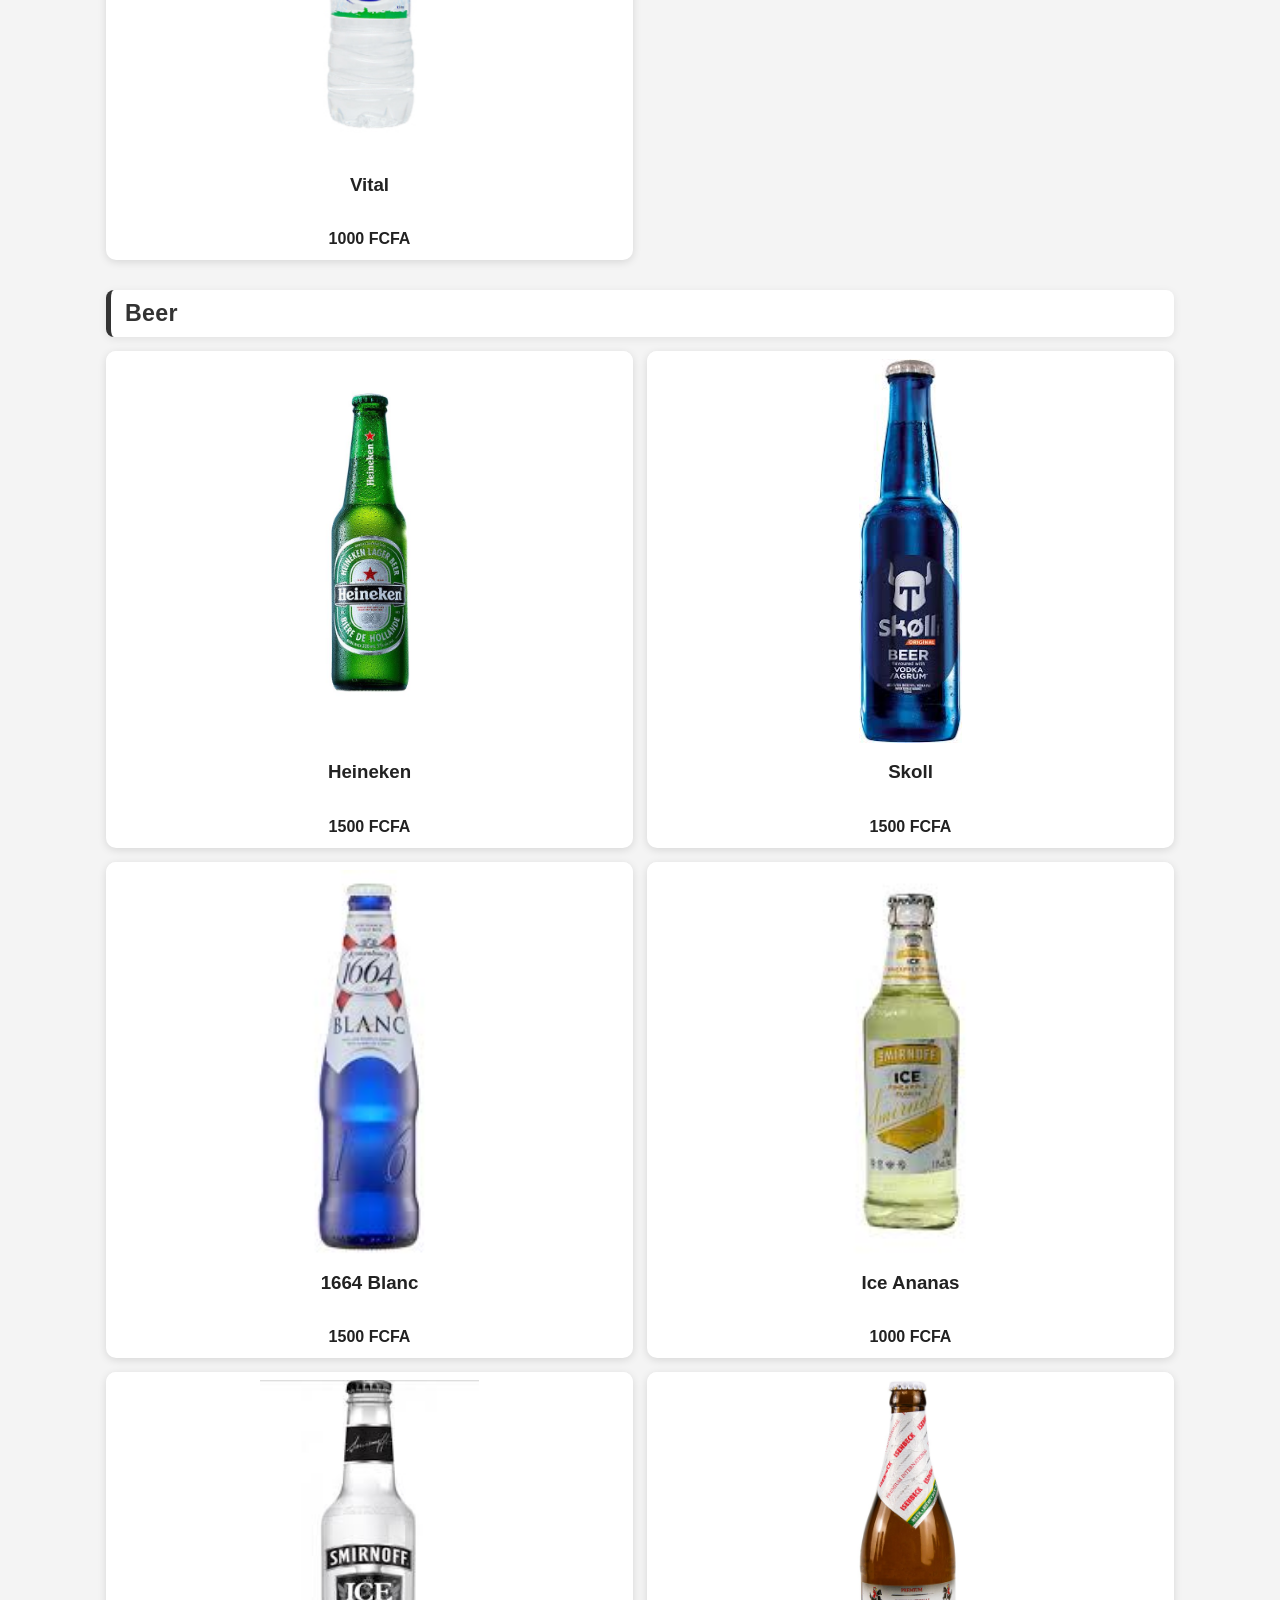
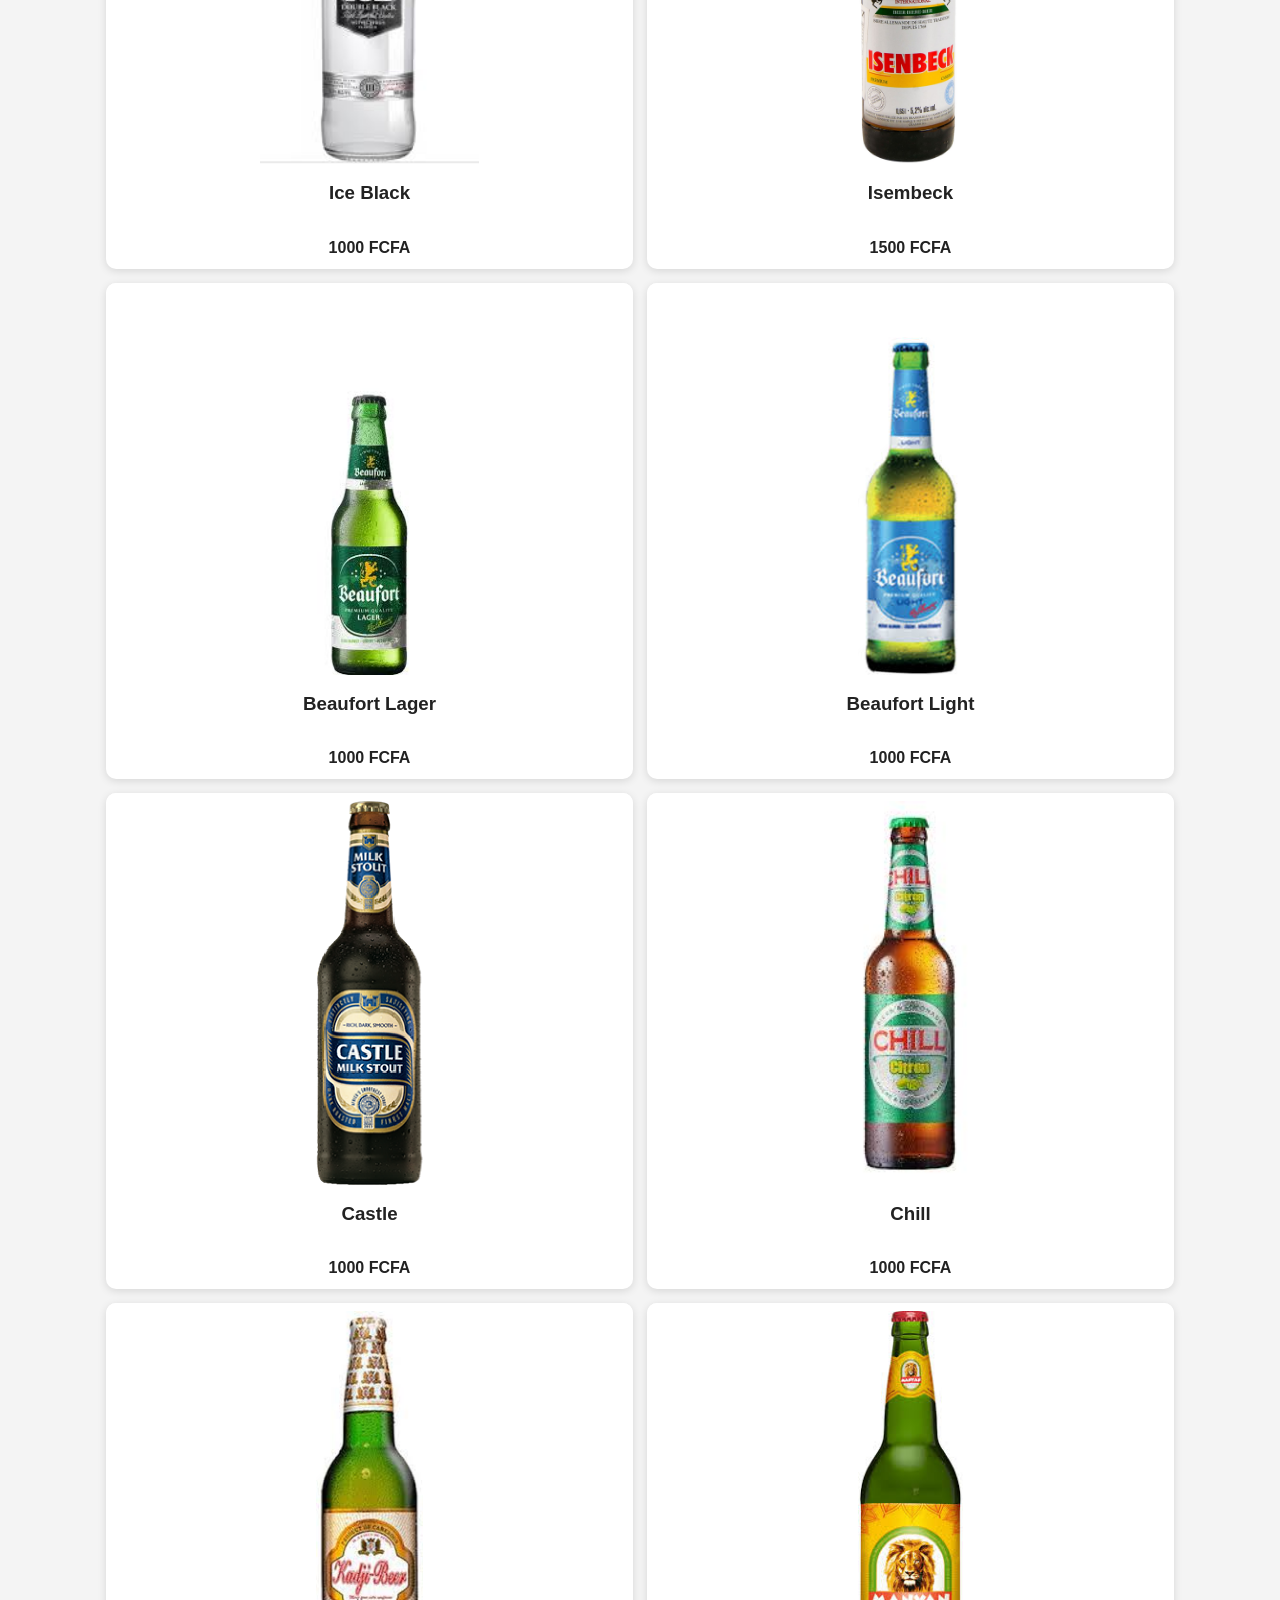
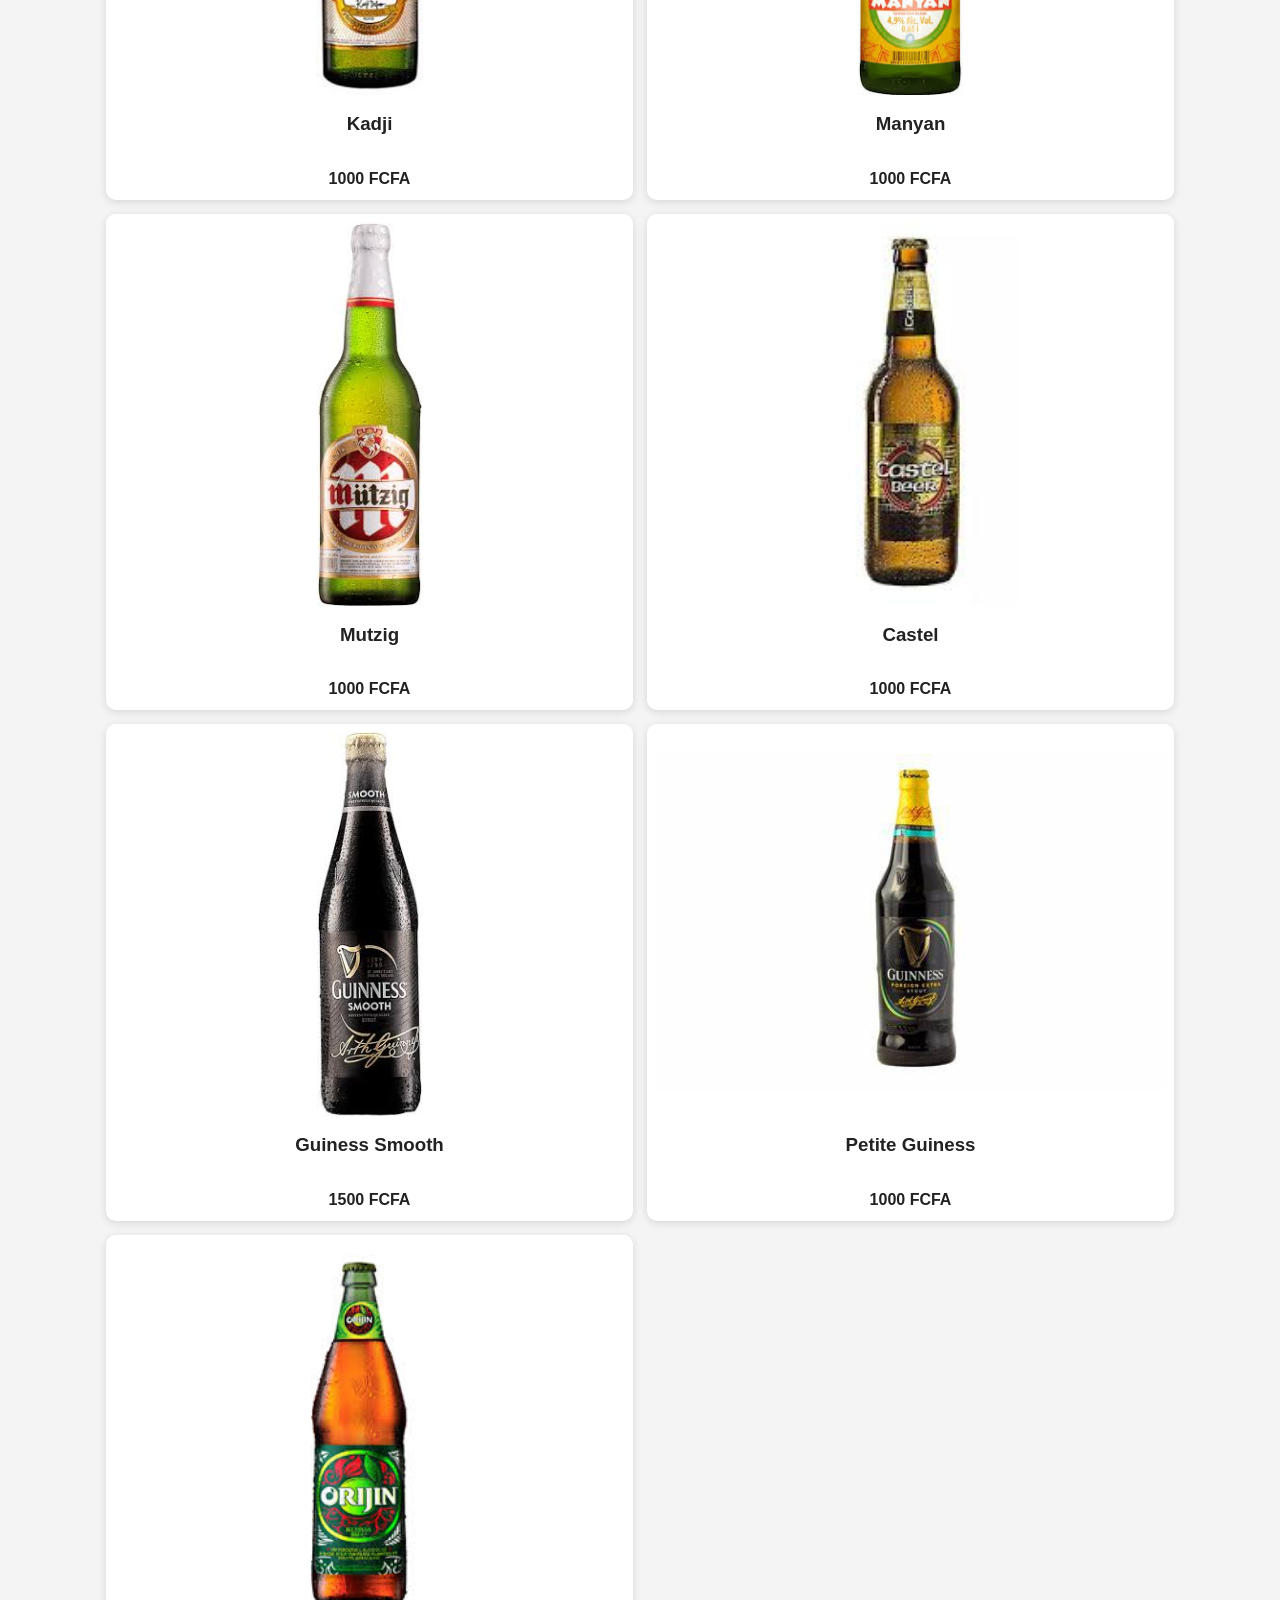
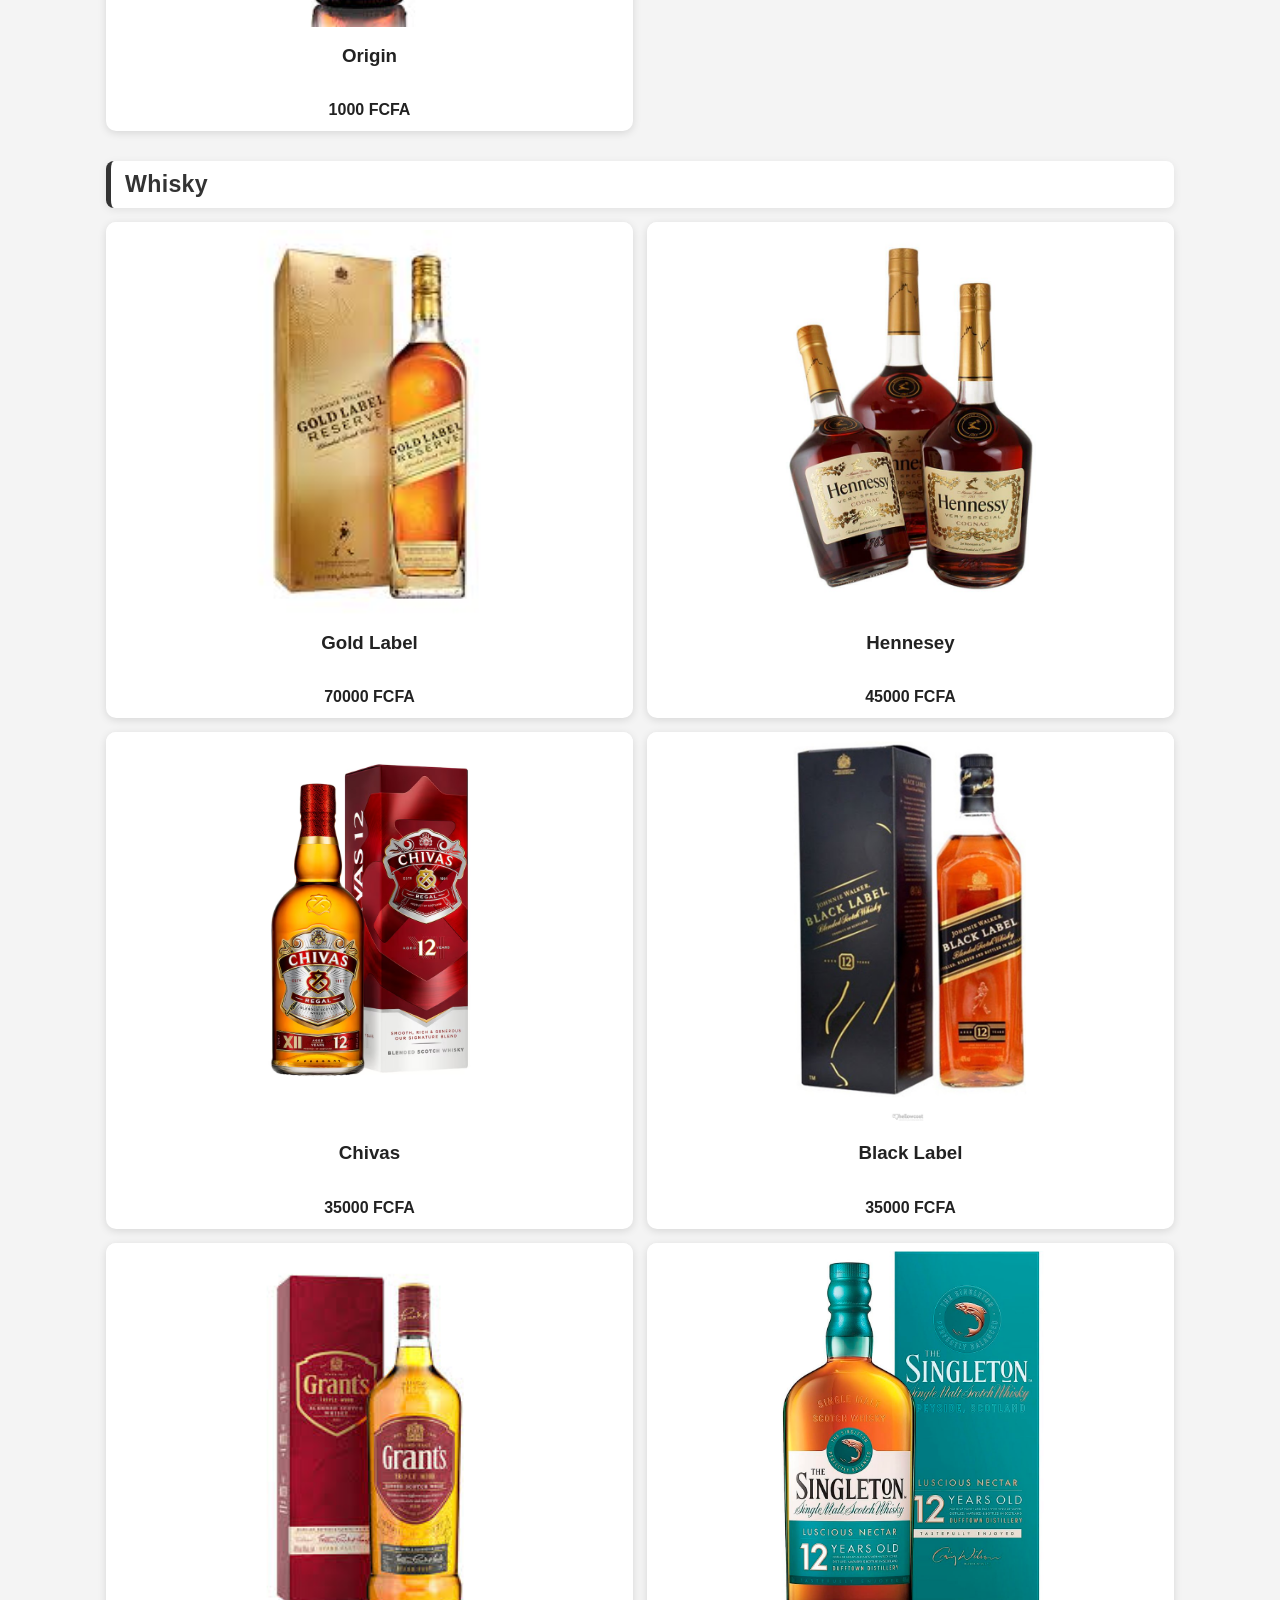
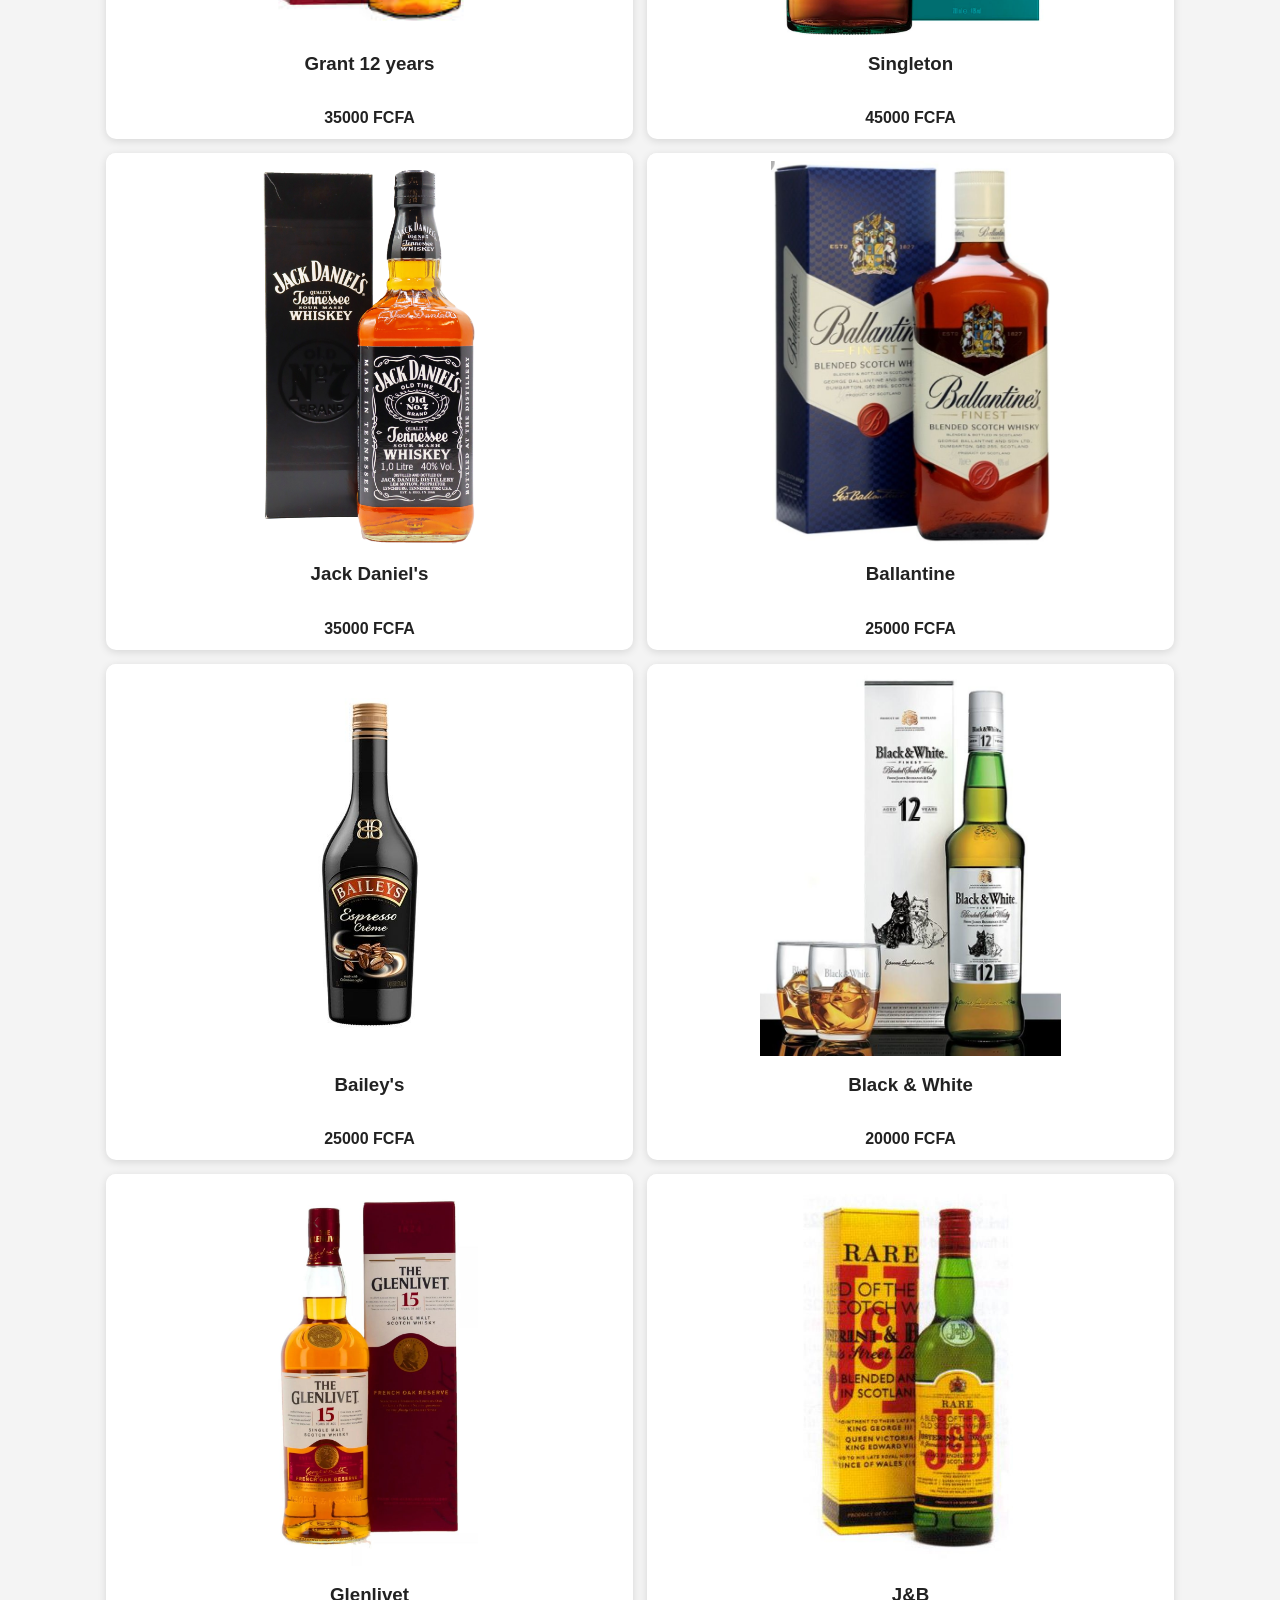
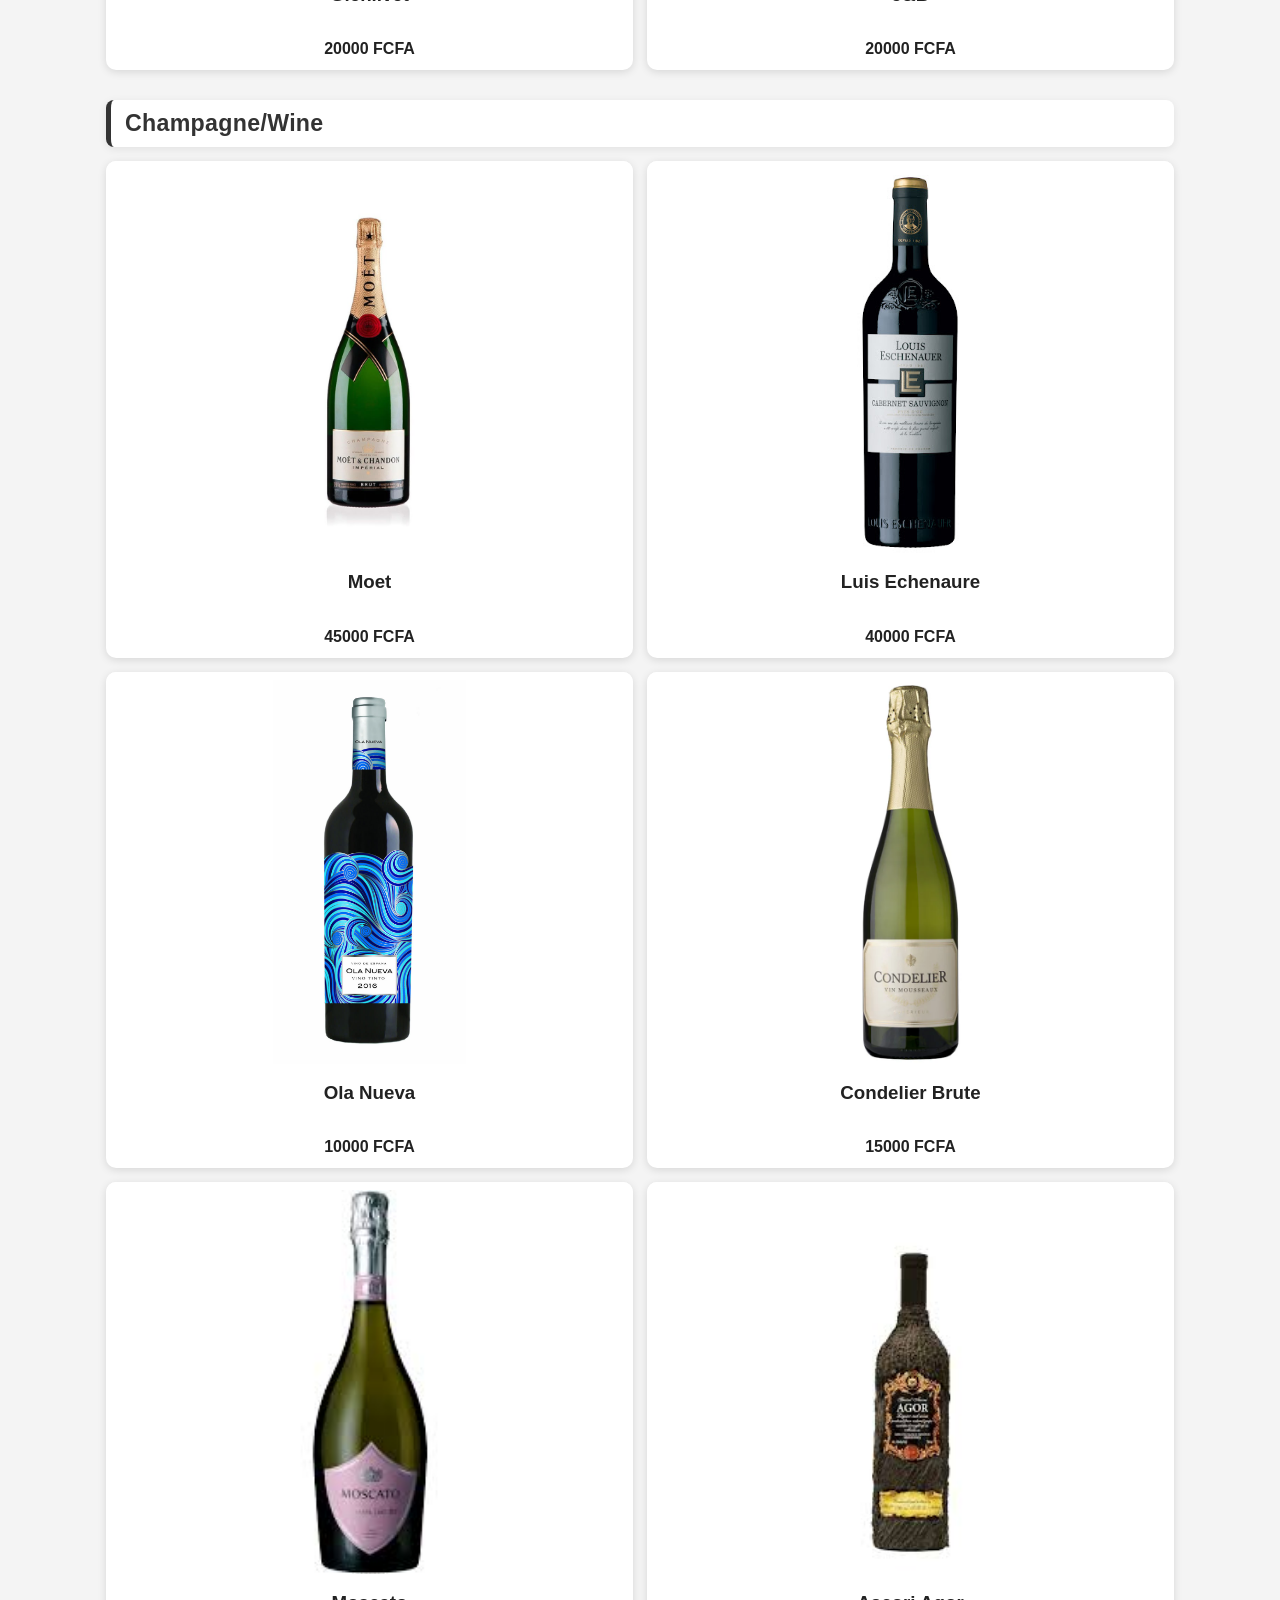
==== commit 810974e2: "update website" ====
--- a/menu.html
+++ b/menu.html
@@ -5,47 +5,52 @@
     <meta name="viewport" content="width=device-width, initial-scale=1.0">
     <title>Stainless Restaurant</title>
     <link rel="stylesheet" href="style.css">
+    <link rel="stylesheet" href="translations.css">
 </head>
-<body data-site-url="https://stainlessviplounge.netlify.app/" data-whatsapp-number="237686588985">
+<body class="menu-page" data-site-url="https://stainlessviplounge.versel.app/" data-whatsapp-number="237686588985">
+    <div class="language-toggle">
+        <button class="lang-btn active" data-lang="en" onclick="setLanguage('en')">English</button>
+        <button class="lang-btn" data-lang="fr" onclick="setLanguage('fr')">Francais</button>
+    </div>
     <header class="header">
         <img src="stainless.png" alt="Stainless logo" class="logo">
         <div class="restaurant-info">
             <!-- Restaurant Main Heading -->
             <h1>Stainless</h1>
             <p><em>VIP Lounge</em></p>
-            <p>📍 Edea Cameroon, Face Hopital Delangue</p>
-            <p>📞 +237686588985</p>
+            <p data-i18n="menu.location">📍 Edea Cameroon, Face Hopital Delangue</p>
+            <p data-i18n="menu.phone">📞 +237686588985</p>
         </div>
     </header>
 
     <section id="selected-item" class="selected-item" hidden>
-        <button type="button" id="selected-item-back" class="selected-item-back">&larr; Back to menu</button>
+        <button type="button" id="selected-item-back" class="selected-item-back" data-i18n="menu.backToMenu">&larr; Back to menu</button>
         <div id="selected-item-content" class="selected-item-content"></div>
     </section>
 
     <div class="buttons">
-        <button type="button" onclick="filterMenu('food')">Food</button>
-        <button type="button" onclick="filterMenu('soft-drinks')">Soft Drinks</button>
-        <button type="button" onclick="filterMenu('beer')">Beer</button>
-        <button type="button" onclick="filterMenu('whisky')">Whisky</button>
-        <button type="button" onclick="filterMenu('champagne')">Champagne/Wine</button>
-        <button type="button" onclick="filterMenu('all')">All</button>
+        <button type="button" onclick="filterMenu('food')" data-i18n="menu.filterFood">Food</button>
+        <button type="button" onclick="filterMenu('soft-drinks')" data-i18n="menu.filterSoftDrinks">Soft Drinks</button>
+        <button type="button" onclick="filterMenu('beer')" data-i18n="menu.filterBeer">Beer</button>
+        <button type="button" onclick="filterMenu('whisky')" data-i18n="menu.filterWhisky">Whisky</button>
+        <button type="button" onclick="filterMenu('champagne')" data-i18n="menu.filterChampagne">Champagne/Wine</button>
+        <button type="button" onclick="filterMenu('all')" data-i18n="menu.filterAll">All</button>
     </div>
 
     <div class="search">
-        <input type="text" id="search" placeholder="Search any menu item..." onkeyup="searchMenu()">
+        <input type="text" id="search" placeholder="Search any menu item..." data-i18n-placeholder="menu.searchPlaceholder" onkeyup="searchMenu()">
     </div>
 
     <section class="qr-section">
         <img id="qr-image" class="qr-image" alt="Menu QR code">
         <p id="qr-target" class="qr-target"></p>
-        <P>Welcome to Stainless</P>
-        <p>Scan this QR code to open this website menu.</p>
+        <p data-i18n="menu.welcome">Welcome to Stainless</p>
+        <p data-i18n="menu.scanQr">Scan this QR code to open this website menu.</p>
     </section>
 
     <main class="menu" id="menu">
         <!-- Food Section Heading -->
-        <h2 class="category-title">Food</h2>
+        <h2 class="category-title" data-i18n="menu.categoryFood">Food</h2>
         <div class="menu-grid" id="food-grid">
             <div class="card food" data-name="monday bouillon de poisson" data-category="food" data-image="Bouillon.png" data-price="1000 FCFA">
                 <img src="Bouillon.png" alt="Bouillon de Poisson">
@@ -128,7 +133,7 @@
         </div>
 
         <!-- Soft Drinks Section Heading -->
-        <h2 class="category-title">Soft Drinks</h2>
+        <h2 class="category-title" data-i18n="menu.categorySoftDrinks">Soft Drinks</h2>
         <div class="menu-grid" id="soft-drinks-grid">
             <div class="card soft-drinks" data-name="malta guinness" data-category="soft-drinks" data-image="Malta.png" data-price="1000 FCFA">
                 <img src="Malta.png" alt="Malta Guinness">
@@ -197,7 +202,7 @@
             </div>
         </div>
         <!-- Beer Section Heading -->
-        <h2 class="category-title">Beer</h2>
+        <h2 class="category-title" data-i18n="menu.categoryBeer">Beer</h2>
         <div class="menu-grid" id="beer-grid">
             <div class="card beer" data-name="heineken" data-category="beer" data-image="Heineken.png" data-price="1500 FCFA">
                 <img src="Heineken.png" alt="Heineken">
@@ -287,7 +292,7 @@
         </div>
 
         <!-- Whisky Section Heading -->
-        <h2 class="category-title">Whisky</h2>
+        <h2 class="category-title" data-i18n="menu.categoryWhisky">Whisky</h2>
         <div class="menu-grid" id="whisky-grid">
             <div class="card whisky" data-name="Gold label" data-category="whisky" data-image="Gold.png" data-price="70000 FCFA">
                 <img src="Gold.png" alt="Gold Label">
@@ -299,7 +304,7 @@
                 <h3>Hennesey</h3>
                 <p>45000 FCFA</p>
             </div>
-            <div class="card whisky" data-nmae="Chivas" data-category="whisky" data-image="Chivas.png" data-price="35000 FCFA">
+            <div class="card whisky" data-name="Chivas" data-category="whisky" data-image="Chivas.png" data-price="35000 FCFA">
                 <img src="Chivas.png" alt="Chivas">
                 <h3>Chivas</h3>
                 <p>35000 FCFA</p>
@@ -319,7 +324,7 @@
                 <h3>Singleton</h3>
                 <p>45000 FCFA</p>
             </div>
-            <div class="card whisky" date-name="Jack Daniel's" data-category="whisky" data-image="Jack.png" data-price="35000 FCFA">
+            <div class="card whisky" data-name="Jack Daniel's" data-category="whisky" data-image="Jack.png" data-price="35000 FCFA">
                 <img src="Jack.png" alt="Jack Daniel's">
                 <h3>Jack Daniel's</h3>
                 <p>35000 FCFA</p>
@@ -334,24 +339,24 @@
                 <h3>Bailey's</h3>
                 <p>25000 FCFA</p>
             </div>
-            <div class="card whisky" date-name="Black & White" data-category="whisky" data-image="black&white.png" data-price="20000 FCFA">
+            <div class="card whisky" data-name="Black & White" data-category="whisky" data-image="black&white.png" data-price="20000 FCFA">
                 <img src="black&white.png" alt="Black & White">
                 <h3>Black & White</h3>
                 <p>20000 FCFA</p>
             </div>
-            <div class="card whisky" date-name="Glenlivet" data-category="whisky" data-image="Glenlivet  (1).png" data-price="20000 FCFA">
+            <div class="card whisky" data-name="Glenlivet" data-category="whisky" data-image="Glenlivet  (1).png" data-price="20000 FCFA">
                 <img src="Glenlivet  (1).png" alt="Glenlivet">
                 <h3>Glenlivet</h3>
                 <p>20000 FCFA</p>
             </div>
-            <div class="card whisky" date-name="J&B" data-category="whisky" data-image="J&B.png" data-price="20000 FCFA">
+            <div class="card whisky" data-name="J&B" data-category="whisky" data-image="J&B.png" data-price="20000 FCFA">
                 <img src="J&B.png" alt="J&B">
                 <h3>J&B</h3>
                 <p>20000 FCFA</p>
             </div>
         </div>
         <!-- Champagne/Wine Section Heading -->
-        <h2 class="category-title">Champagne/Wine</h2>
+        <h2 class="category-title" data-i18n="menu.categoryChampagne">Champagne/Wine</h2>
         <div class="menu-grid" id="champagne-grid">
             <div class="card champagne" data-name="moet" data-category="champagne" data-image="Moet.png" data-price="45000 FCFA">
                 <img src="Moet.png" alt="Moet">
@@ -418,10 +423,12 @@
             <h3>Vieux Moulin</h3>
             <p>6000</p>
         </div>
+        </div>
     </main>
 
-    <button type="button" id="floating-order-button" class="floating-order-button">Order Food on WhatsApp</button>
-
+    <button type="button" id="floating-order-button" class="floating-order-button" data-i18n="menu.orderFloating">Order Food on WhatsApp</button>
+
+    <script src="translations.js"></script>
     <script src="script.js"></script>
 </body>
 </html>
--- a/style.css
+++ b/style.css
@@ -28,6 +28,11 @@
 .restaurant-info h1,
 .restaurant-info p {
     margin: 4px 0;
+}
+
+.restaurant-info p {
+    font-size: 0.9rem;
+    line-height: 1.3;
 }
 
 .buttons {
--- a/translations.css
+++ b/translations.css
@@ -0,0 +1,52 @@
+/* Language Toggle */
+.language-toggle {
+    position: fixed;
+    top: 16px;
+    right: 16px;
+    z-index: 1000;
+    display: flex;
+    gap: 8px;
+    background-color: rgba(0, 0, 0, 0.3);
+    padding: 8px 12px;
+    border-radius: 20px;
+    backdrop-filter: blur(4px);
+}
+
+.lang-btn {
+    background: none;
+    border: none;
+    color: #fff;
+    padding: 6px 12px;
+    border-radius: 12px;
+    cursor: pointer;
+    font-weight: 600;
+    font-size: 0.9rem;
+    transition: all 0.3s ease;
+}
+
+.lang-btn:hover {
+    background-color: rgba(255, 255, 255, 0.1);
+}
+
+.lang-btn.active {
+    background-color: #333;
+    color: #fff;
+}
+
+.menu-page .language-toggle {
+    background-color: rgba(255, 255, 255, 0.9);
+    box-shadow: 0 2px 8px rgba(0, 0, 0, 0.15);
+}
+
+.menu-page .lang-btn {
+    color: #333;
+}
+
+.menu-page .lang-btn:hover {
+    background-color: rgba(0, 0, 0, 0.08);
+}
+
+.menu-page .lang-btn.active {
+    background-color: #333;
+    color: #fff;
+}
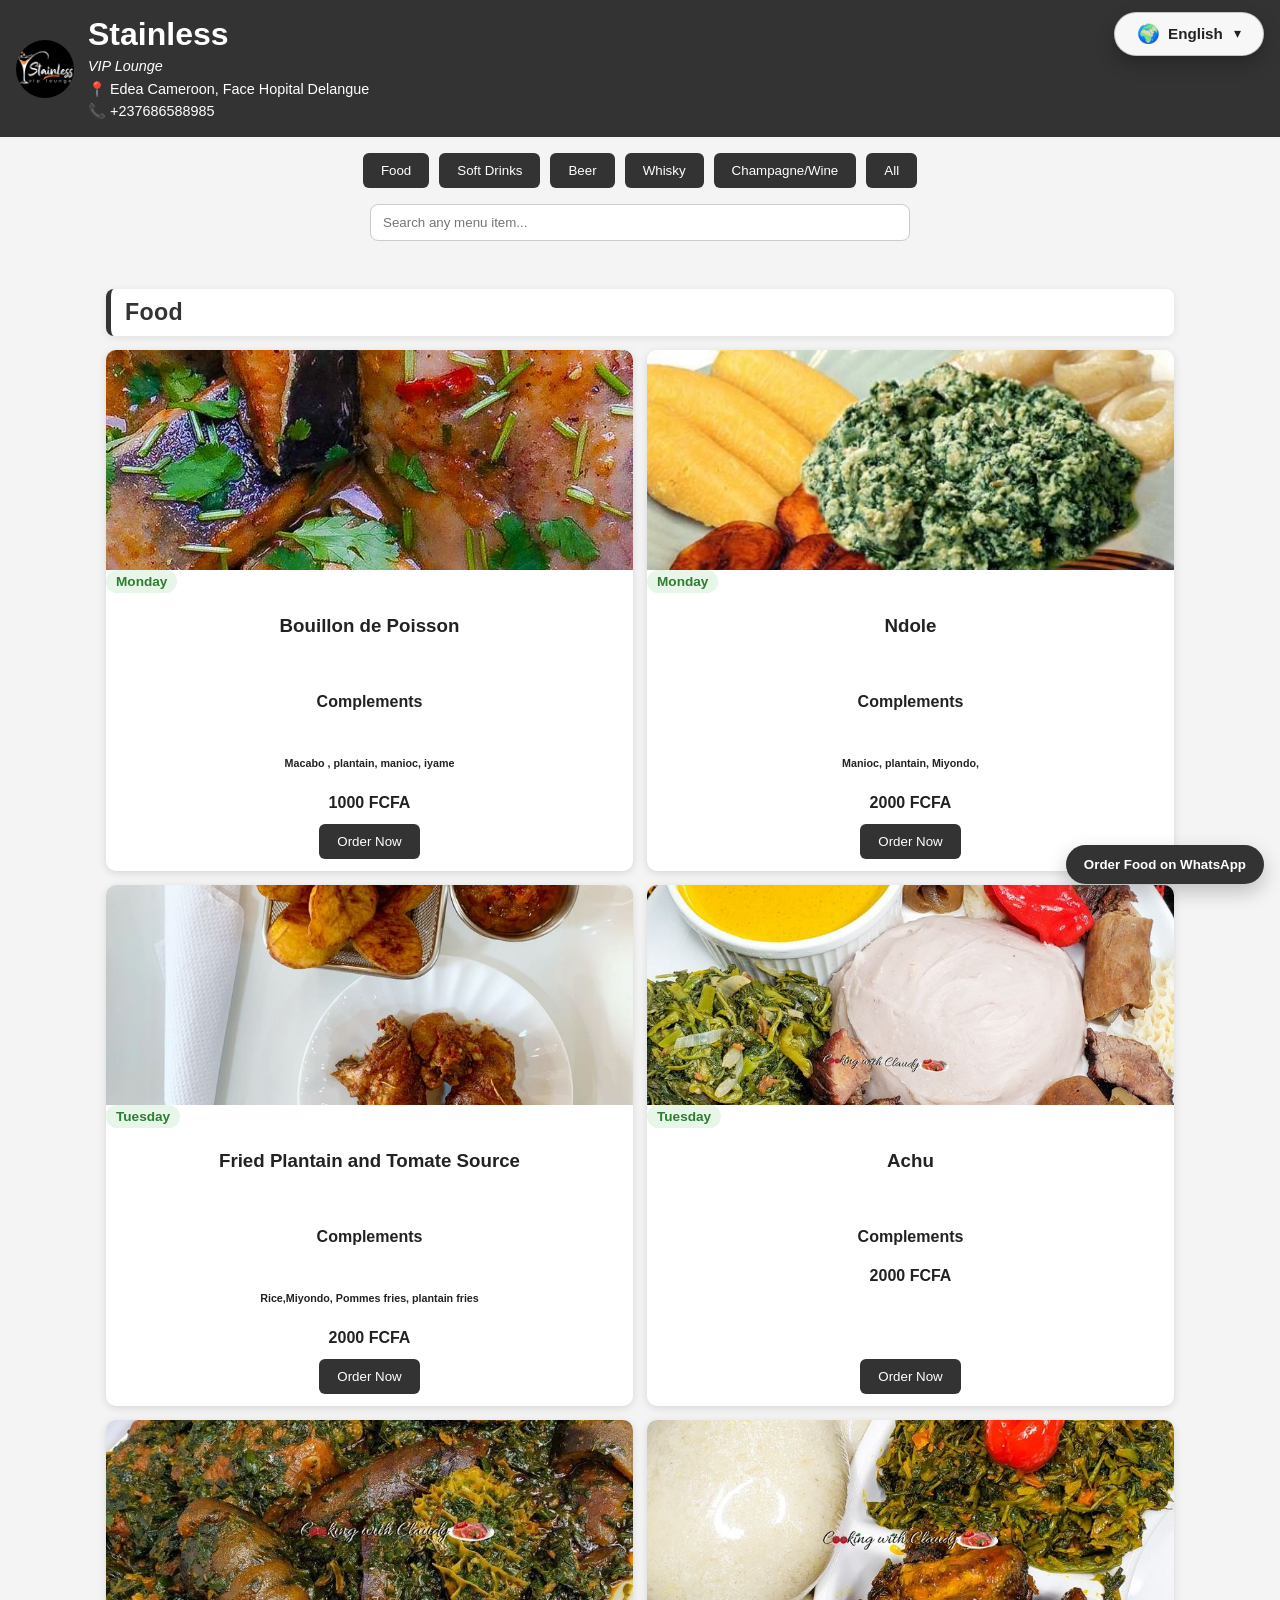
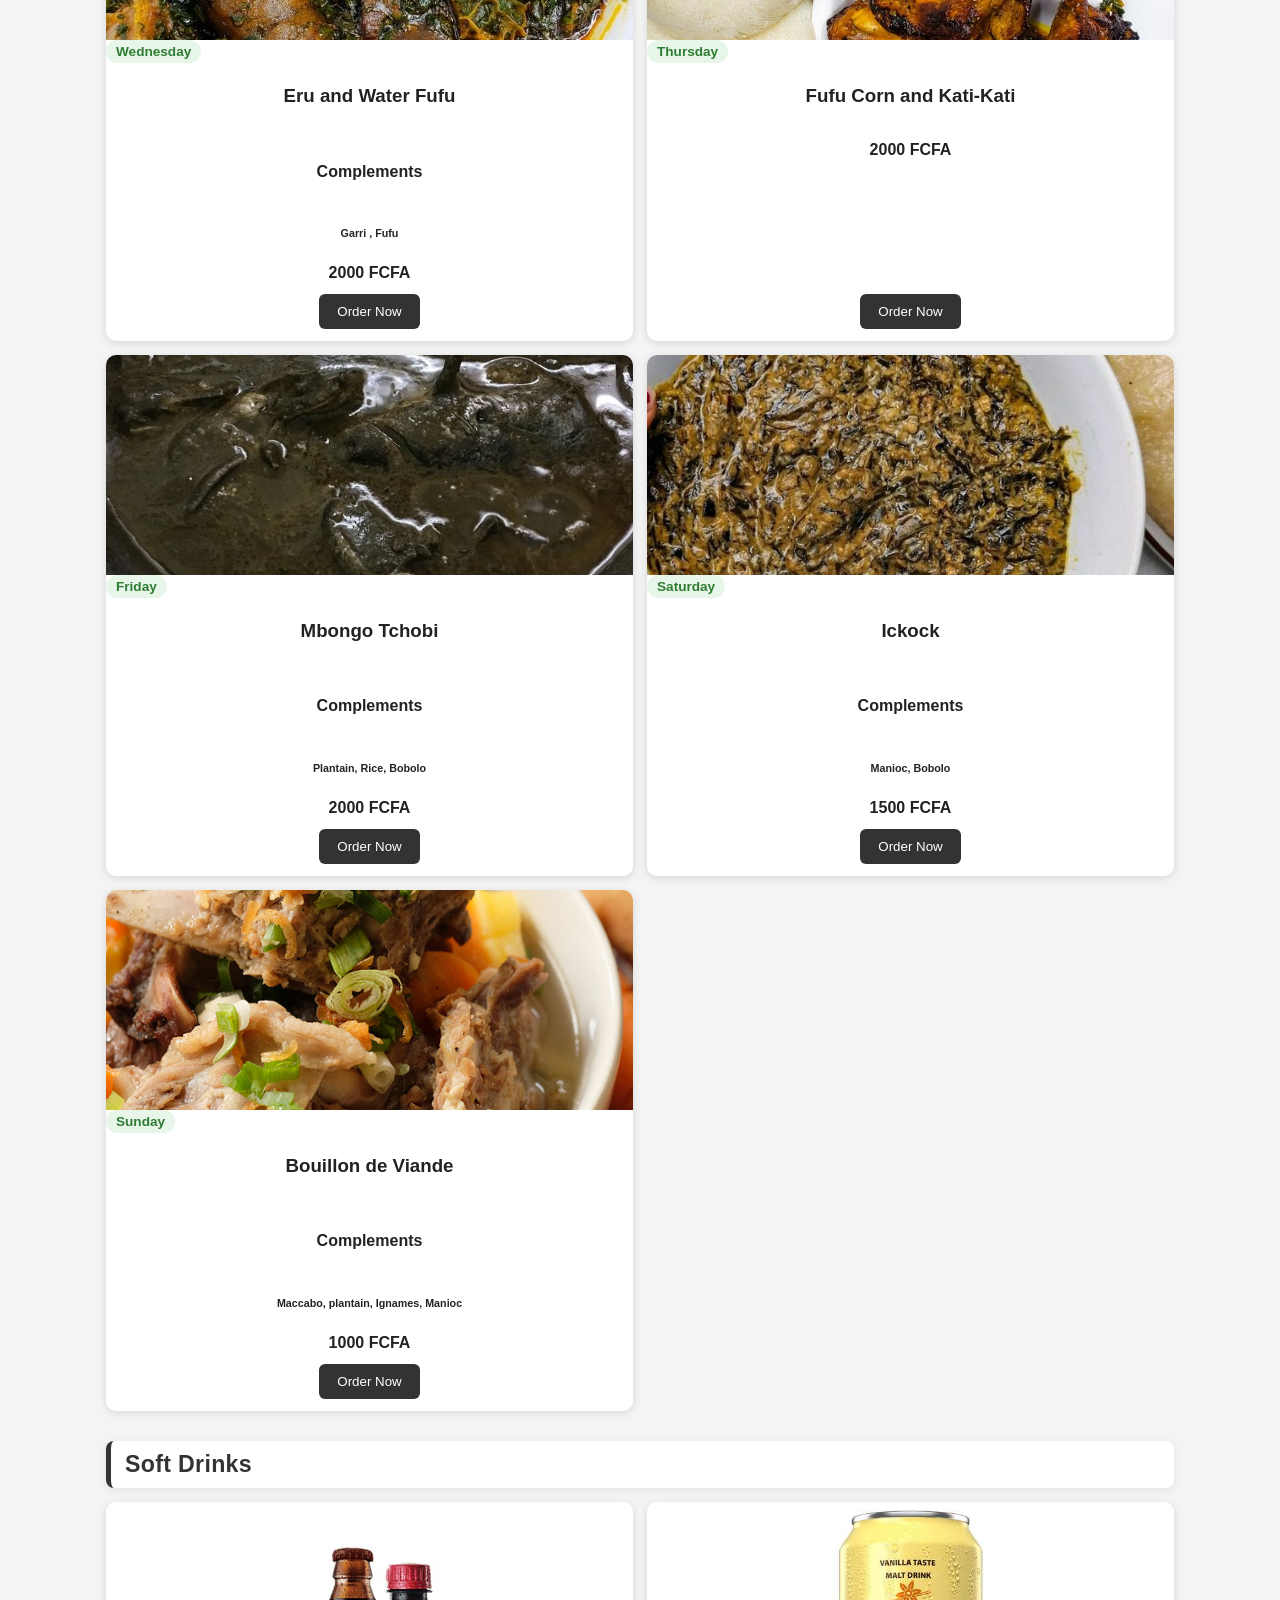
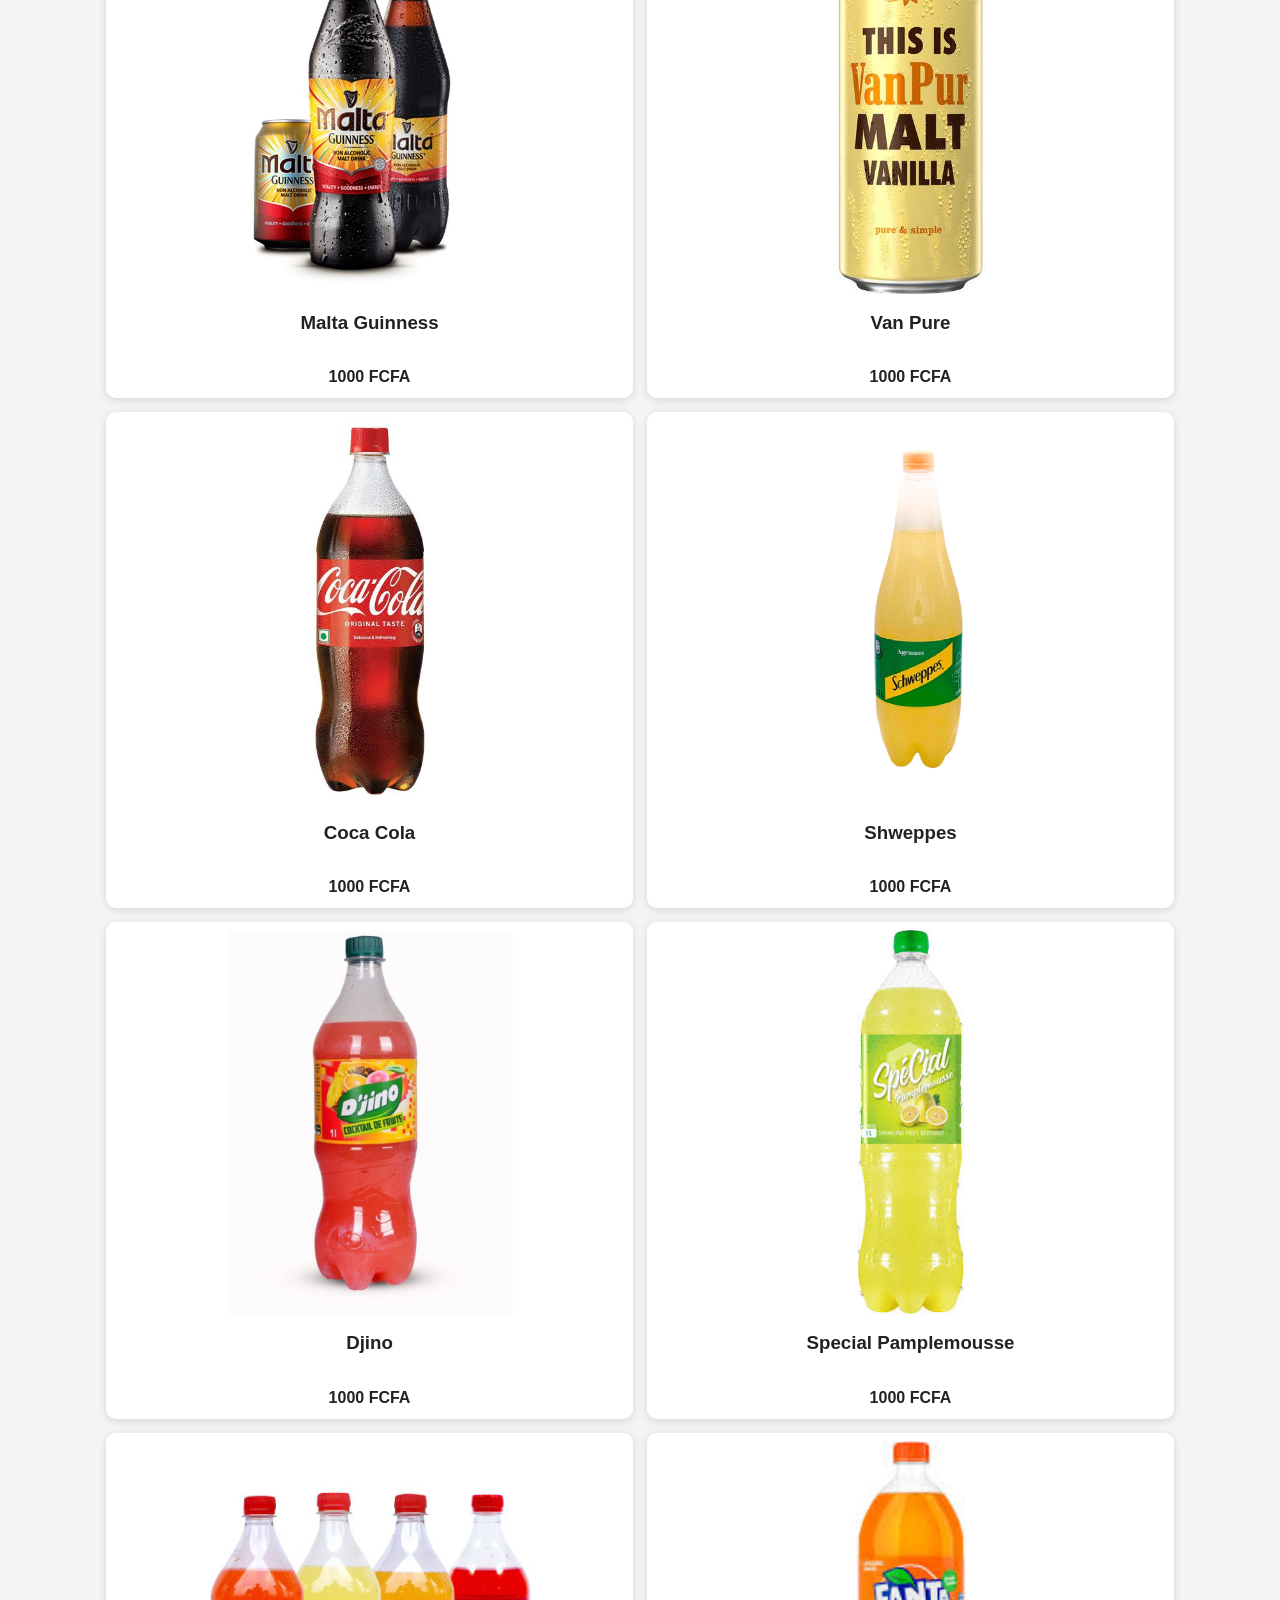
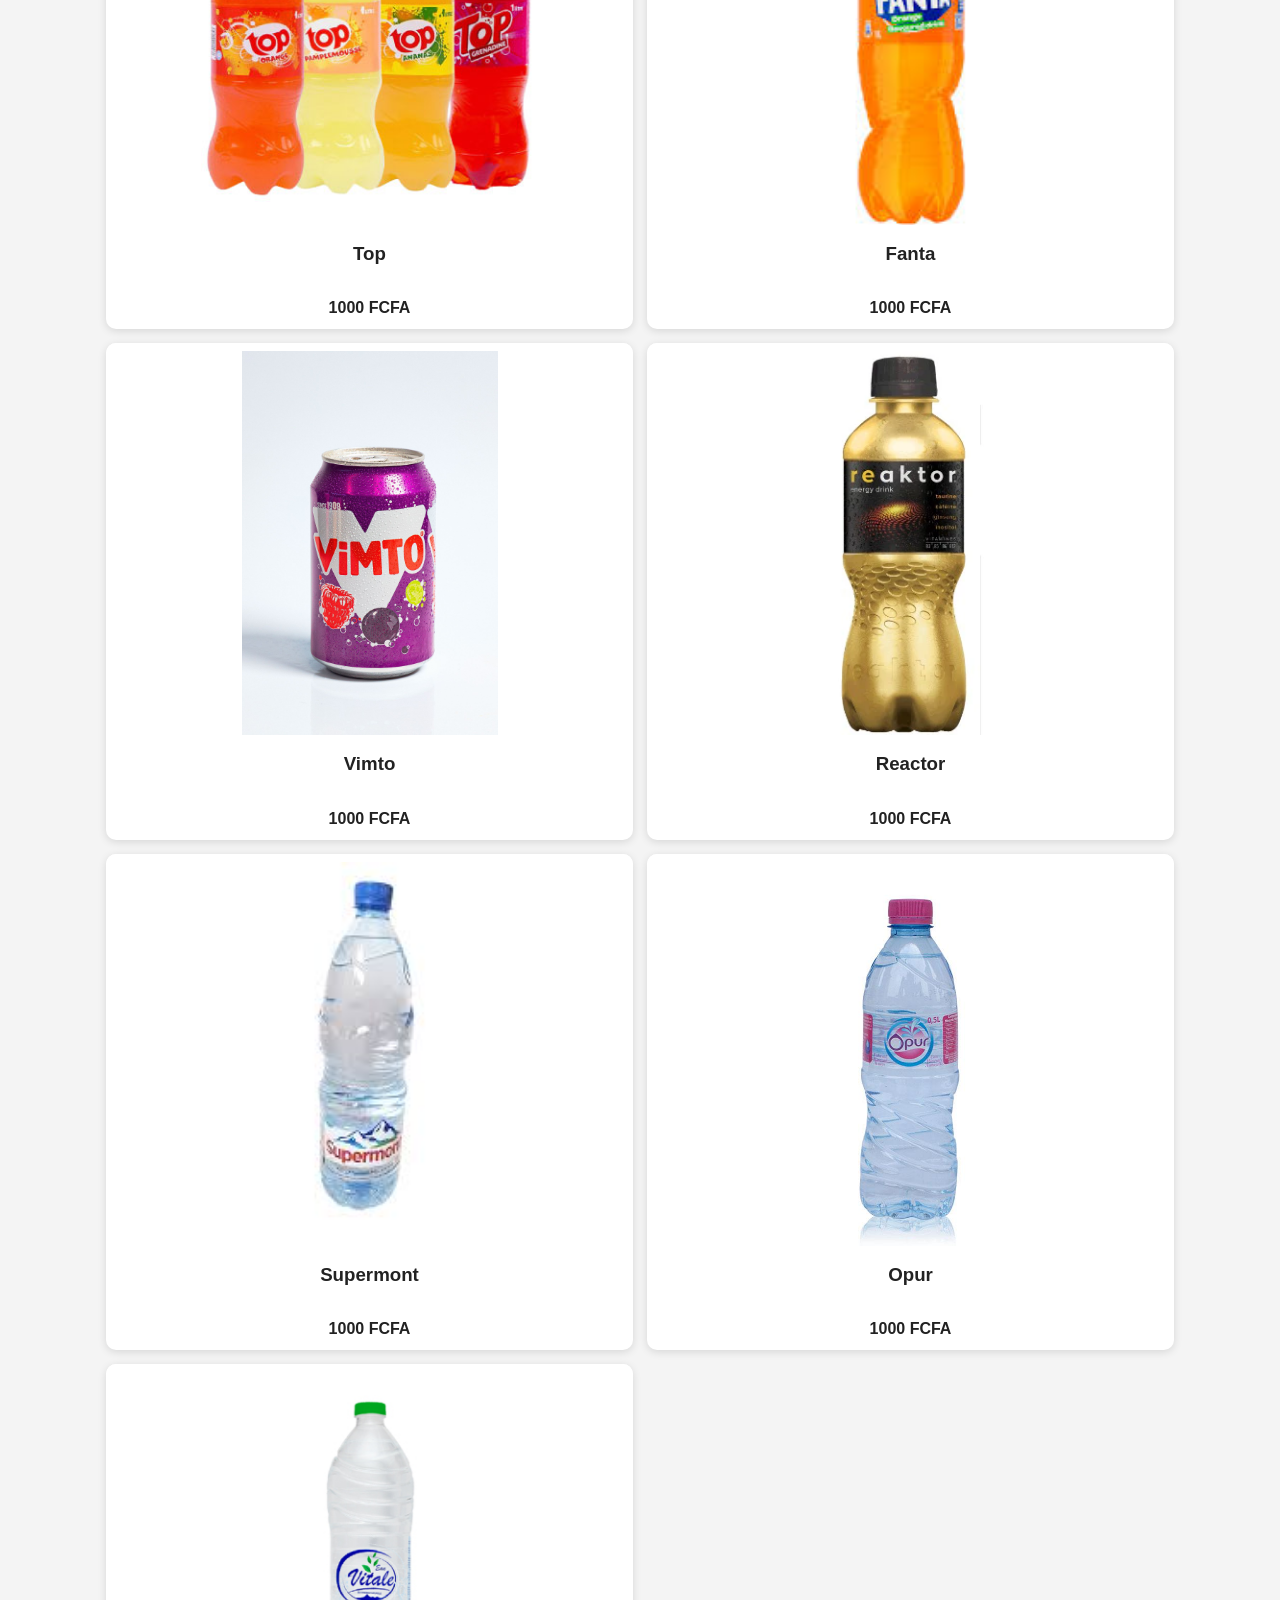
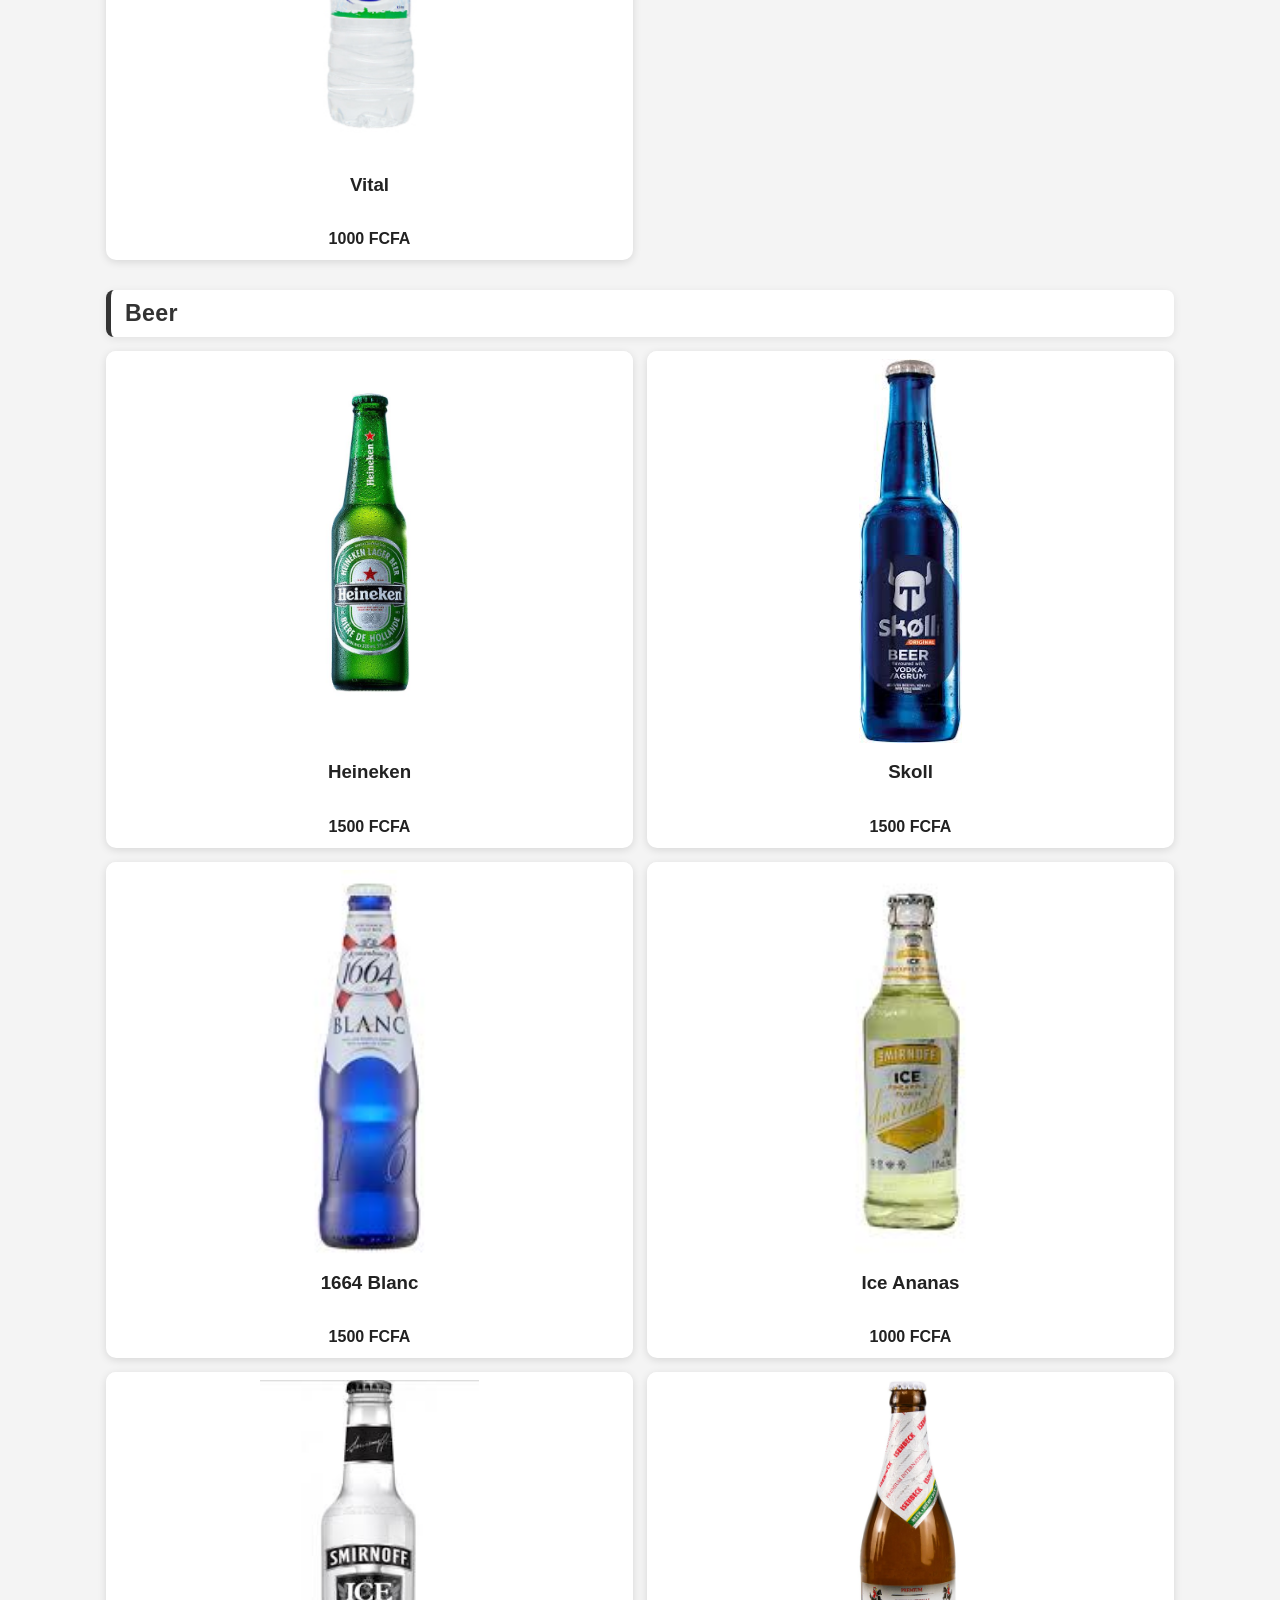
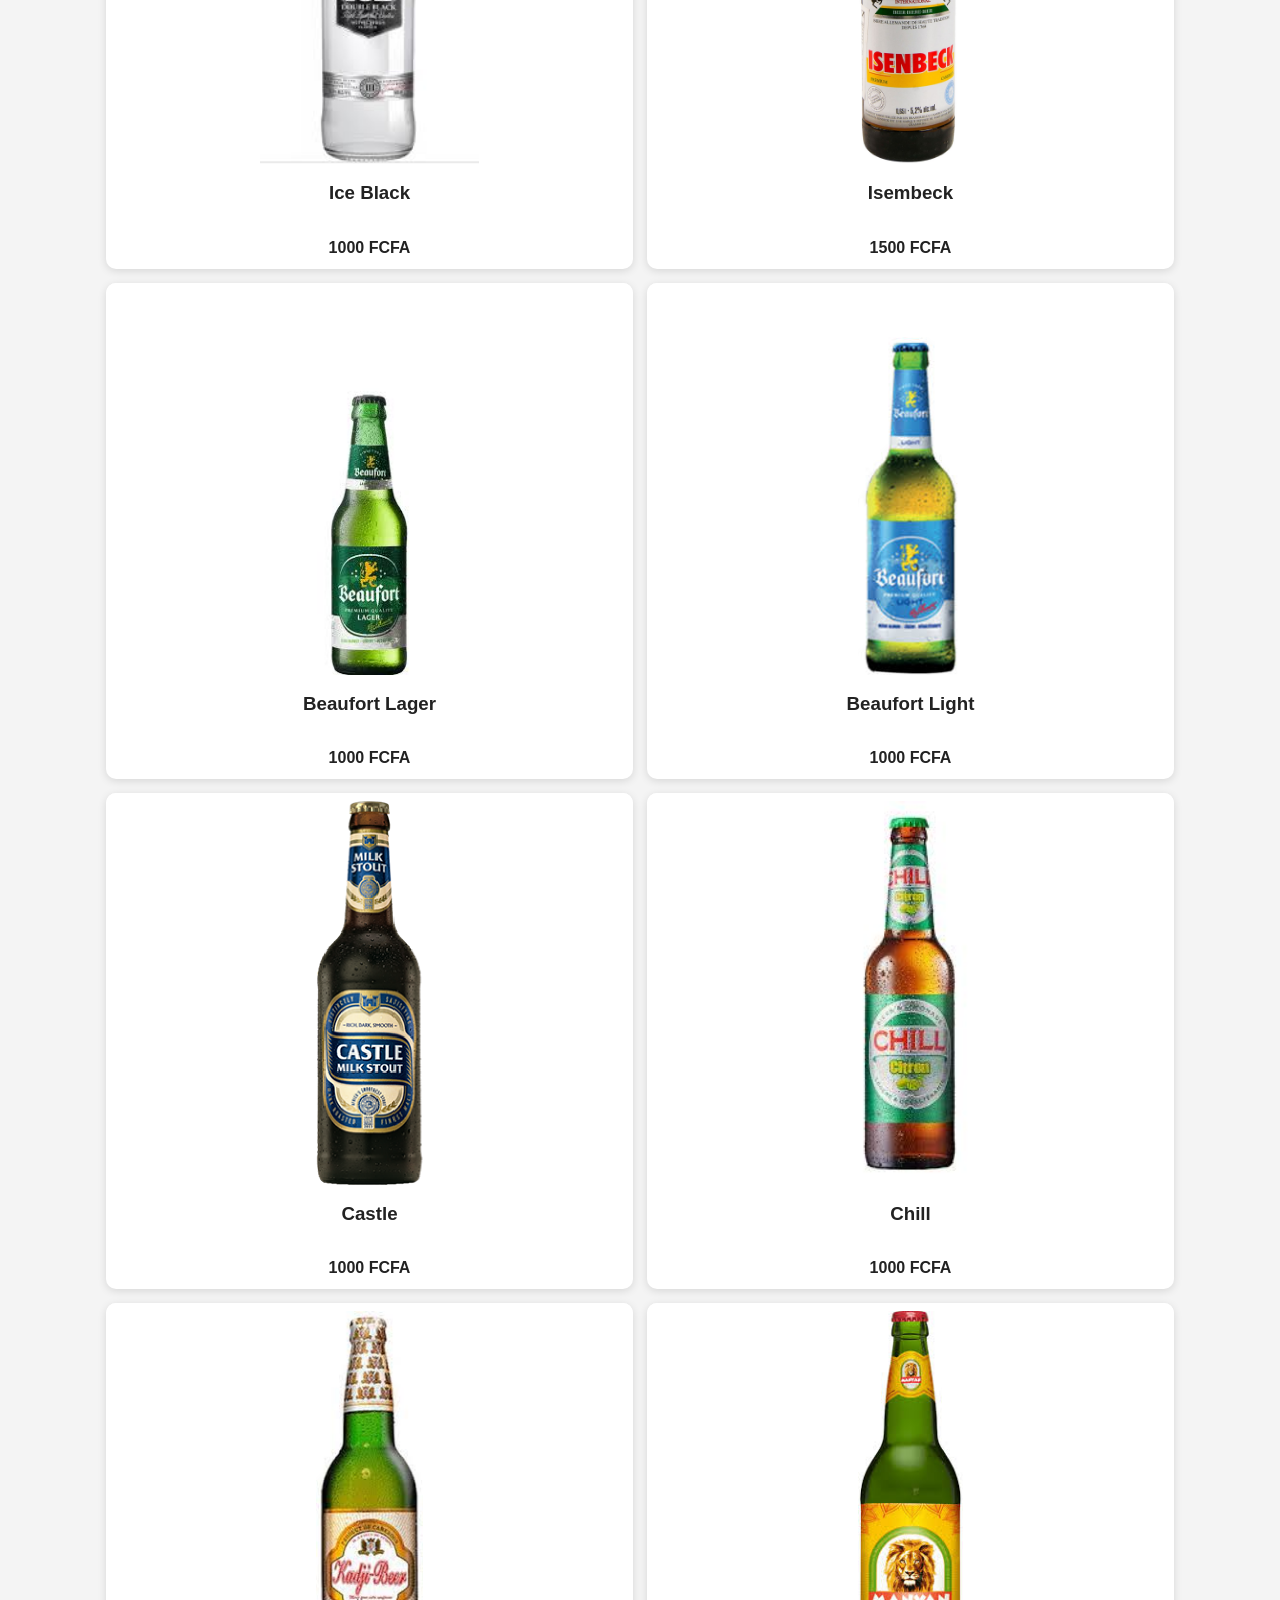
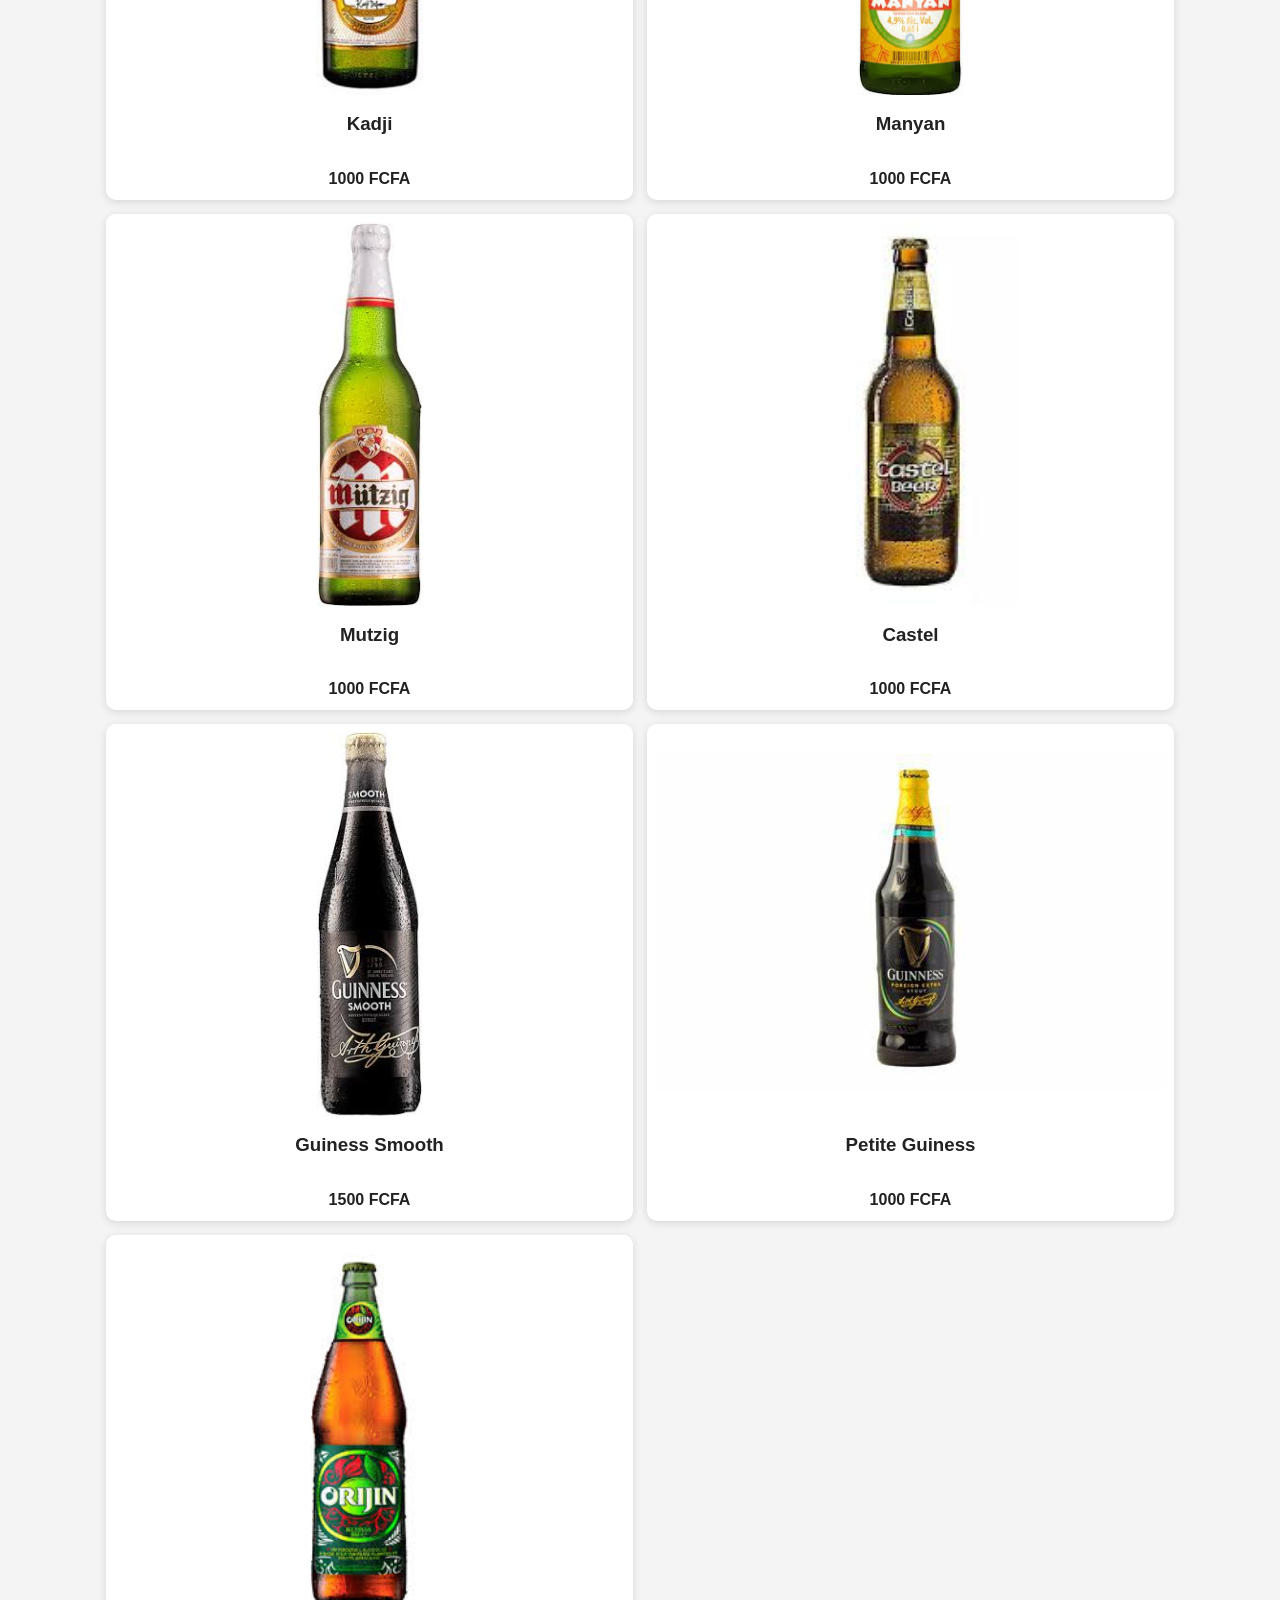
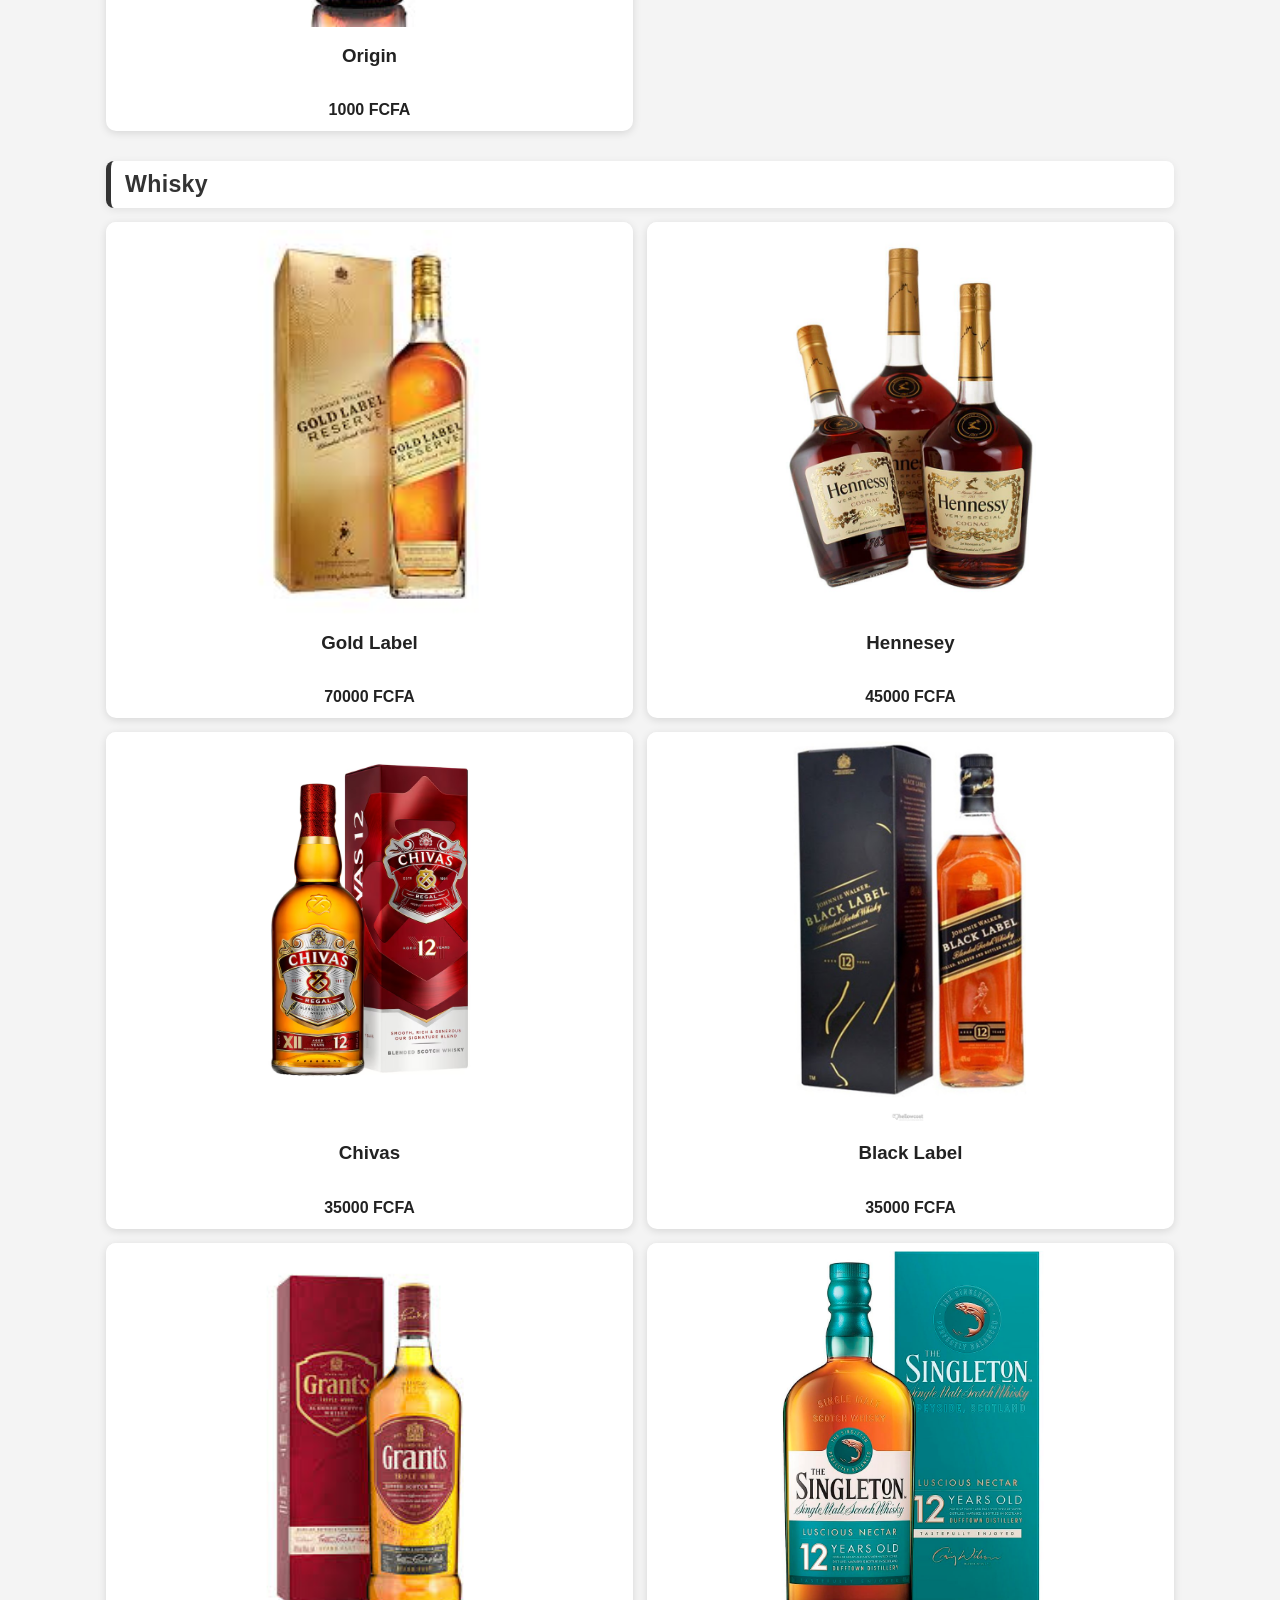
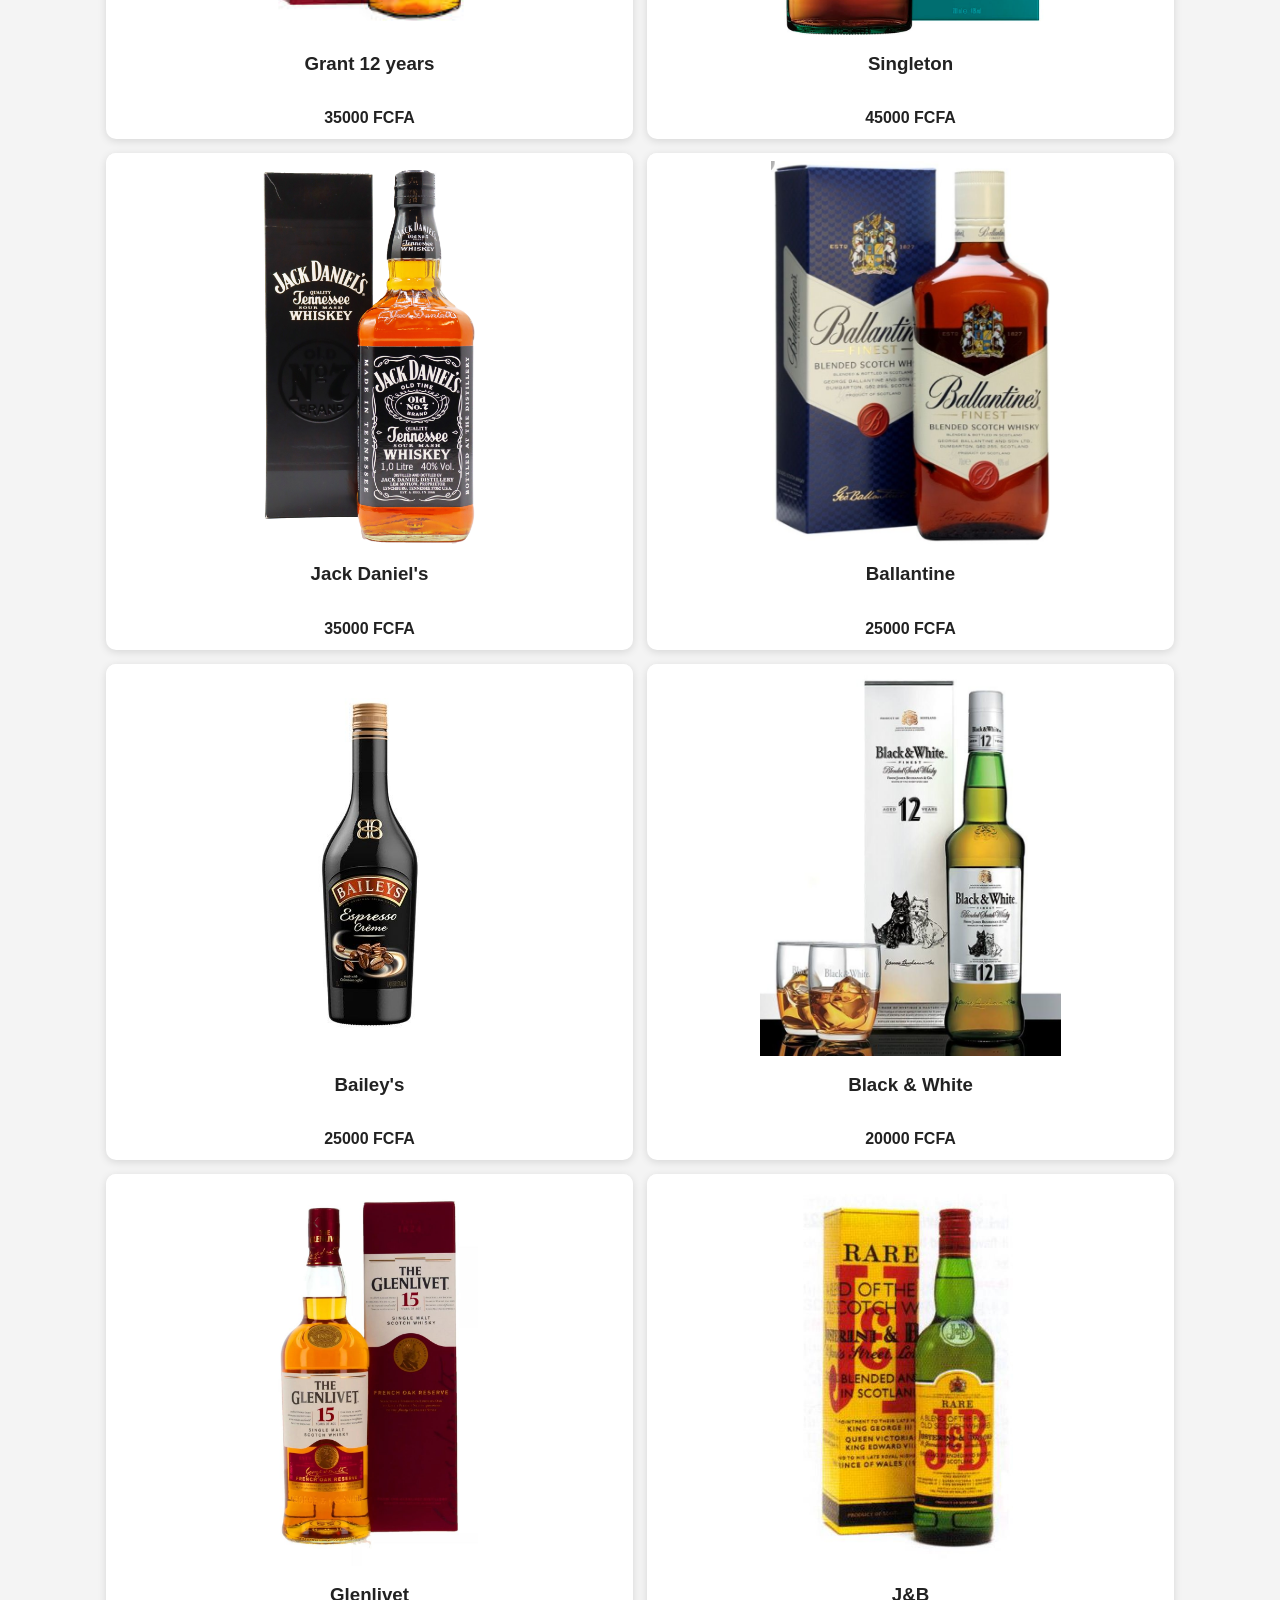
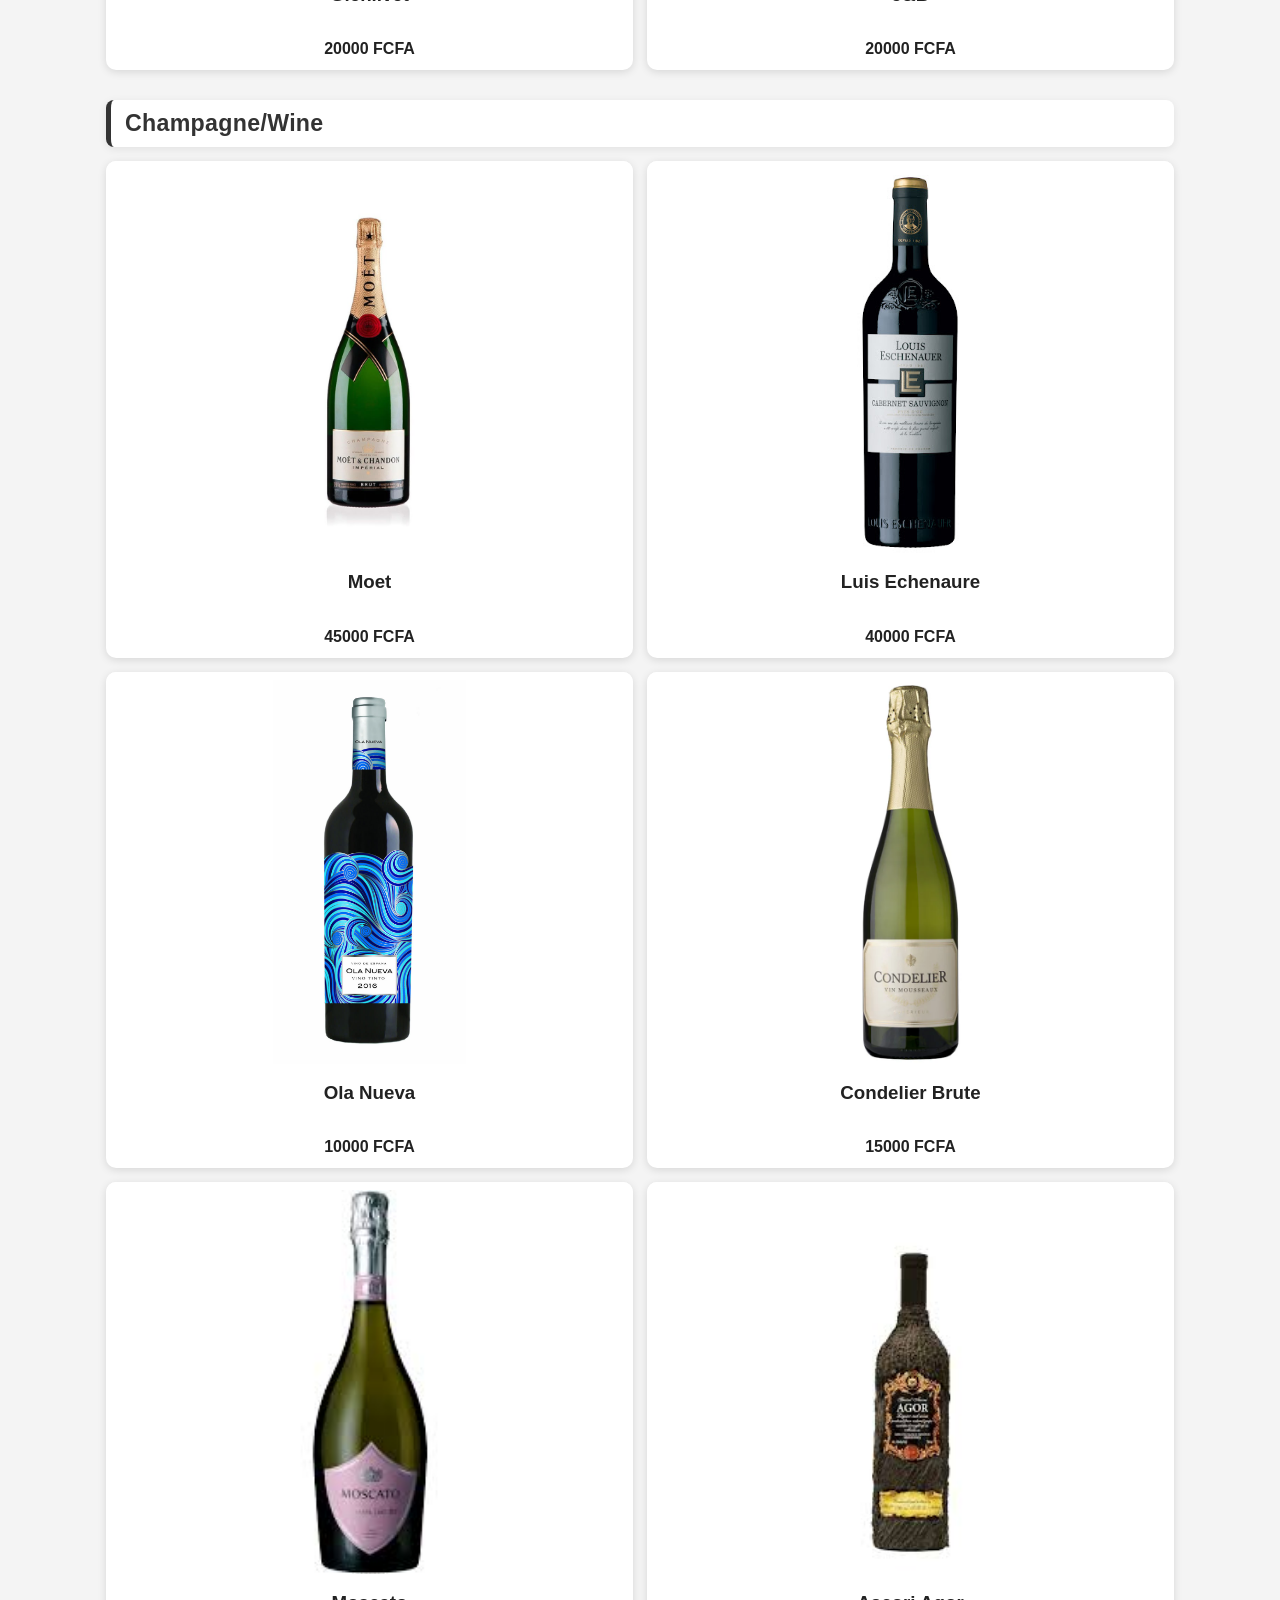
==== commit 00e9116e: "update files" ====
--- a/menu.html
+++ b/menu.html
@@ -8,10 +8,6 @@
     <link rel="stylesheet" href="translations.css">
 </head>
 <body class="menu-page" data-site-url="https://stainlessviplounge.versel.app/" data-whatsapp-number="237686588985">
-    <div class="language-toggle">
-        <button class="lang-btn active" data-lang="en" onclick="setLanguage('en')">English</button>
-        <button class="lang-btn" data-lang="fr" onclick="setLanguage('fr')">Francais</button>
-    </div>
     <header class="header">
         <img src="stainless.png" alt="Stainless logo" class="logo">
         <div class="restaurant-info">
@@ -20,6 +16,17 @@
             <p><em>VIP Lounge</em></p>
             <p data-i18n="menu.location">📍 Edea Cameroon, Face Hopital Delangue</p>
             <p data-i18n="menu.phone">📞 +237686588985</p>
+        </div>
+        <div class="language-toggle" id="language-toggle">
+            <button type="button" class="language-trigger" id="language-trigger" aria-label="Change language" aria-expanded="false" aria-controls="language-menu">
+                <span class="language-globe" aria-hidden="true">🌍</span>
+                <span class="language-current" id="language-current-label">English</span>
+                <span class="language-caret" aria-hidden="true">▾</span>
+            </button>
+            <div class="language-menu" id="language-menu" hidden>
+                <a href="#" class="lang-option active" data-lang="en">English</a>
+                <a href="#" class="lang-option" data-lang="fr">Francais</a>
+            </div>
         </div>
     </header>
 
--- a/translations.css
+++ b/translations.css
@@ -1,52 +1,125 @@
-/* Language Toggle */
+/* Floating language selector */
 .language-toggle {
     position: fixed;
     top: 16px;
     right: 16px;
-    z-index: 1000;
-    display: flex;
-    gap: 8px;
-    background-color: rgba(0, 0, 0, 0.3);
-    padding: 8px 12px;
-    border-radius: 20px;
-    backdrop-filter: blur(4px);
+    z-index: 1400;
 }
 
-.lang-btn {
-    background: none;
-    border: none;
+.language-trigger {
+    min-width: 150px;
+    height: 44px;
+    padding: 0 12px;
+    border-radius: 999px;
+    border: 1px solid rgba(255, 255, 255, 0.45);
+    background-color: rgba(0, 0, 0, 0.5);
     color: #fff;
-    padding: 6px 12px;
-    border-radius: 12px;
+    font-size: 0.95rem;
+    line-height: 1.1;
+    display: inline-flex;
+    align-items: center;
+    justify-content: center;
+    gap: 8px;
     cursor: pointer;
-    font-weight: 600;
-    font-size: 0.9rem;
-    transition: all 0.3s ease;
+    box-shadow: 0 8px 18px rgba(0, 0, 0, 0.25);
 }
 
-.lang-btn:hover {
+.language-globe {
+    font-size: 1.15rem;
+}
+
+.language-current {
+    font-weight: 700;
+    min-width: 58px;
+    text-align: left;
+}
+
+.language-caret {
+    font-size: 0.9rem;
+}
+
+.language-menu {
+    position: absolute;
+    top: 56px;
+    right: 0;
+    width: 140px;
+    padding: 6px;
+    border-radius: 10px;
+    background-color: rgba(20, 20, 20, 0.92);
+    border: 1px solid rgba(255, 255, 255, 0.2);
+    display: flex;
+    flex-direction: column;
+    gap: 4px;
+}
+
+.language-menu[hidden] {
+    display: none;
+}
+
+.lang-option {
+    display: block;
+    text-decoration: none;
+    color: #fff;
+    font-weight: 600;
+    padding: 8px 10px;
+    border-radius: 8px;
+    text-align: center;
+    background: transparent;
+}
+
+.lang-option:hover {
     background-color: rgba(255, 255, 255, 0.1);
 }
 
-.lang-btn.active {
+.lang-option.active {
+    background-color: #333;
+}
+
+.menu-page .language-trigger {
+    background-color: rgba(255, 255, 255, 0.96);
+    border-color: rgba(0, 0, 0, 0.2);
+    color: #222;
+}
+
+.menu-page .header {
+    position: relative;
+    padding-right: 180px;
+}
+
+.menu-page .language-toggle {
+    position: absolute;
+    top: 12px;
+    right: 16px;
+    z-index: 10;
+}
+
+.menu-page .language-menu {
+    background-color: rgba(255, 255, 255, 0.98);
+    border-color: rgba(0, 0, 0, 0.16);
+}
+
+.menu-page .lang-option {
+    color: #222;
+}
+
+.menu-page .lang-option:hover {
+    background-color: rgba(0, 0, 0, 0.08);
+}
+
+.menu-page .lang-option.active {
     background-color: #333;
     color: #fff;
 }
 
-.menu-page .language-toggle {
-    background-color: rgba(255, 255, 255, 0.9);
-    box-shadow: 0 2px 8px rgba(0, 0, 0, 0.15);
+@media (max-width: 720px) {
+    .menu-page .header {
+        padding-right: 16px;
+        flex-wrap: wrap;
+    }
+
+    .menu-page .language-toggle {
+        position: static;
+        margin-left: auto;
+        margin-top: 8px;
+    }
 }
-
-.menu-page .lang-btn {
-    color: #333;
-}
-
-.menu-page .lang-btn:hover {
-    background-color: rgba(0, 0, 0, 0.08);
-}
-
-.menu-page .lang-btn.active {
-    background-color: #333;
-    color: #fff;
-}
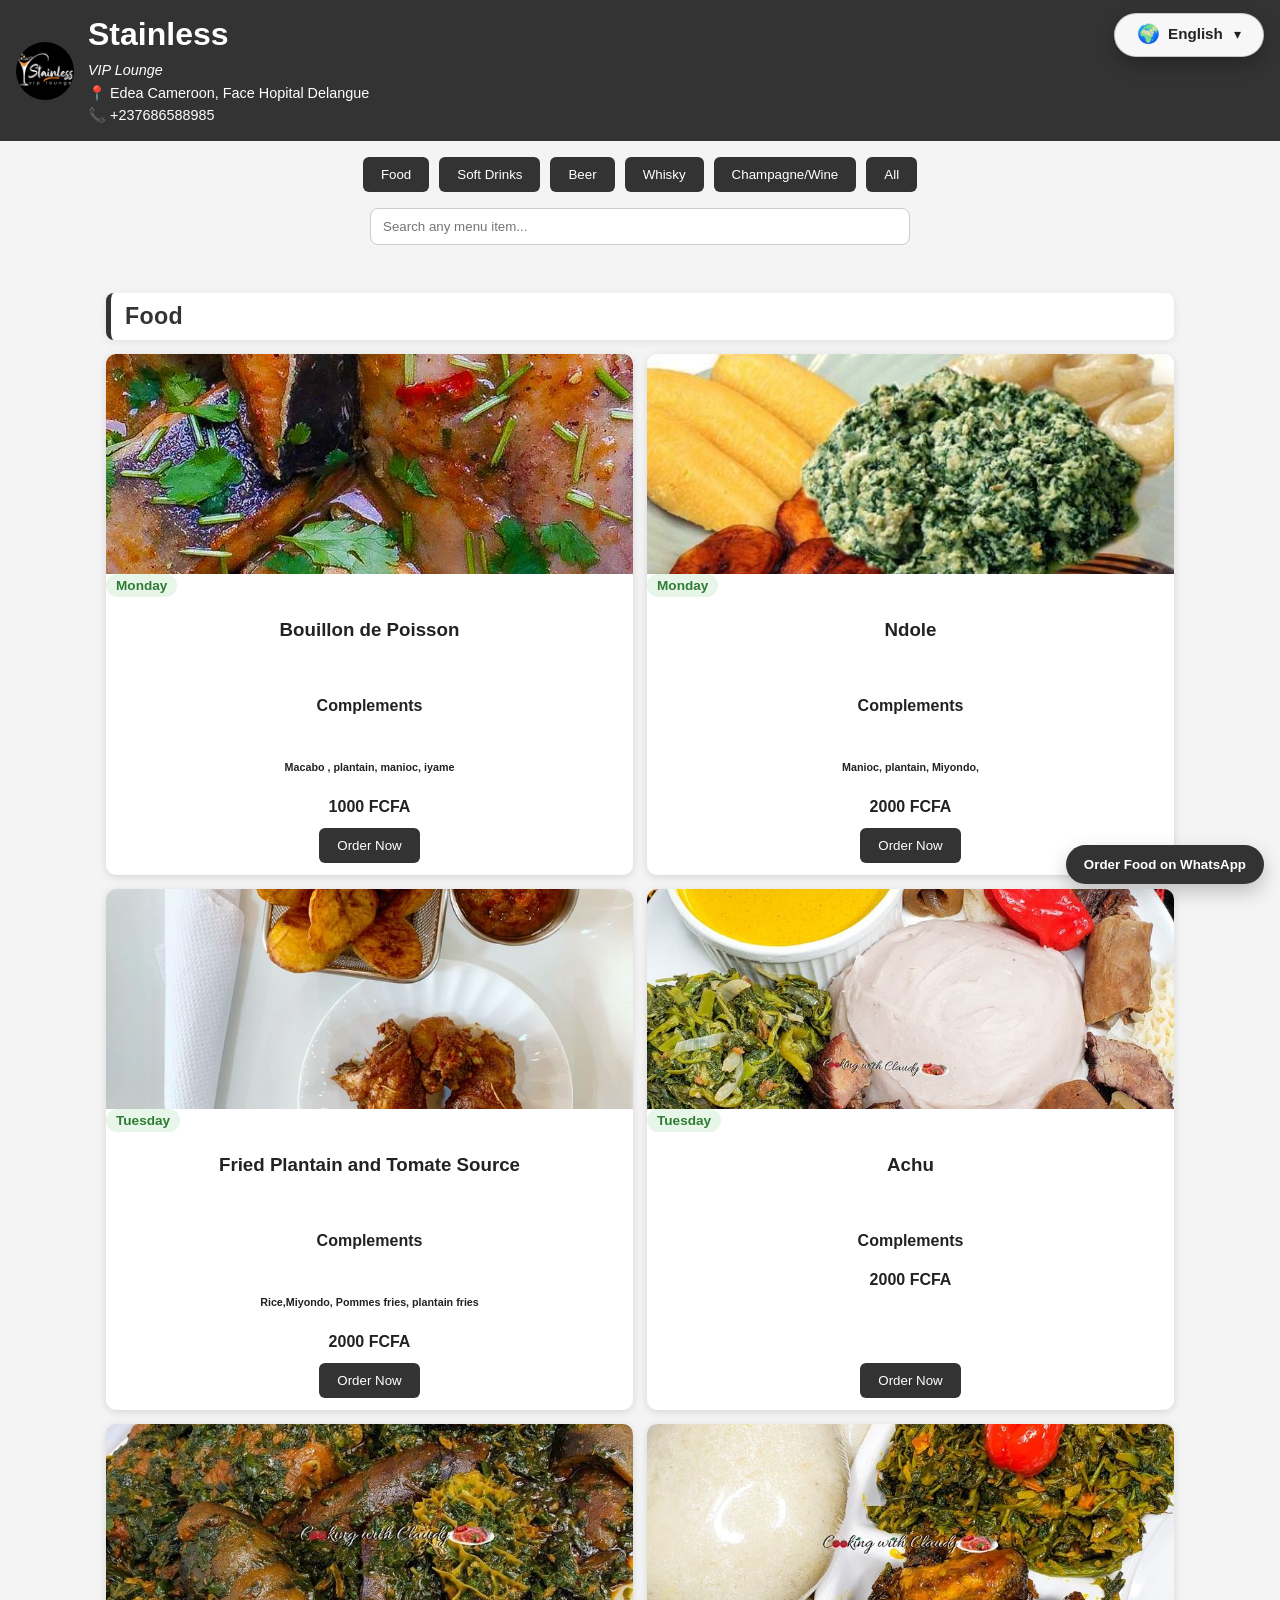
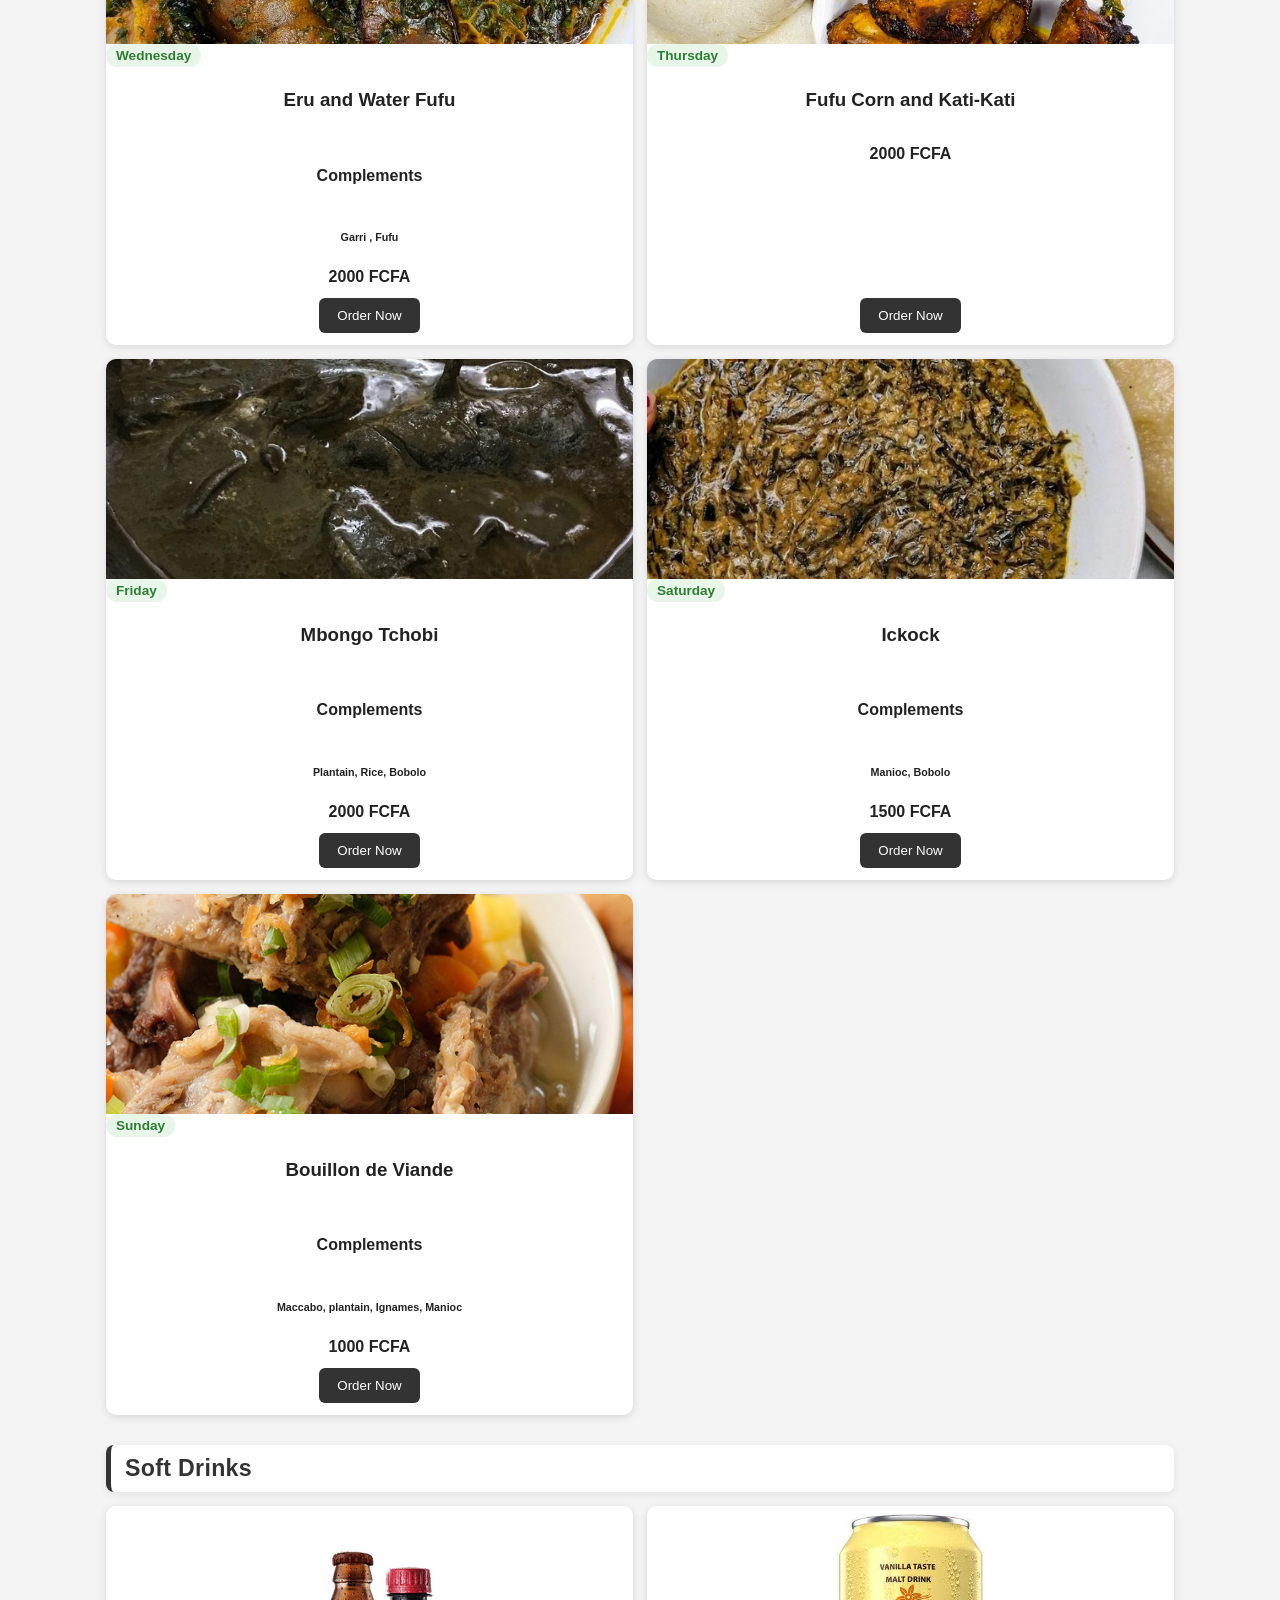
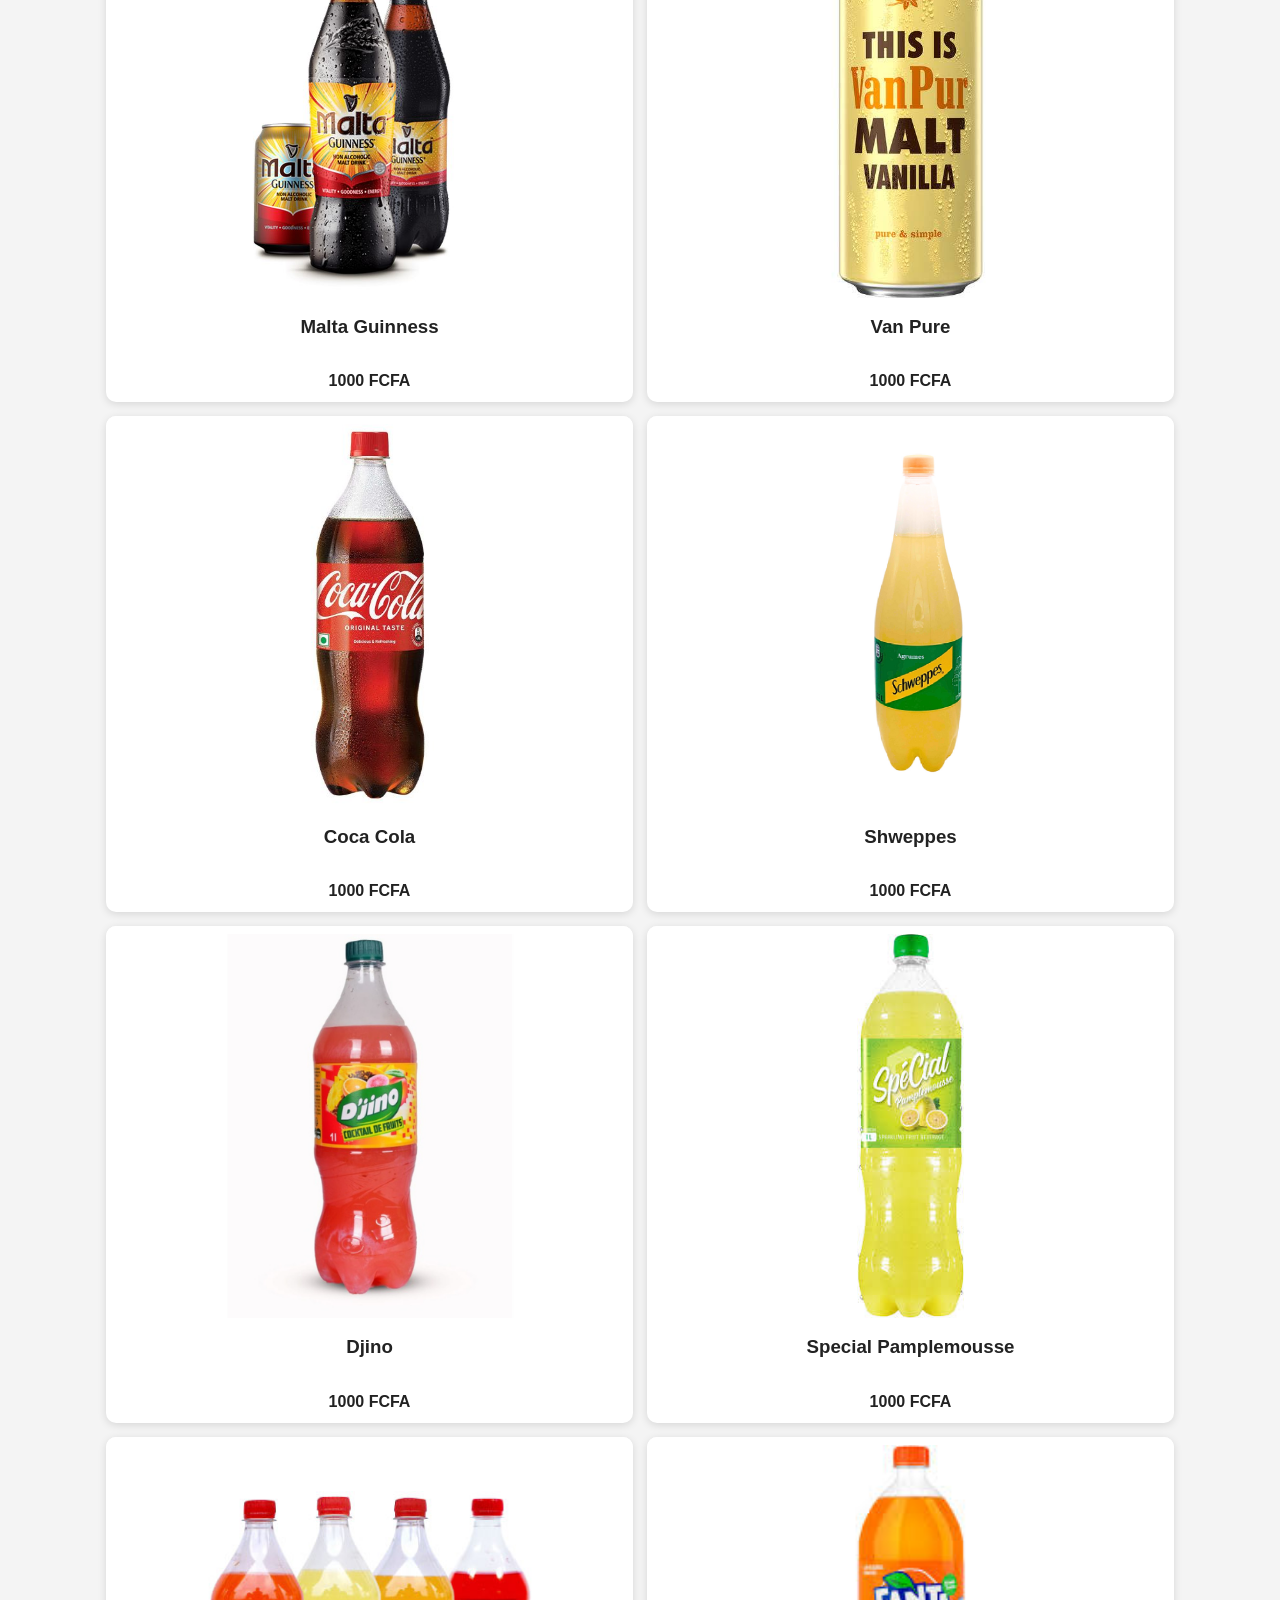
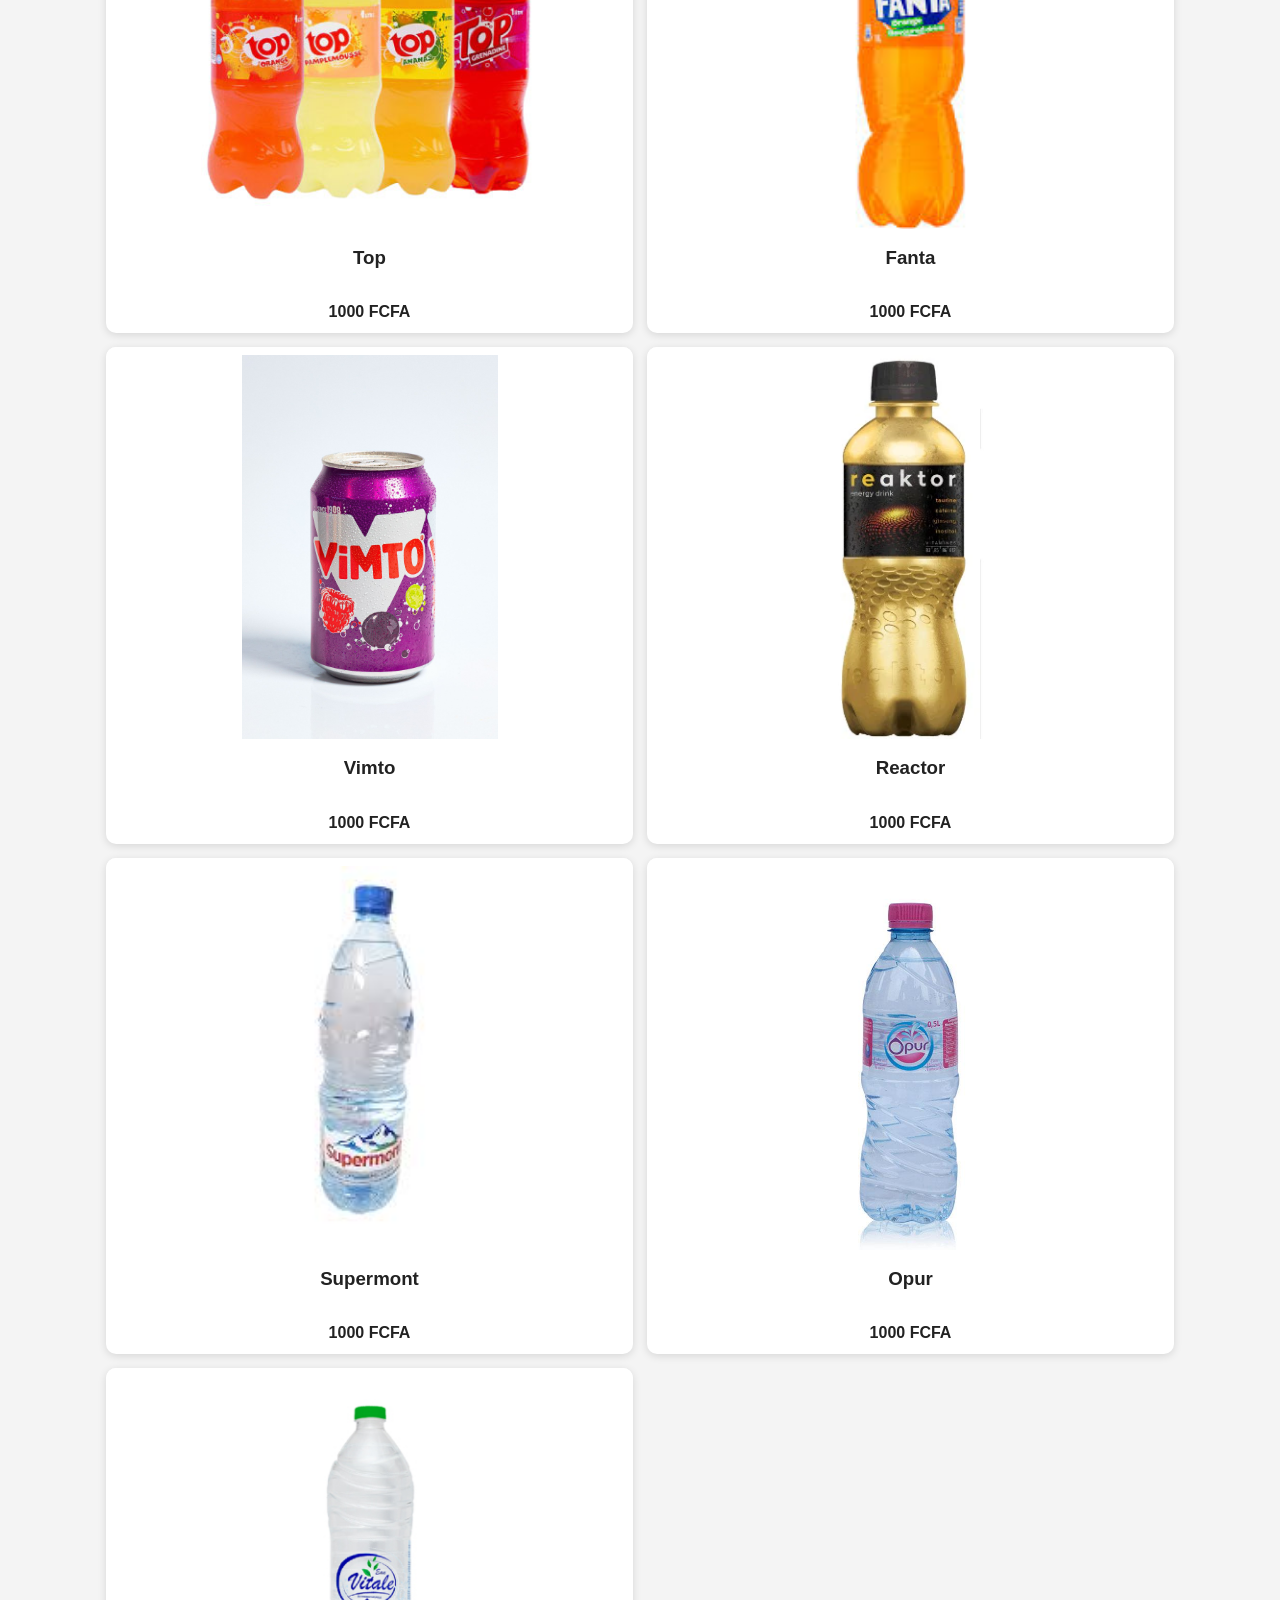
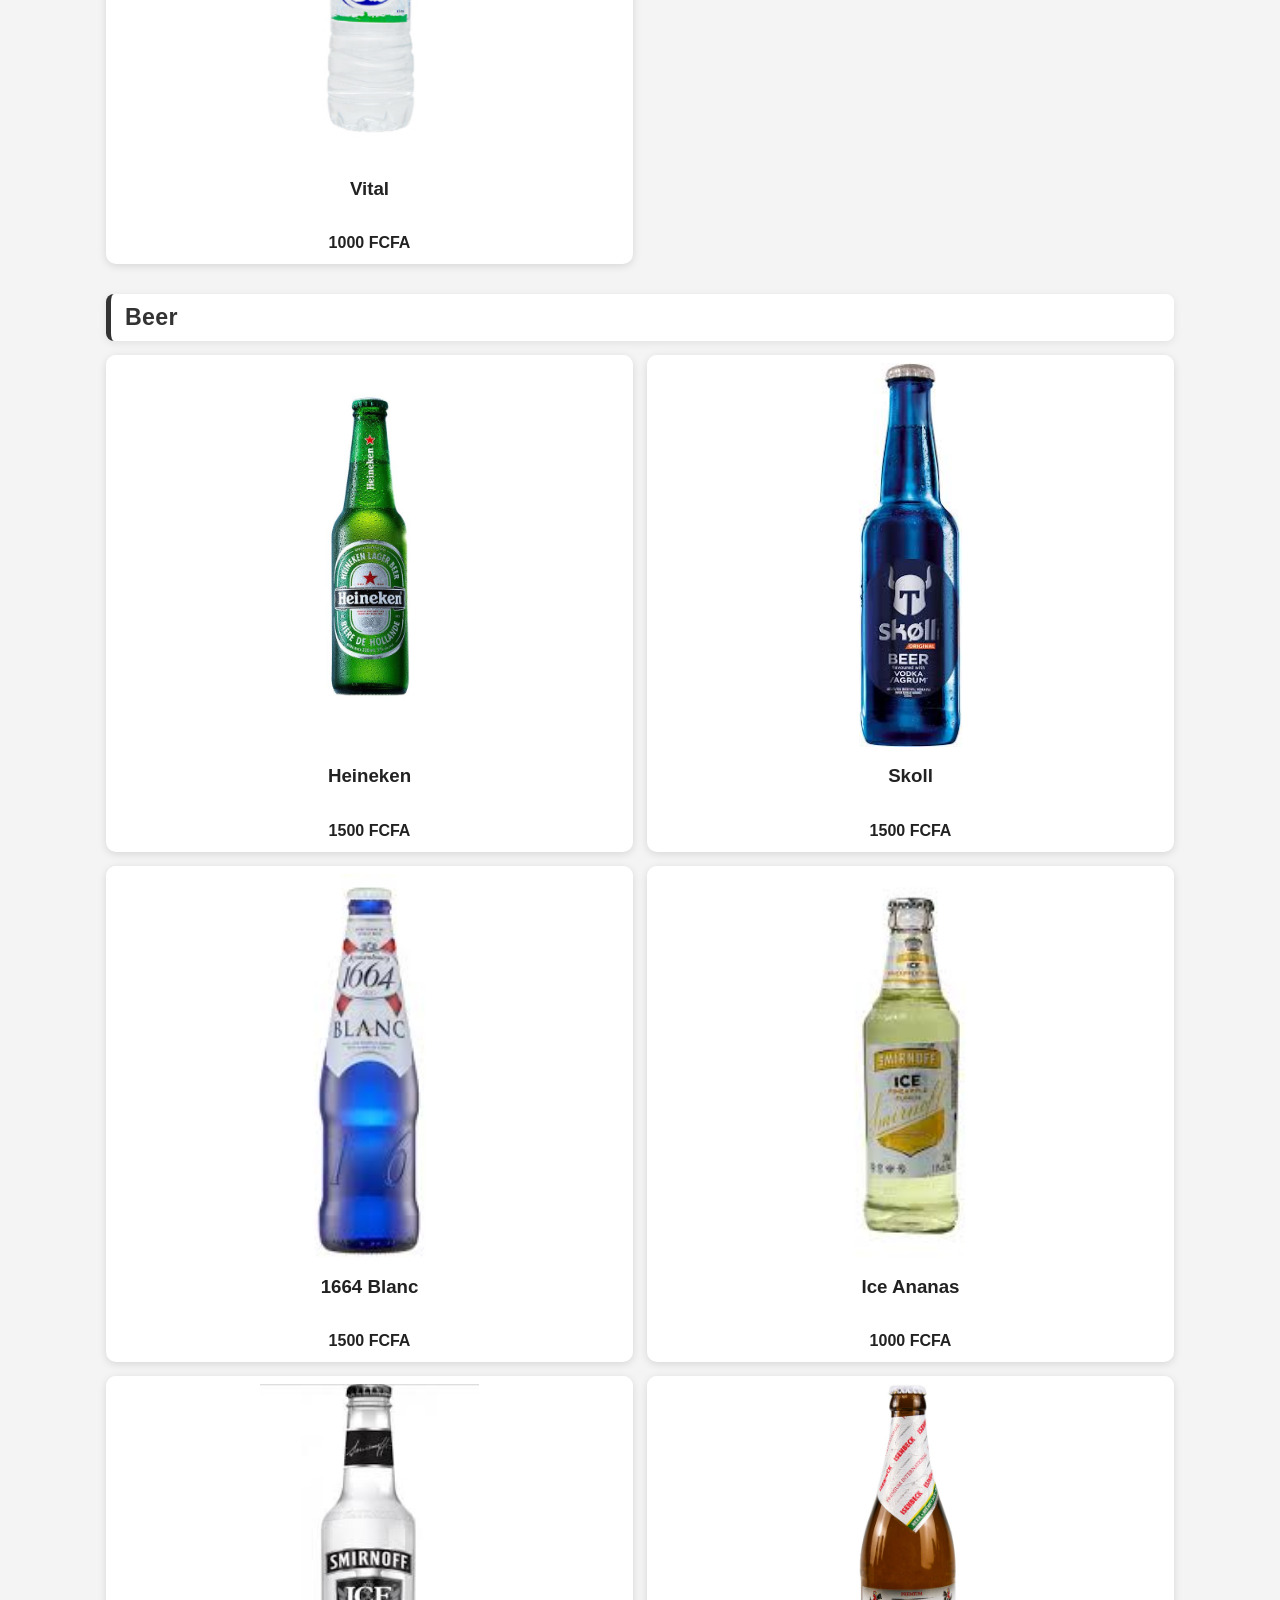
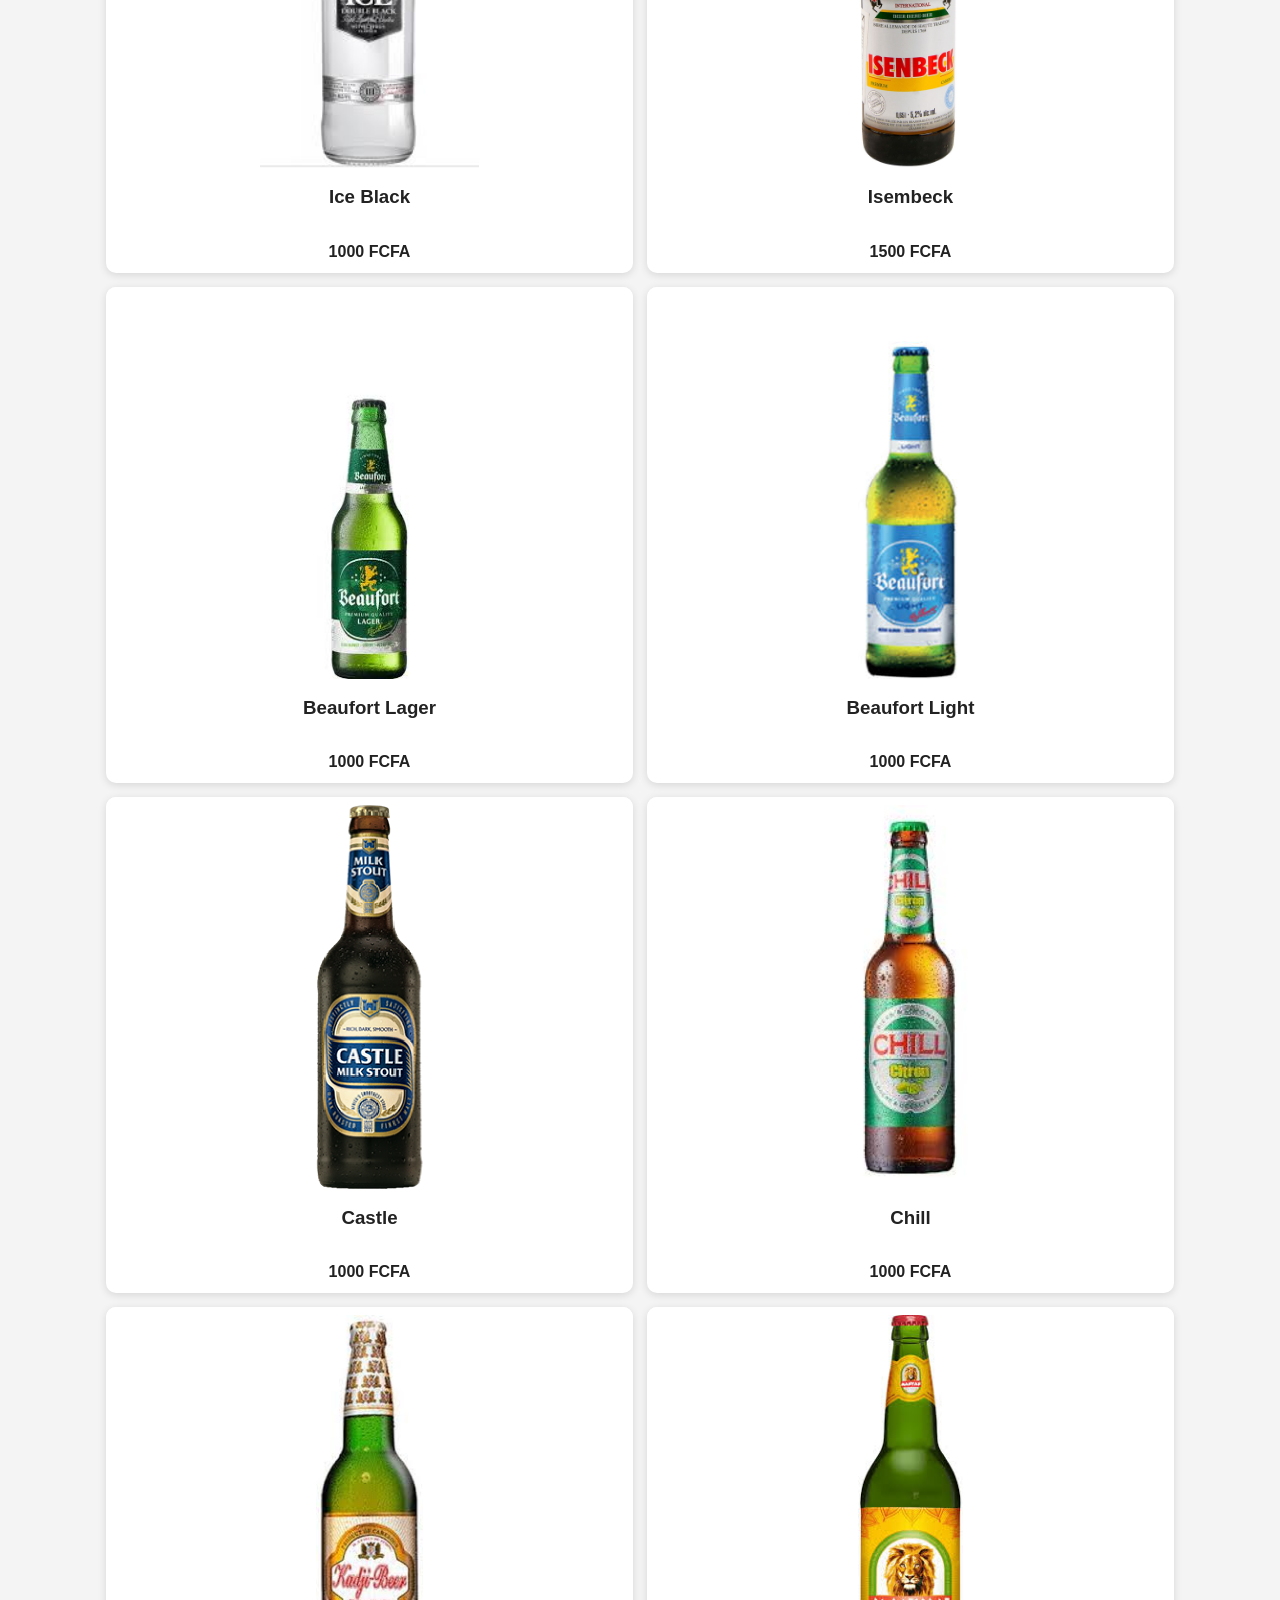
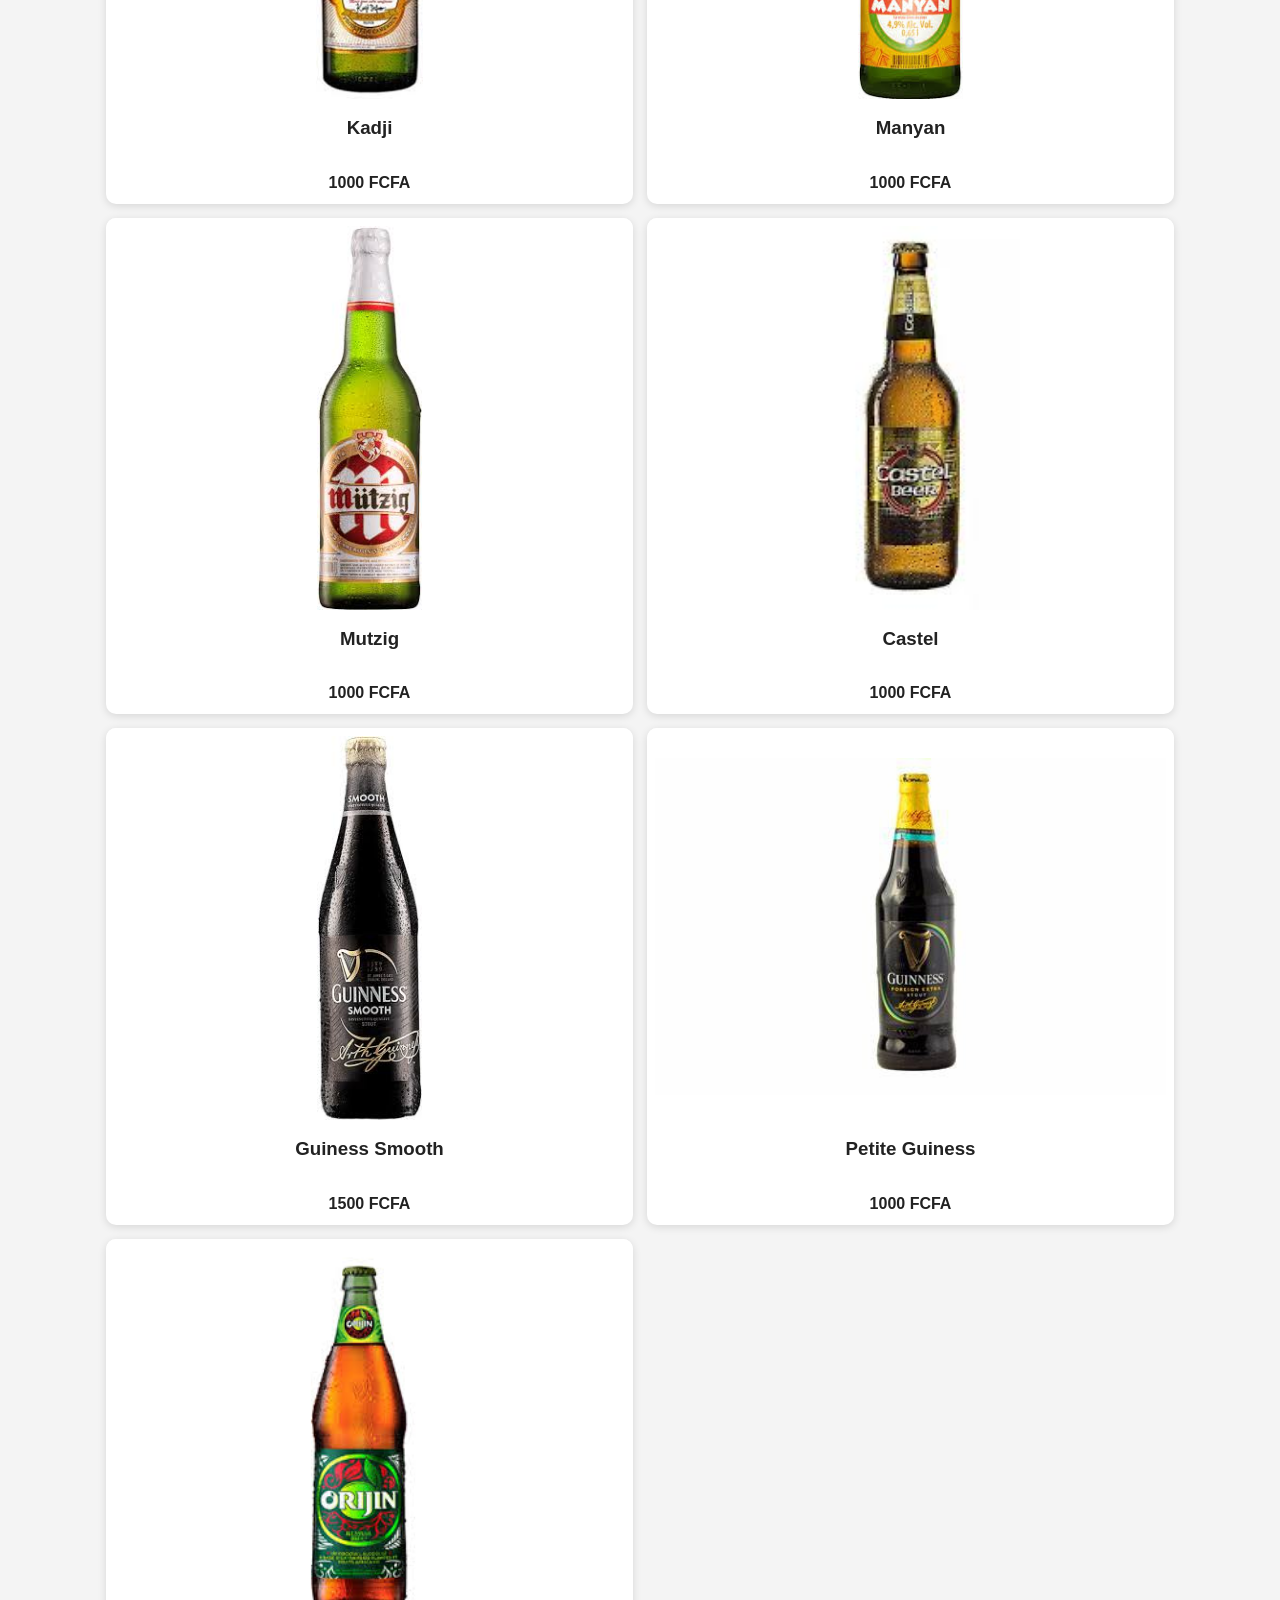
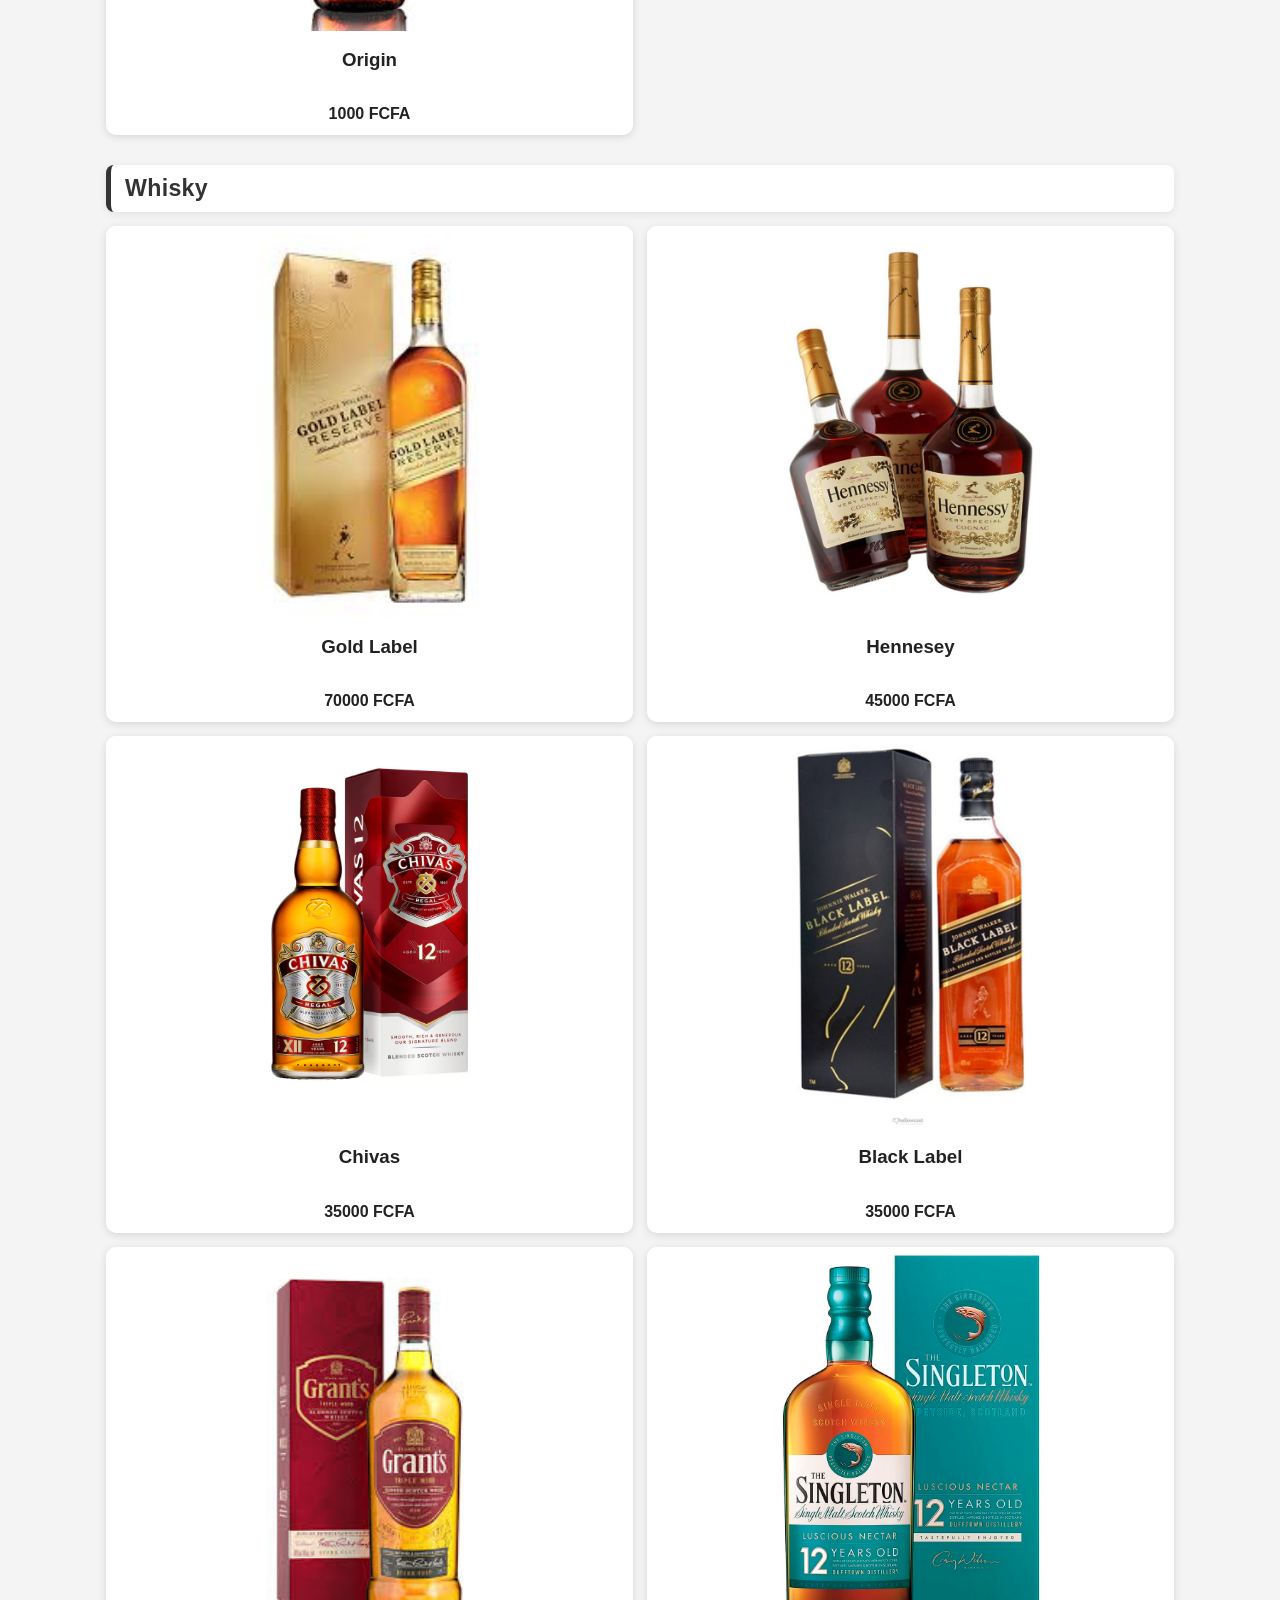
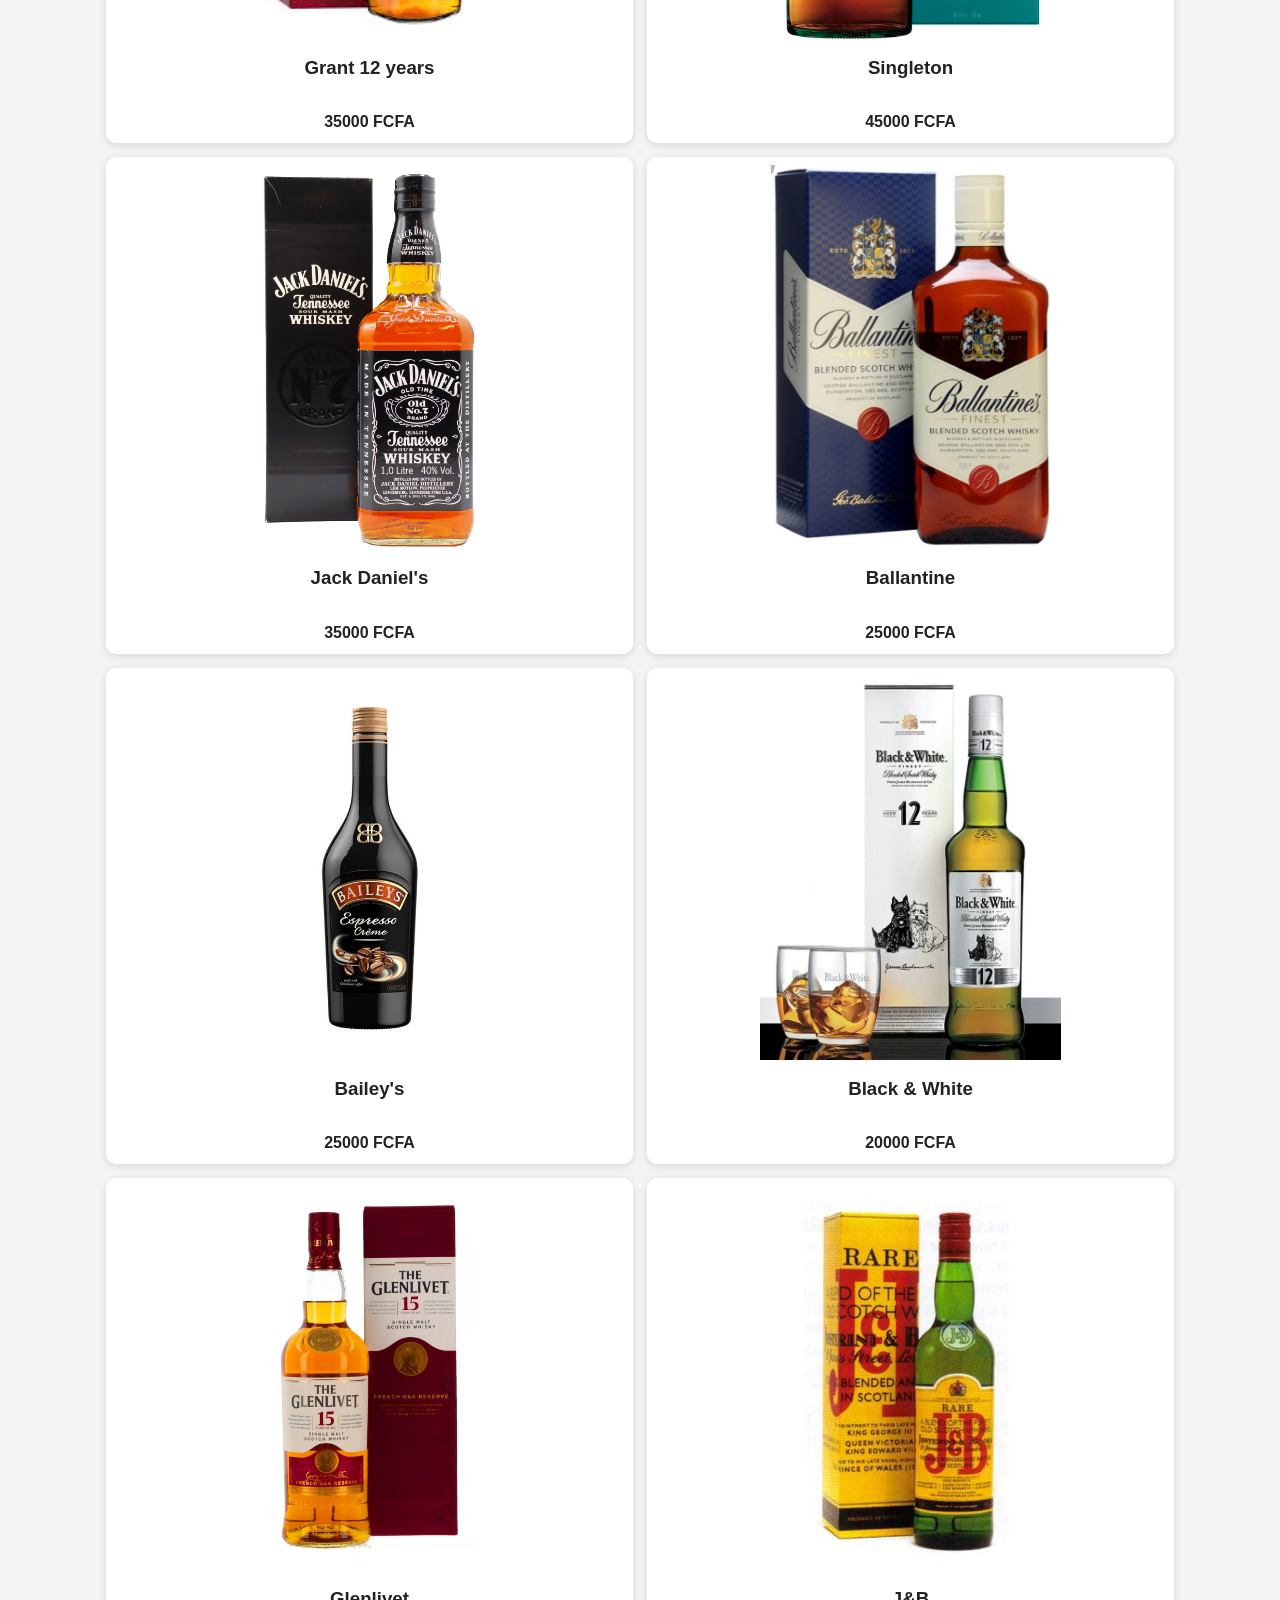
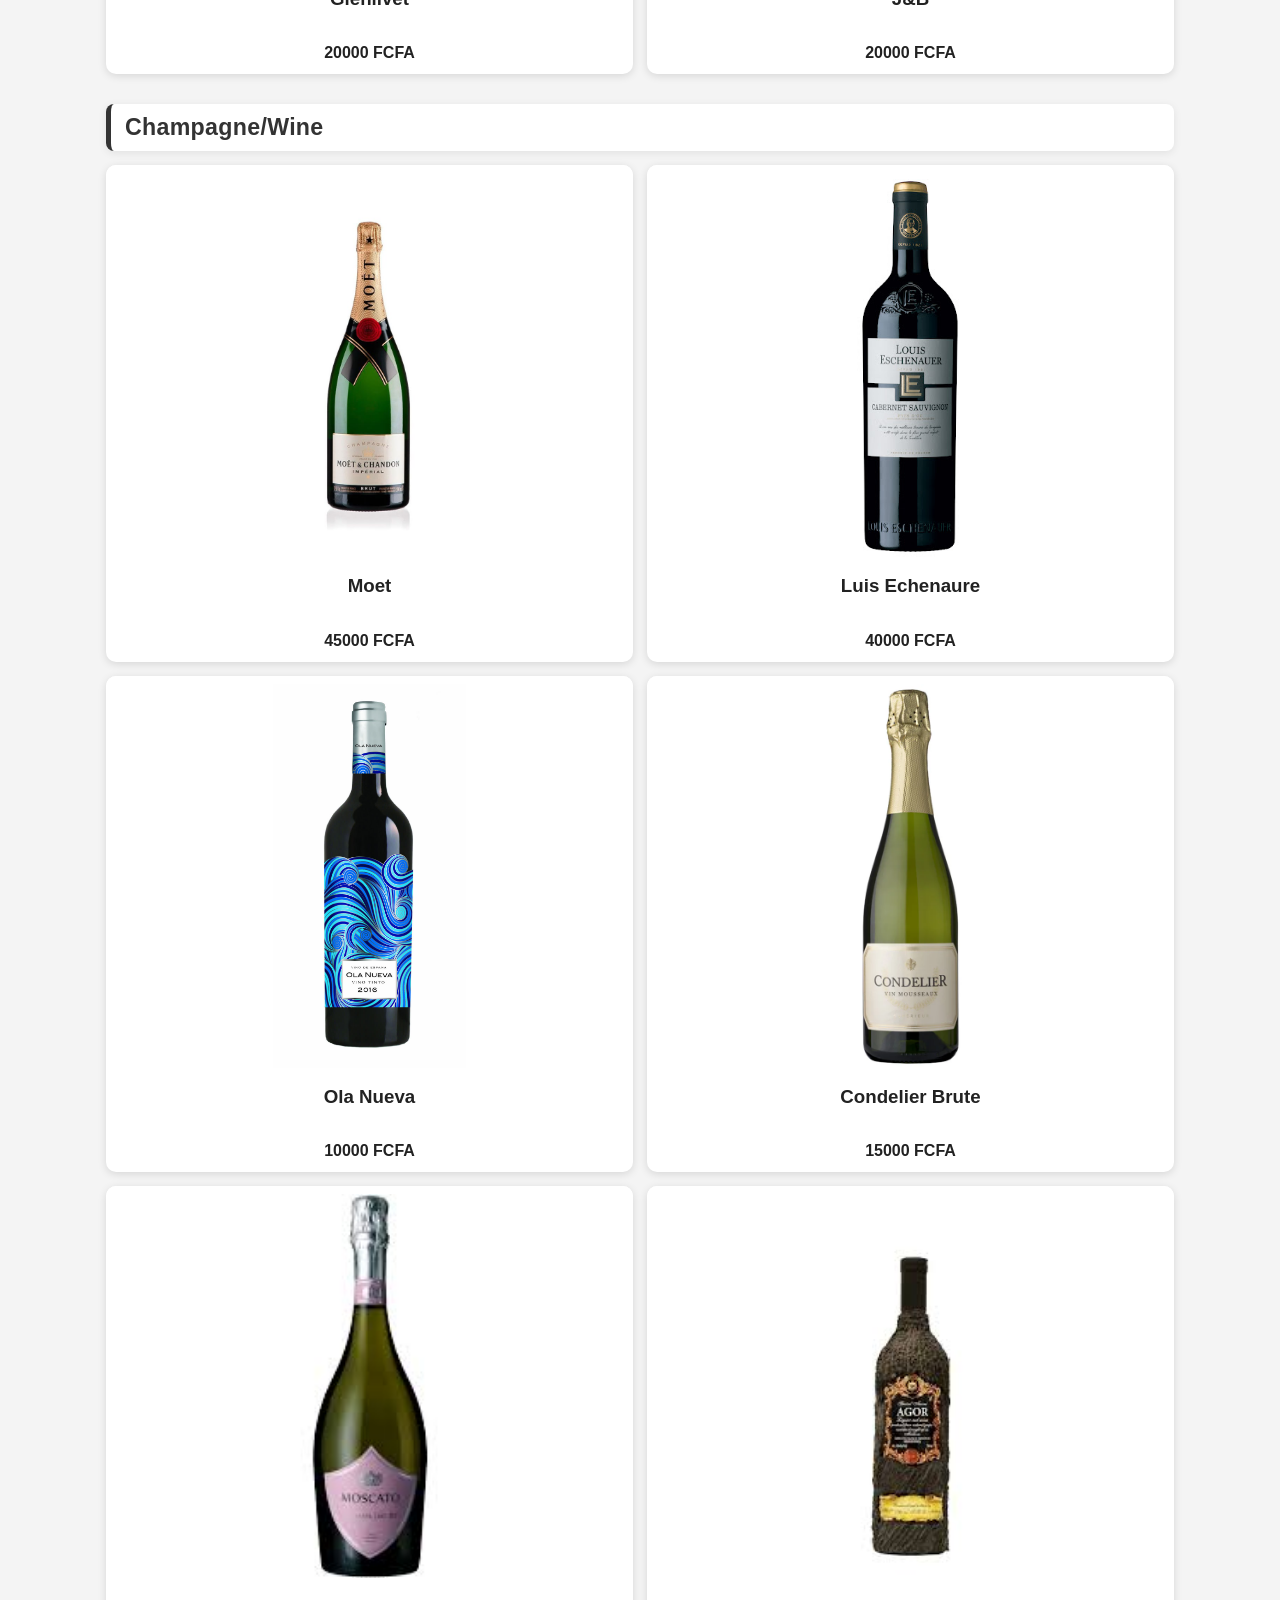
==== commit ea7b411d: "update files" ====
--- a/menu.html
+++ b/menu.html
@@ -12,21 +12,23 @@
         <img src="stainless.png" alt="Stainless logo" class="logo">
         <div class="restaurant-info">
             <!-- Restaurant Main Heading -->
-            <h1>Stainless</h1>
+            <div class="title-row">
+                <h1>Stainless</h1>
+                <div class="language-toggle" id="language-toggle">
+                    <button type="button" class="language-trigger" id="language-trigger" aria-label="Change language" aria-expanded="false" aria-controls="language-menu">
+                        <span class="language-globe" aria-hidden="true">🌍</span>
+                        <span class="language-current" id="language-current-label">English</span>
+                        <span class="language-caret" aria-hidden="true">▾</span>
+                    </button>
+                    <div class="language-menu" id="language-menu" hidden>
+                        <a href="#" class="lang-option active" data-lang="en">English</a>
+                        <a href="#" class="lang-option" data-lang="fr">Francais</a>
+                    </div>
+                </div>
+            </div>
             <p><em>VIP Lounge</em></p>
             <p data-i18n="menu.location">📍 Edea Cameroon, Face Hopital Delangue</p>
             <p data-i18n="menu.phone">📞 +237686588985</p>
-        </div>
-        <div class="language-toggle" id="language-toggle">
-            <button type="button" class="language-trigger" id="language-trigger" aria-label="Change language" aria-expanded="false" aria-controls="language-menu">
-                <span class="language-globe" aria-hidden="true">🌍</span>
-                <span class="language-current" id="language-current-label">English</span>
-                <span class="language-caret" aria-hidden="true">▾</span>
-            </button>
-            <div class="language-menu" id="language-menu" hidden>
-                <a href="#" class="lang-option active" data-lang="en">English</a>
-                <a href="#" class="lang-option" data-lang="fr">Francais</a>
-            </div>
         </div>
     </header>
 
--- a/translations.css
+++ b/translations.css
@@ -83,14 +83,30 @@
 
 .menu-page .header {
     position: relative;
-    padding-right: 180px;
+}
+
+.menu-page .restaurant-info {
+    flex: 1;
+    min-width: 0;
+}
+
+.menu-page .title-row {
+    display: flex;
+    width: 100%;
+    align-items: center;
+    justify-content: space-between;
+    gap: 10px;
+}
+
+.menu-page .title-row h1 {
+    margin: 4px 0;
 }
 
 .menu-page .language-toggle {
-    position: absolute;
-    top: 12px;
-    right: 16px;
-    z-index: 10;
+    position: static;
+    z-index: 1;
+    margin: 0;
+    margin-left: auto;
 }
 
 .menu-page .language-menu {
@@ -117,9 +133,50 @@
         flex-wrap: wrap;
     }
 
+    .menu-page .title-row {
+        align-items: flex-start;
+        flex-wrap: wrap;
+    }
+
     .menu-page .language-toggle {
-        position: static;
-        margin-left: auto;
-        margin-top: 8px;
+        margin: 2px 0 6px;
     }
 }
+
+@media (max-width: 480px) {
+    .language-toggle {
+        top: 10px;
+        right: 10px;
+    }
+
+    .language-trigger {
+        min-width: 118px;
+        height: 36px;
+        padding: 0 10px;
+        gap: 6px;
+        font-size: 0.82rem;
+    }
+
+    .language-globe {
+        font-size: 0.95rem;
+    }
+
+    .language-current {
+        min-width: 45px;
+    }
+
+    .language-caret {
+        font-size: 0.75rem;
+    }
+
+    .language-menu {
+        top: 44px;
+        width: 118px;
+        padding: 4px;
+    }
+
+    .lang-option {
+        padding: 6px 8px;
+        font-size: 0.82rem;
+    }
+}
